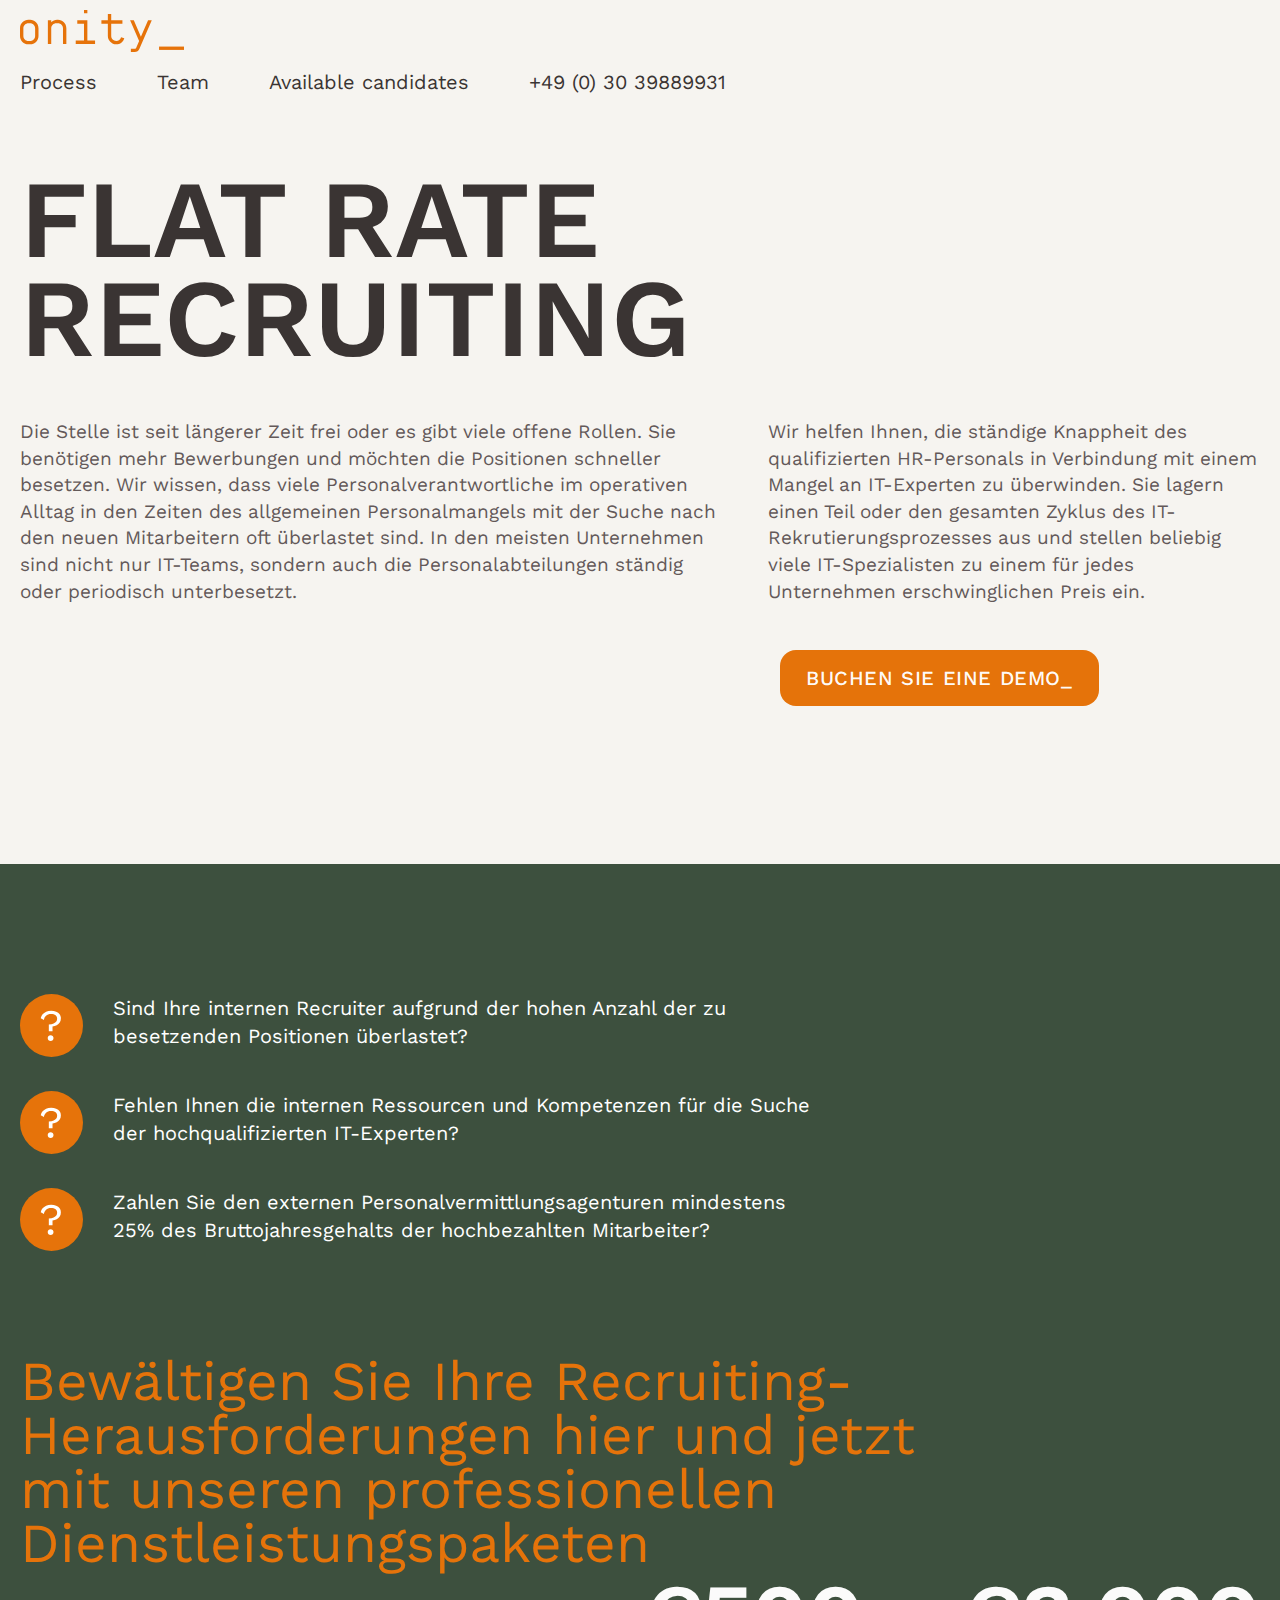
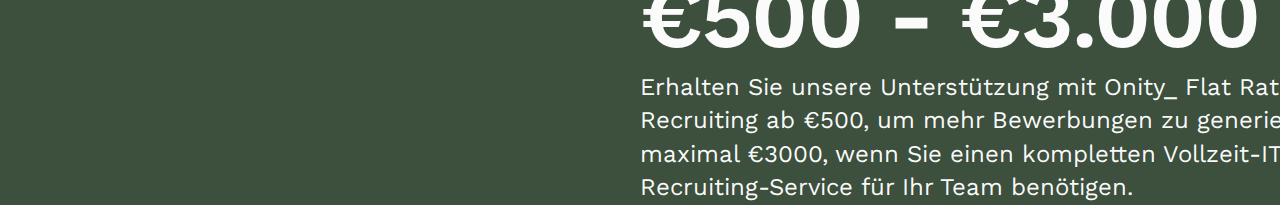
==== index.html @ 563d44bd "first and second section" ====
<!doctype html>
<html lang="en">
<head>
    <meta charset="UTF-8">
    <meta name="viewport"
          content="width=device-width, user-scalable=no, initial-scale=1.0, maximum-scale=1.0, minimum-scale=1.0">
    <meta http-equiv="X-UA-Compatible" content="ie=edge">
    <title>Onity</title>
    <link rel="stylesheet" href="styles.css">
    <link href="https://cdn.jsdelivr.net/npm/bootstrap@5.0.2/dist/css/bootstrap.min.css" rel="stylesheet"
          integrity="sha384-EVSTQN3/azprG1Anm3QDgpJLIm9Nao0Yz1ztcQTwFspd3yD65VohhpuuCOmLASjC" crossorigin="anonymous">
</head>
<body>
<div class="fs-bck-color">
    <div class="outer-container">
        <div class="header row">
            <div class="header__logo col-2">
                <div class="header__logo__image">
                    <img src="images/header/onity-logo.svg" alt="">
                </div>
            </div>

            <div class="header__navs col-7 offset-3">
                <div class="header__navs__item">Process</div>
                <div class="header__navs__item">Team</div>
                <div class="header__navs__item">Available candidates</div>
                <div class="header__navs__item">+49 (0) 30 39889931</div>
            </div>

        </div>
        <div class="first-section">
            <div class="first-section__title">FLAT RATE <br>
                RECRUITING
            </div>

            <div class="first-section__subtitles">
                <div class="first-section__subtitles__first">Die Stelle ist seit längerer Zeit frei oder es gibt viele
                    offene Rollen. Sie benötigen mehr Bewerbungen und möchten die Positionen schneller besetzen. Wir
                    wissen, dass viele Personalverantwortliche im operativen Alltag in den Zeiten des allgemeinen
                    Personalmangels mit der Suche nach den neuen Mitarbeitern oft überlastet sind. In den meisten
                    Unternehmen sind nicht nur IT-Teams, sondern auch die Personalabteilungen ständig oder periodisch
                    unterbesetzt.
                </div>
                <div class="first-section__subtitles__second">Wir helfen Ihnen, die ständige Knappheit des
                    qualifizierten HR-Personals in Verbindung mit einem Mangel an IT-Experten zu überwinden. Sie lagern
                    einen Teil oder den gesamten Zyklus des IT-Rekrutierungsprozesses aus und stellen beliebig viele
                    IT-Spezialisten zu einem für jedes Unternehmen erschwinglichen Preis ein.
                </div>
            </div>
            <button class="first-section__button">BUCHEN SIE EINE DEMO_</button>

        </div>

    </div>
</div>
<div class="ss-bck-color">
    <div class="outer-container">
        <div class="second-section">
            <div class="second-section__questions">
                <div class="second-section__questions-item">
                    <div class="second-section__questions-item__image">
                        <img src="images/main/question-logo.svg" alt="">
                    </div>
                    <div class="second-section__questions-item__text">Sind Ihre internen Recruiter aufgrund der hohen
                        Anzahl der zu besetzenden Positionen überlastet?
                    </div>
                </div>

                <div class="second-section__questions-item">
                    <div class="second-section__questions-item__image">
                        <img src="images/main/question-logo.svg" alt="">
                    </div>
                    <div class="second-section__questions-item__text">Fehlen Ihnen die internen Ressourcen und
                        Kompetenzen für die Suche der hochqualifizierten IT-Experten?
                    </div>
                </div>

                <div class="second-section__questions-item">
                    <div class="second-section__questions-item__image">
                        <img src="images/main/question-logo.svg" alt="">
                    </div>
                    <div class="second-section__questions-item__text">Zahlen Sie den externen
                        Personalvermittlungsagenturen mindestens 25% des Bruttojahresgehalts der hochbezahlten
                        Mitarbeiter?
                    </div>
                </div>
            </div>
            <div class="second-section__title">Bewältigen Sie Ihre Recruiting-Herausforderungen hier und jetzt mit
                unseren professionellen Dienstleistungspaketen
            </div>
            <div class="second-section__price">
                <div class="second-section__price-title">€500 - €3.000</div>
                <div class="second-section__price-text">Erhalten Sie unsere Unterstützung mit Onity_ Flat Rate
                    Recruiting ab €500, um mehr Bewerbungen zu generieren, bis maximal €3000, wenn Sie einen kompletten
                    Vollzeit-IT-Recruiting-Service für Ihr Team benötigen.
                </div>
            </div>

        </div>
    </div>
</div>
</body>
</html>
---- styles.css ----
@import url("https://fonts.googleapis.com/css2?family=Noto+Sans:ital,wght@0,400;0,500;0,600;0,700;0,800;0,900;1,400;1,500;1,600;1,700;1,800;1,900&family=Work+Sans:ital,wght@0,400;0,500;0,600;0,700;0,800;0,900;1,400;1,500;1,600;1,700;1,800;1,900&display=swap");
* {
    padding: 0;
    margin: 0;
    box-sizing: border-box;
}

:root {
    --onity_bg: #F6F4F0;
    --Header-white-mode: #3A3433;
}

.fs-bck-color {
    height: 864px;
    background: var(--onity_bg);
}

.ss-bck-color {
    background: var(--onity_green, #3D503E);
}

.outer-container {
    max-width: 1240px;
    margin: auto;
}

.image-auto {
    width: 100%;
    height: auto;
}

.header {
    height: 46px;
    margin-bottom: 124px;
}
.header__logo {
    padding-top: 10px;
}
.header__logo__image img {
    width: 164px;
    height: 42px;
}
.header__navs {
    padding-top: 14px;
    color: var(--Header-white-mode, #3A3433);
    font-variant-numeric: ordinal;
    font-family: "Work Sans";
    font-size: 20px;
    font-style: normal;
    font-weight: 400;
    line-height: normal;
    display: flex;
    gap: 60px;
}

.first-section__title {
    height: 206px;
    margin-bottom: 43px;
    color: var(--Header-white-mode);
    font-variant-numeric: ordinal;
    font-family: "Work Sans";
    font-size: 110px;
    font-style: normal;
    font-weight: 600;
    line-height: 90%;
    text-transform: uppercase;
}
.first-section__subtitles {
    display: flex;
    margin-bottom: 45px;
}
.first-section__subtitles__first {
    margin-right: 40px;
    color: var(--Text-white-mode, #635959);
    font-variant-numeric: ordinal;
    font-family: "Work Sans";
    font-size: 19px;
    font-style: normal;
    font-weight: 400;
    line-height: 140%;
}
.first-section__subtitles__second {
    color: var(--Text-white-mode, #635959);
    font-variant-numeric: ordinal;
    text-align: left;
    font-family: "Work Sans";
    font-size: 19px;
    font-style: normal;
    font-weight: 400;
    line-height: 140%;
}
.first-section__button {
    margin-left: 760px;
    outline: none;
    border: none;
    color: var(--Text-dark-mode, rgba(255, 255, 255, 0.98));
    font-variant-numeric: ordinal;
    font-family: "Work Sans";
    font-size: 20px;
    font-style: normal;
    font-weight: 500;
    line-height: normal;
    letter-spacing: 0.6px;
    text-transform: uppercase;
    display: inline-flex;
    padding: 16px 26px;
    justify-content: center;
    align-items: center;
    gap: 10px;
    border-radius: 16px;
    background: var(--onity_orange, #E5730A);
}

.second-section__questions {
    margin-bottom: 100px;
    padding-top: 130px;
}
.second-section__questions-item {
    display: flex;
    gap: 30px;
    margin-bottom: 30px;
}
.second-section__questions-item__text {
    width: 700px;
    color: #FFF;
    font-variant-numeric: ordinal;
    font-family: "Work Sans";
    font-size: 20px;
    font-style: normal;
    font-weight: 400;
    line-height: 140%; /* 33.6px */
}
.second-section__title {
    width: 1000px;
    color: var(--onity_orange, #E5730A);
    font-variant-numeric: ordinal;
    font-family: "Work Sans";
    font-size: 55px;
    font-style: normal;
    font-weight: 400;
    line-height: 98%;
}
.second-section__price {
    margin-left: 620px;
    width: 760px;
}
.second-section__price-title {
    margin-bottom: 10px;
    color: var(--Text-dark-mode, rgba(255, 255, 255, 0.98));
    font-variant-numeric: ordinal;
    font-feature-settings: "dlig" on;
    font-family: "Work Sans";
    font-size: 90px;
    font-style: normal;
    font-weight: 600;
    line-height: 100%;
    letter-spacing: -1.8px;
    text-transform: uppercase;
}
.second-section__price-text {
    color: var(--Text-dark-mode, rgba(255, 255, 255, 0.98));
    font-variant-numeric: ordinal;
    font-family: "Work Sans";
    font-size: 24px;
    font-style: normal;
    font-weight: 400;
    line-height: 140%;
}

/*# sourceMappingURL=styles.css.map */
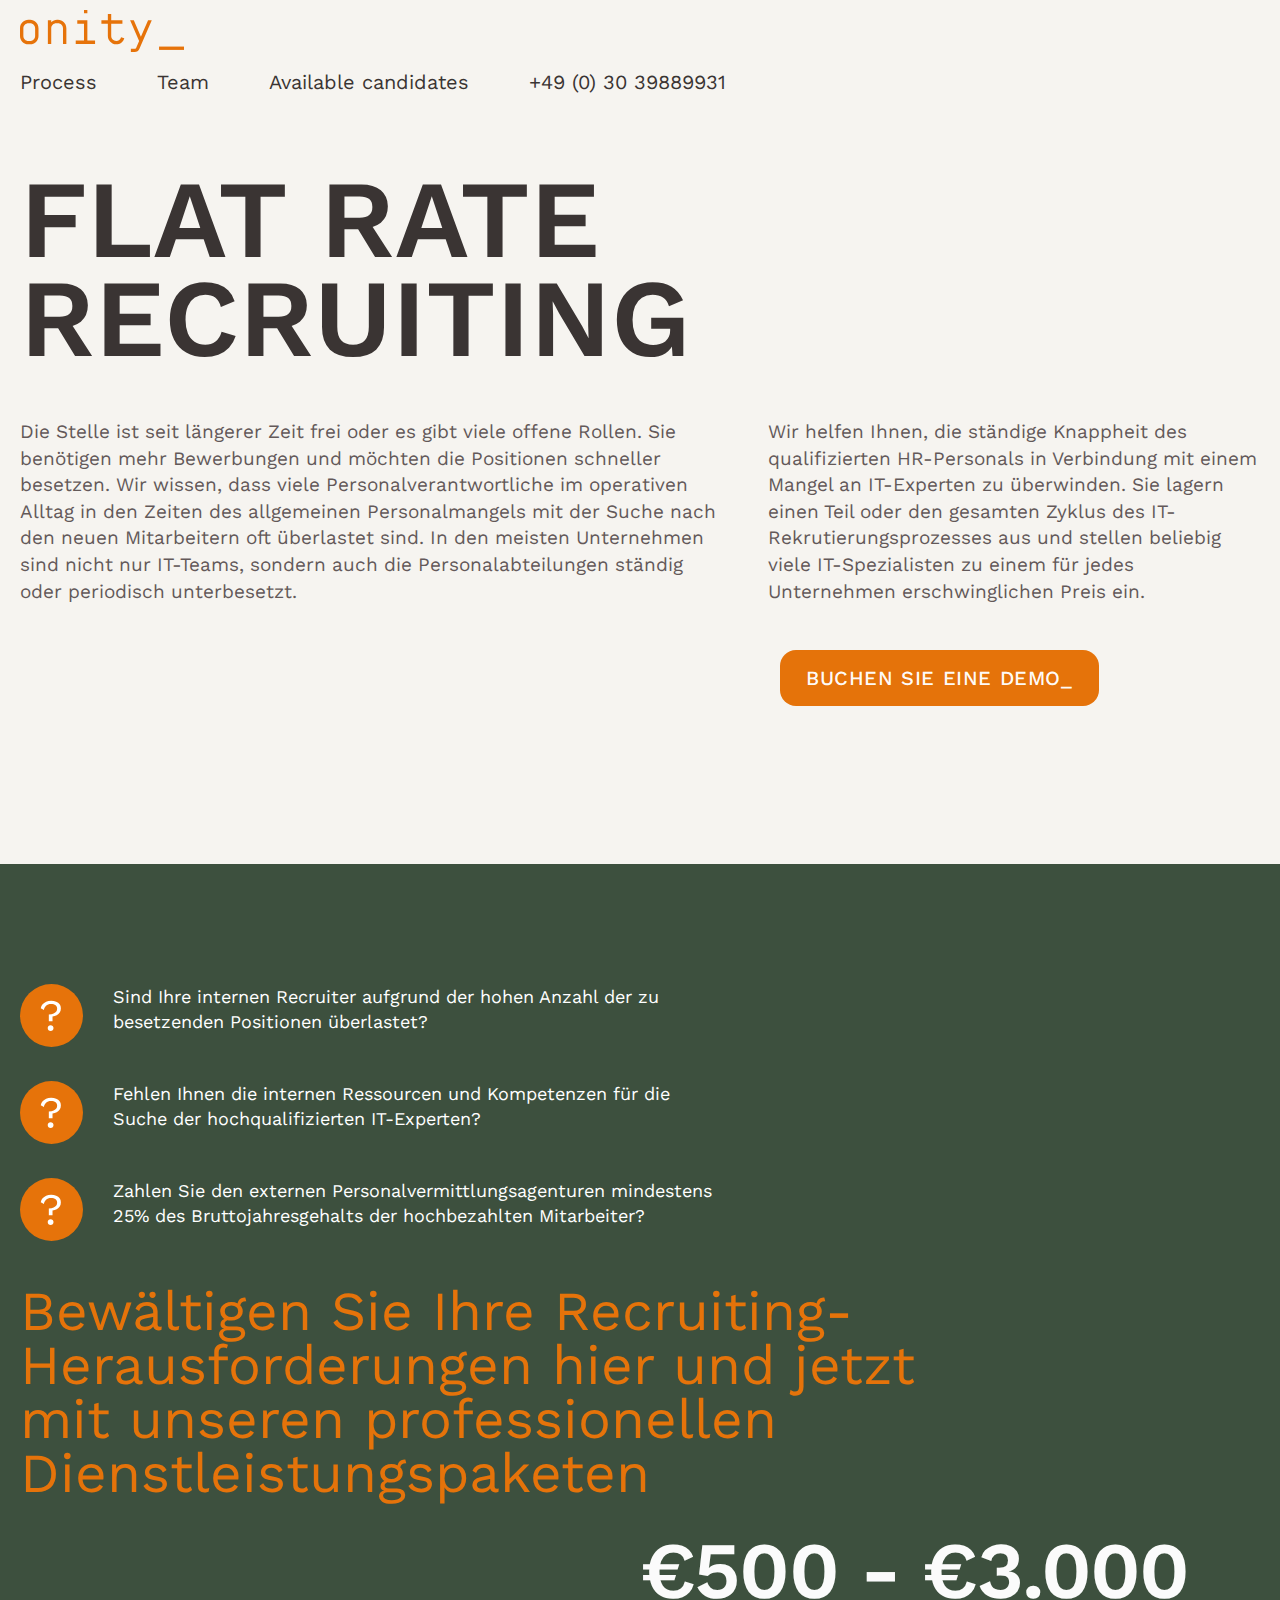
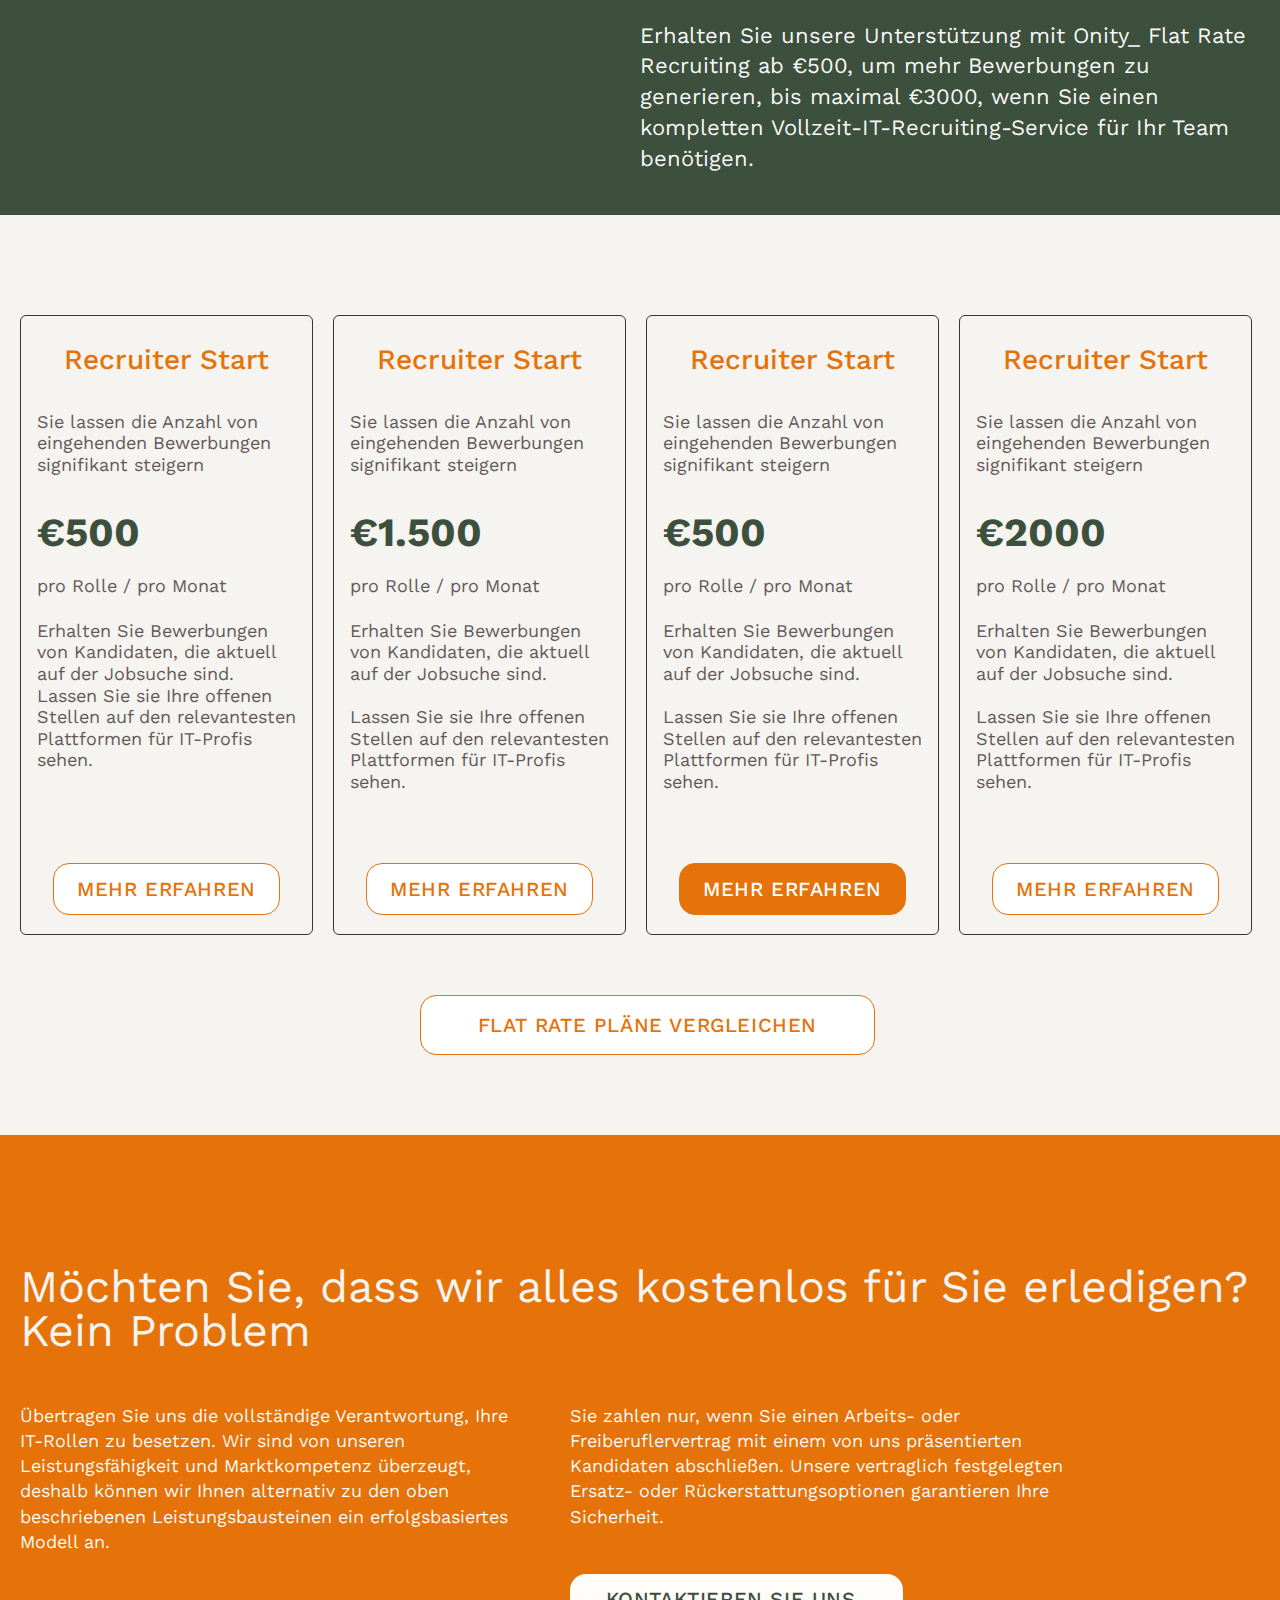
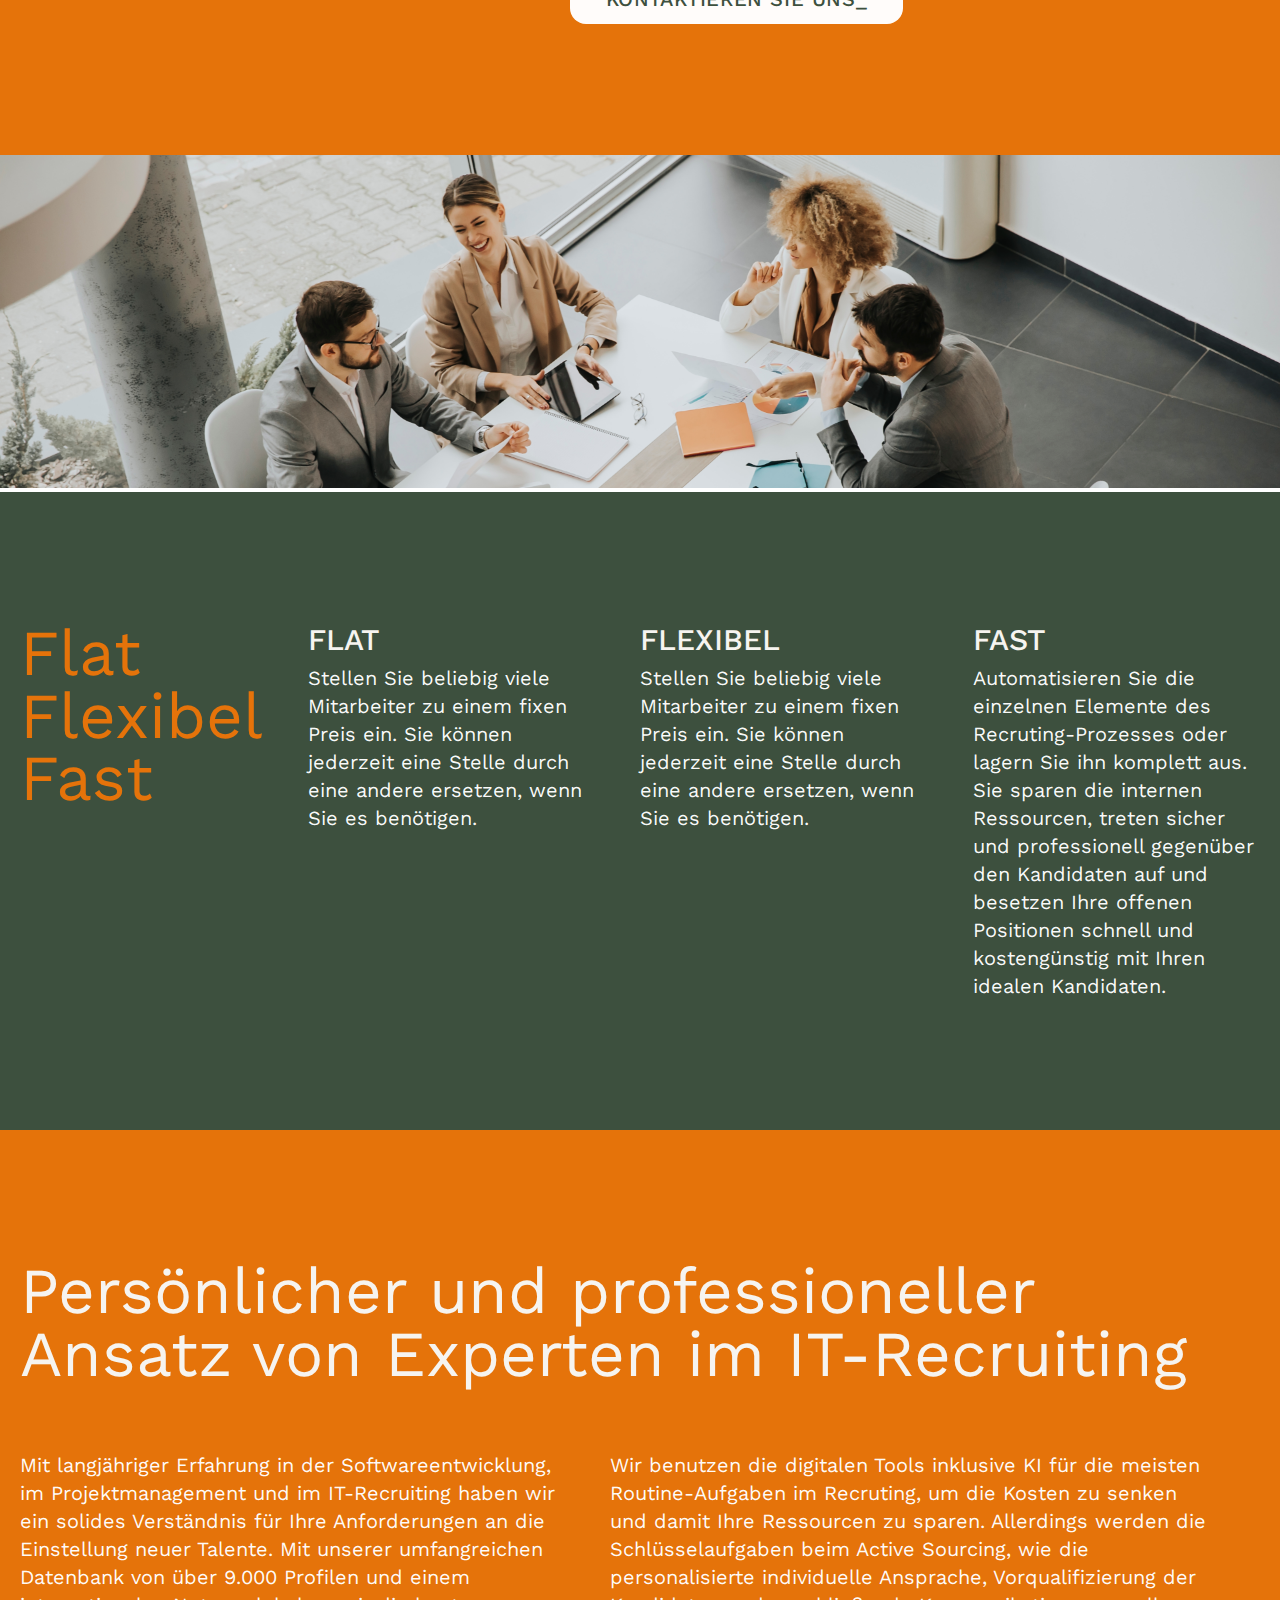
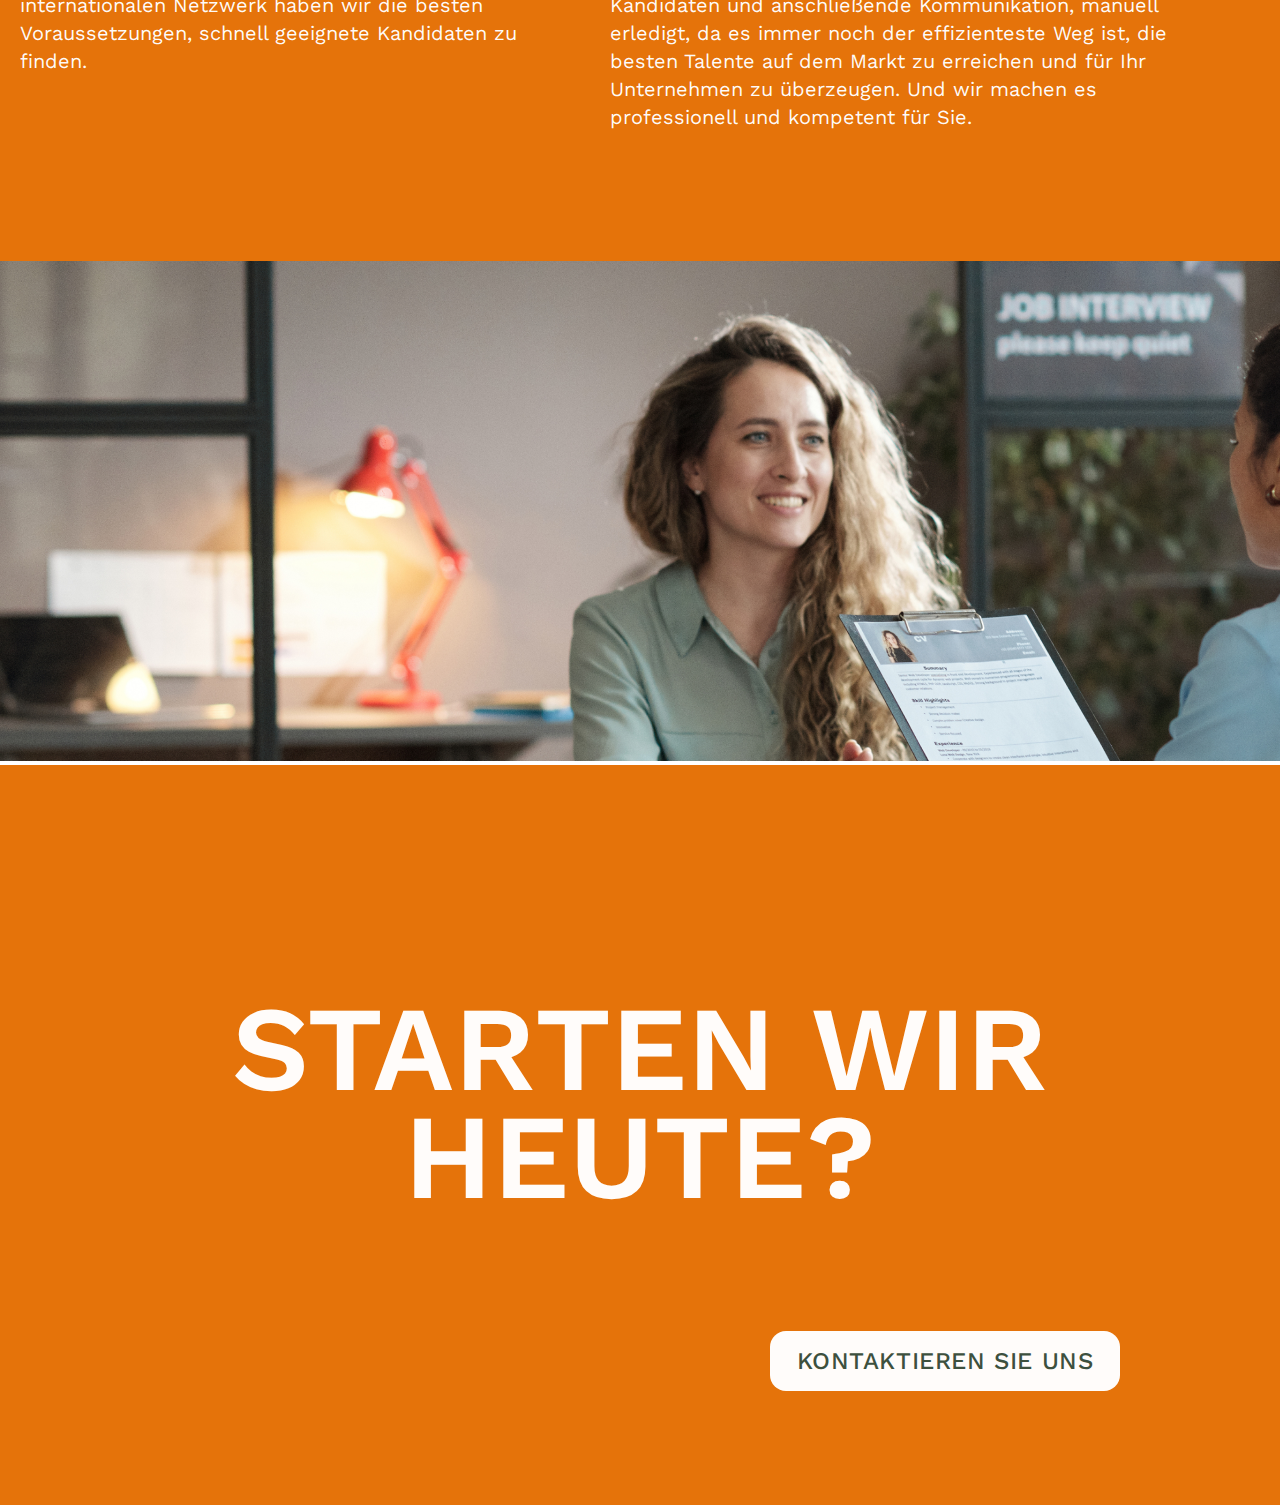
==== commit d0b53c3a: "all" ====
--- a/index.html
+++ b/index.html
@@ -1,12 +1,12 @@
 <!doctype html>
 <html lang="en">
 <head>
+    <link rel="stylesheet" href="styles/styles.css">
     <meta charset="UTF-8">
     <meta name="viewport"
           content="width=device-width, user-scalable=no, initial-scale=1.0, maximum-scale=1.0, minimum-scale=1.0">
     <meta http-equiv="X-UA-Compatible" content="ie=edge">
     <title>Onity</title>
-    <link rel="stylesheet" href="styles.css">
     <link href="https://cdn.jsdelivr.net/npm/bootstrap@5.0.2/dist/css/bootstrap.min.css" rel="stylesheet"
           integrity="sha384-EVSTQN3/azprG1Anm3QDgpJLIm9Nao0Yz1ztcQTwFspd3yD65VohhpuuCOmLASjC" crossorigin="anonymous">
 </head>
@@ -53,6 +53,7 @@
 
     </div>
 </div>
+
 <div class="ss-bck-color">
     <div class="outer-container">
         <div class="second-section">
@@ -99,5 +100,172 @@
         </div>
     </div>
 </div>
+
+<div class="cards-bck-color">
+    <div class="outer-container">
+        <div class="cards-section">
+            <div class="cards-section__cards">
+                <div class="cards-section__cards-item">
+                    <div class="cards-section__cards-item__title">Recruiter Start</div>
+                    <div class="cards-section__cards-item__subtitle">Sie lassen die Anzahl von eingehenden Bewerbungen
+                        signifikant steigern
+                    </div>
+                    <div class="cards-section__cards-item__price">€500</div>
+                    <div class="cards-section__cards-item__price__about">pro Rolle / pro Monat</div>
+                    <div class="cards-section__cards-item__info">Erhalten Sie Bewerbungen von Kandidaten, die aktuell
+                        auf der Jobsuche sind.
+                        <br>
+                        Lassen Sie sie Ihre offenen Stellen auf den relevantesten Plattformen für IT-Profis sehen.
+                    </div>
+                    <div class="cards-section__cards-item__button">MEHR ERFAHREN</div>
+                </div>
+                <div class="cards-section__cards-item">
+                    <div class="cards-section__cards-item__title">Recruiter Start</div>
+                    <div class="cards-section__cards-item__subtitle">Sie lassen die Anzahl von eingehenden Bewerbungen
+                        signifikant steigern
+                    </div>
+                    <div class="cards-section__cards-item__price">€1.500</div>
+                    <div class="cards-section__cards-item__price__about">pro Rolle / pro Monat</div>
+                    <div class="cards-section__cards-item__info">Erhalten Sie Bewerbungen von Kandidaten, die aktuell
+                        auf der Jobsuche sind.
+                        <br>
+                        <br>
+                        Lassen Sie sie Ihre offenen Stellen auf den relevantesten Plattformen für IT-Profis sehen.
+                    </div>
+                    <div class="cards-section__cards-item__button">MEHR ERFAHREN</div>
+                </div>
+                <div class="cards-section__cards-item">
+                    <div class="cards-section__cards-item__title">Recruiter Start</div>
+                    <div class="cards-section__cards-item__subtitle">Sie lassen die Anzahl von eingehenden Bewerbungen
+                        signifikant steigern
+                    </div>
+                    <div class="cards-section__cards-item__price">€500</div>
+                    <div class="cards-section__cards-item__price__about">pro Rolle / pro Monat</div>
+                    <div class="cards-section__cards-item__info">Erhalten Sie Bewerbungen von Kandidaten, die aktuell
+                        auf der Jobsuche sind.
+                        <br>
+                        <br>
+                        Lassen Sie sie Ihre offenen Stellen auf den relevantesten Plattformen für IT-Profis sehen.
+                    </div>
+                    <div class="cards-section__cards-item__button cards-section__cards-item__button__active">MEHR
+                        ERFAHREN
+                    </div>
+                </div>
+                <div class="cards-section__cards-item">
+                    <div class="cards-section__cards-item__title">Recruiter Start</div>
+                    <div class="cards-section__cards-item__subtitle">Sie lassen die Anzahl von eingehenden Bewerbungen
+                        signifikant steigern
+                    </div>
+                    <div class="cards-section__cards-item__price">€2000</div>
+                    <div class="cards-section__cards-item__price__about">pro Rolle / pro Monat</div>
+                    <div class="cards-section__cards-item__info">Erhalten Sie Bewerbungen von Kandidaten, die aktuell
+                        auf der Jobsuche sind.
+                        <br>
+                        <br>
+                        Lassen Sie sie Ihre offenen Stellen auf den relevantesten Plattformen für IT-Profis sehen.
+                    </div>
+                    <div class="cards-section__cards-item__button">MEHR ERFAHREN</div>
+                </div>
+            </div>
+            <div class="cards-section__button">Flat Rate Pläne vergleichen</div>
+        </div>
+    </div>
+</div>
+
+<div class="free-bck-color">
+    <div class="outer-container">
+        <div class="free-section ">
+            <div class="free-section__title">Möchten Sie, dass wir alles kostenlos für Sie erledigen?
+                <br>
+                Kein Problem
+            </div>
+            <div class="free-section__pars">
+                <div class="free-section__pars-item">Übertragen Sie uns die vollständige Verantwortung, Ihre IT-Rollen
+                    zu besetzen. Wir sind von unseren Leistungsfähigkeit und Marktkompetenz überzeugt, deshalb können
+                    wir Ihnen alternativ zu den oben beschriebenen Leistungsbausteinen ein erfolgsbasiertes Modell an.
+                </div>
+                <div class="free-section__pars-item">Sie zahlen nur, wenn Sie einen Arbeits- oder Freiberuflervertrag
+                    mit einem von uns präsentierten Kandidaten abschließen. Unsere vertraglich festgelegten Ersatz- oder
+                    Rückerstattungsoptionen garantieren Ihre Sicherheit.
+                </div>
+            </div>
+            <div class="free-section__button">KONTAKTIEREN SIE UNS_</div>
+        </div>
+    </div>
+</div>
+
+<img class="image-auto" src="images/main/free-image.png" alt="">
+
+<div class="fx-bck-color">
+    <div class="outer-container">
+
+        <div class="flex-section">
+
+
+            <div class="flex-section__blocks">
+                <div class="flex-section__blocks-title">
+                    Flat <br>
+                    Flexibel <br>
+                    Fast
+                </div>
+                <div class="flex-section__blocks-item">
+                    <div class="flex-section__blocks-item__title">Flat</div>
+                    <div class="flex-section__blocks-item__text">Stellen Sie beliebig viele Mitarbeiter zu einem fixen
+                        Preis ein. Sie können jederzeit eine Stelle durch eine andere ersetzen, wenn Sie es benötigen.
+                    </div>
+                </div>
+                <div class="flex-section__blocks-item">
+                    <div class="flex-section__blocks-item__title">Flexibel</div>
+                    <div class="flex-section__blocks-item__text">Stellen Sie beliebig viele Mitarbeiter zu einem fixen
+                        Preis ein. Sie können jederzeit eine Stelle durch eine andere ersetzen, wenn Sie es benötigen.
+                    </div>
+                </div>
+                <div class="flex-section__blocks-item">
+                    <div class="flex-section__blocks-item__title">FAST</div>
+                    <div class="flex-section__blocks-item__text"> Automatisieren Sie die einzelnen Elemente des
+                        Recruting-Prozesses oder lagern Sie ihn komplett aus. Sie sparen die internen Ressourcen, treten
+                        sicher und professionell gegenüber den Kandidaten auf und besetzen Ihre offenen Positionen
+                        schnell und kostengünstig mit Ihren idealen Kandidaten.
+                    </div>
+                </div>
+            </div>
+
+        </div>
+
+    </div>
+</div>
+
+<div class="ap-bck-color">
+    <div class="outer-container">
+        <div class="approach-section">
+            <div class="approach-section__title">Persönlicher und professioneller  +Ansatz von Experten im IT-Recruiting</div>
+            <div class="approach-section__pars">
+                <div class="approach-section__pars-item approach-section__pars__first-item">Mit langjähriger Erfahrung in der Softwareentwicklung, im Projektmanagement und im IT-Recruiting haben wir ein solides Verständnis für Ihre Anforderungen an die Einstellung neuer Talente. Mit unserer umfangreichen Datenbank von über 9.000 Profilen und einem internationalen Netzwerk haben wir die besten Voraussetzungen, schnell geeignete Kandidaten zu finden.</div>
+                <div class="approach-section__pars-item approach-section__pars__second-item">Wir benutzen die digitalen Tools inklusive KI für die meisten Routine-Aufgaben im Recruting, um die Kosten zu senken und damit Ihre Ressourcen zu sparen. Allerdings werden die Schlüsselaufgaben beim Active Sourcing, wie die personalisierte individuelle Ansprache, Vorqualifizierung der Kandidaten und anschließende Kommunikation, manuell erledigt, da es immer noch der effizienteste Weg ist, die besten Talente auf dem Markt zu erreichen und für Ihr Unternehmen zu überzeugen. Und wir machen es professionell und kompetent für Sie.</div>
+            </div>
+        </div>
+    </div>
+</div>
+
+<img src="images/main/second-image.png" alt="">
+
+<div class="ap-bck-color">
+    <div class="start-section">
+        <div class="start-section__title">Starten wir heute?</div>
+
+        <div class="start-section__button">KONTAKTIEREN SIE UNS</div>
+
+    </div>
+</div>
+
+<div class="ft-bck-color">
+    <div class="outer-container">
+            <div class="footer">
+
+            </div>
+    </div>
+</div>
+
 </body>
 </html>--- a/styles/styles.css
+++ b/styles/styles.css
@@ -0,0 +1,478 @@
+@import url("https://fonts.googleapis.com/css2?family=Noto+Sans:ital,wght@0,400;0,500;0,600;0,700;0,800;0,900;1,400;1,500;1,600;1,700;1,800;1,900&family=Work+Sans:ital,wght@0,400;0,500;0,600;0,700;0,800;0,900;1,400;1,500;1,600;1,700;1,800;1,900&display=swap");
+* {
+  padding: 0;
+  margin: 0;
+  box-sizing: border-box;
+}
+
+:root {
+  --onity_bg: #F6F4F0;
+  --Header-white-mode: #3A3433;
+}
+
+.fs-bck-color {
+  height: 864px;
+  background: var(--onity_bg);
+}
+
+.ss-bck-color {
+  background: var(--onity_green, #3D503E);
+}
+
+.fx-bck-color {
+  background: var(--onity_green, #3D503E);
+}
+
+.cards-bck-color {
+  background: var(--onity_bg, #F6F4F0);
+}
+
+.free-bck-color {
+  background: var(--onity_orange, #E5730A);
+}
+
+.ap-bck-color {
+  background: #E5730A;
+}
+
+.ft-bck-color {
+  background: var(--onity_green, #3D503E);
+}
+
+.outer-container {
+  max-width: 1240px;
+  margin: auto;
+}
+
+.image-auto {
+  width: 100%;
+  height: auto;
+}
+
+.header {
+  height: 46px;
+  margin-bottom: 124px;
+}
+.header__logo {
+  padding-top: 10px;
+}
+.header__logo__image img {
+  width: 164px;
+  height: 42px;
+}
+.header__navs {
+  padding-top: 14px;
+  color: var(--Header-white-mode, #3A3433);
+  font-variant-numeric: ordinal;
+  font-family: "Work Sans";
+  font-size: 20px;
+  font-style: normal;
+  font-weight: 400;
+  line-height: normal;
+  display: flex;
+  gap: 60px;
+}
+
+.first-section__title {
+  height: 206px;
+  margin-bottom: 43px;
+  color: var(--Header-white-mode);
+  font-variant-numeric: ordinal;
+  font-family: "Work Sans";
+  font-size: 110px;
+  font-style: normal;
+  font-weight: 600;
+  line-height: 90%;
+  text-transform: uppercase;
+}
+.first-section__subtitles {
+  display: flex;
+  margin-bottom: 45px;
+}
+.first-section__subtitles__first {
+  margin-right: 40px;
+  color: var(--Text-white-mode, #635959);
+  font-variant-numeric: ordinal;
+  font-family: "Work Sans";
+  font-size: 19px;
+  font-style: normal;
+  font-weight: 400;
+  line-height: 140%;
+}
+.first-section__subtitles__second {
+  color: var(--Text-white-mode, #635959);
+  font-variant-numeric: ordinal;
+  text-align: left;
+  font-family: "Work Sans";
+  font-size: 19px;
+  font-style: normal;
+  font-weight: 400;
+  line-height: 140%;
+}
+.first-section__button {
+  margin-left: 760px;
+  outline: none;
+  border: none;
+  color: var(--Text-dark-mode, rgba(255, 255, 255, 0.98));
+  font-variant-numeric: ordinal;
+  font-family: "Work Sans";
+  font-size: 20px;
+  font-style: normal;
+  font-weight: 500;
+  line-height: normal;
+  letter-spacing: 0.6px;
+  text-transform: uppercase;
+  display: inline-flex;
+  padding: 16px 26px;
+  justify-content: center;
+  align-items: center;
+  gap: 10px;
+  border-radius: 16px;
+  background: var(--onity_orange, #E5730A);
+}
+
+.second-section__questions {
+  padding-top: 120px;
+  margin-bottom: 40px;
+}
+.second-section__questions-item {
+  display: flex;
+  gap: 30px;
+  margin-bottom: 30px;
+}
+.second-section__questions-item__text {
+  width: 600px;
+  color: #FFF;
+  font-variant-numeric: ordinal;
+  font-family: "Work Sans";
+  font-size: 18px;
+  font-style: normal;
+  font-weight: 400;
+  line-height: 140%; /* 33.6px */
+}
+.second-section__title {
+  width: 1000px;
+  color: var(--onity_orange, #E5730A);
+  font-variant-numeric: ordinal;
+  font-family: "Work Sans";
+  font-size: 55px;
+  font-style: normal;
+  font-weight: 400;
+  line-height: 98%;
+  margin-bottom: 30px;
+}
+.second-section__price {
+  margin-left: 620px;
+  width: 620px;
+}
+.second-section__price-title {
+  margin-bottom: 10px;
+  color: var(--Text-dark-mode, rgba(255, 255, 255, 0.98));
+  font-variant-numeric: ordinal;
+  font-feature-settings: "dlig" on;
+  font-family: "Work Sans";
+  font-size: 80px;
+  font-style: normal;
+  font-weight: 600;
+  line-height: 100%;
+  letter-spacing: -1.8px;
+  text-transform: uppercase;
+}
+.second-section__price-text {
+  color: var(--Text-dark-mode, rgba(255, 255, 255, 0.98));
+  font-variant-numeric: ordinal;
+  font-family: "Work Sans";
+  font-size: 22px;
+  font-style: normal;
+  font-weight: 400;
+  line-height: 140%;
+  padding-bottom: 40px;
+}
+
+.cards-section {
+  height: 920px;
+}
+.cards-section__button {
+  width: 455px;
+  height: 60px;
+  display: flex;
+  padding: 16px 26px;
+  justify-content: center;
+  align-items: center;
+  gap: 10px;
+  margin-left: 400px;
+  color: #E5730A;
+  font-variant-numeric: ordinal;
+  font-family: "Work Sans";
+  font-size: 20px;
+  font-style: normal;
+  font-weight: 500;
+  line-height: normal;
+  letter-spacing: 0.6px;
+  text-transform: uppercase;
+  border-radius: 16px;
+  border: 1px solid var(--onity_orange, #E5730A);
+  background: #FFF;
+}
+.cards-section__cards {
+  display: flex;
+  gap: 20px;
+  padding-top: 100px;
+  padding-bottom: 60px;
+}
+.cards-section__cards-item {
+  display: flex;
+  width: 293px;
+  height: 620px;
+  padding: 30px 16px;
+  flex-direction: column;
+  align-items: center;
+  gap: 25px;
+  flex-shrink: 0;
+  border-radius: 6px;
+  border: 1px solid var(--onity_black, #3A3433);
+}
+.cards-section__cards-item__title {
+  color: var(--onity_orange, #E5730A);
+  font-variant-numeric: ordinal;
+  font-family: "Work Sans";
+  font-size: 28px;
+  font-style: normal;
+  font-weight: 500;
+  line-height: 98%; /* 31.36px */
+}
+.cards-section__cards-item__subtitle {
+  align-self: stretch;
+  display: flex;
+  height: 90px;
+  flex-direction: column;
+  justify-content: center;
+  flex-shrink: 0;
+  align-self: stretch;
+  color: var(--Text-white-mode, #635959);
+  font-variant-numeric: ordinal;
+  font-family: "Work Sans";
+  font-size: 18px;
+  font-style: normal;
+  font-weight: 400;
+  line-height: 120%; /* 26.4px */
+}
+.cards-section__cards-item__price {
+  align-self: stretch;
+  color: var(--onity_green, #3D503E);
+  font-variant-numeric: ordinal;
+  font-family: "Work Sans";
+  font-size: 40px;
+  font-style: normal;
+  font-weight: 700;
+  line-height: 98%; /* 47.04px */
+}
+.cards-section__cards-item__price__about {
+  align-self: stretch;
+  color: #635959;
+  font-variant-numeric: ordinal;
+  font-family: "Work Sans";
+  font-size: 18px;
+  font-style: normal;
+  font-weight: 400;
+  line-height: 98%; /* 23.52px */
+}
+.cards-section__cards-item__info {
+  height: 218px;
+  flex-shrink: 0;
+  align-self: stretch;
+  color: var(--Text-white-mode, #635959);
+  font-variant-numeric: ordinal;
+  font-family: "Work Sans";
+  font-size: 18px;
+  font-style: normal;
+  font-weight: 400;
+  line-height: 120%; /* 26.4px */
+}
+.cards-section__cards-item__button {
+  color: #E5730A;
+  font-variant-numeric: ordinal;
+  font-family: "Work Sans";
+  font-size: 20px;
+  font-style: normal;
+  font-weight: 500;
+  line-height: normal;
+  letter-spacing: 0.6px;
+  text-transform: uppercase;
+  display: flex;
+  padding: 13px 23px;
+  justify-content: center;
+  align-items: center;
+  gap: 10px;
+  border-radius: 16px;
+  border: 1px solid var(--onity_orange, #E5730A);
+  background: #FFF;
+}
+.cards-section__cards-item__button__active {
+  color: #Fff;
+  background: var(--onity_orange, #E5730A);
+}
+
+.free-section {
+  height: 620px;
+}
+.free-section__title {
+  padding-top: 130px;
+  color: var(--onity_bg, #F6F4F0);
+  font-variant-numeric: ordinal;
+  font-family: "Work Sans";
+  font-size: 45px;
+  font-style: normal;
+  font-weight: 400;
+  line-height: 98%; /* 62.72px */
+  margin-bottom: 50px;
+}
+.free-section__pars {
+  display: flex;
+  gap: 50px;
+  margin-bottom: 20px;
+}
+.free-section__pars-item {
+  width: 500px;
+  color: var(--Text-dark-mode, rgba(255, 255, 255, 0.98));
+  font-variant-numeric: ordinal;
+  font-family: "Work Sans";
+  font-size: 18px;
+  font-style: normal;
+  font-weight: 400;
+  line-height: 140%;
+}
+.free-section__button {
+  margin-left: 550px;
+  margin-bottom: 100px;
+  width: 333px;
+  height: 50px;
+  display: flex;
+  padding: 16px 26px;
+  justify-content: center;
+  align-items: center;
+  gap: 10px;
+  border-radius: 16px;
+  background: var(--Text-dark-mode, rgba(255, 255, 255, 0.98));
+  color: var(--onity_green, #3D503E);
+  font-variant-numeric: ordinal;
+  font-family: "Work Sans";
+  font-size: 20px;
+  font-style: normal;
+  font-weight: 500;
+  line-height: normal;
+  letter-spacing: 0.6px;
+  text-transform: uppercase;
+}
+
+.flex-section__blocks {
+  padding-top: 130px;
+  padding-bottom: 130px;
+  display: flex;
+  gap: 45px;
+}
+.flex-section__blocks-title {
+  color: var(--onity_orange, #E5730A);
+  font-variant-numeric: ordinal;
+  font-family: "Work Sans";
+  font-size: 64px;
+  font-style: normal;
+  font-weight: 400;
+  line-height: 98%;
+}
+.flex-section__blocks-item {
+  width: 355px;
+}
+.flex-section__blocks-item__title {
+  margin-bottom: 7px;
+  color: var(--onity_bg, #F6F4F0);
+  font-variant-numeric: ordinal;
+  font-feature-settings: "dlig" on;
+  font-family: "Work Sans";
+  font-size: 30px;
+  font-style: normal;
+  font-weight: 500;
+  line-height: normal;
+  text-transform: uppercase;
+}
+.flex-section__blocks-item__text {
+  color: var(--Text-dark-mode, rgba(255, 255, 255, 0.98));
+  font-variant-numeric: ordinal;
+  font-family: "Work Sans";
+  font-size: 20px;
+  font-style: normal;
+  font-weight: 400;
+  line-height: 140%;
+}
+
+.approach-section__title {
+  padding-top: 130px;
+  margin-bottom: 66px;
+  color: var(--onity_bg, #F6F4F0);
+  font-variant-numeric: ordinal;
+  font-family: "Work Sans";
+  font-size: 64px;
+  font-style: normal;
+  font-weight: 400;
+  line-height: 98%;
+}
+.approach-section__pars {
+  display: flex;
+  gap: 50px;
+  padding-bottom: 130px;
+}
+.approach-section__pars__first-item {
+  width: 540px;
+}
+.approach-section__pars__second-item {
+  width: 600px;
+}
+.approach-section__pars-item {
+  color: var(--Text-dark-mode, rgba(255, 255, 255, 0.98));
+  font-variant-numeric: ordinal;
+  font-family: "Work Sans";
+  font-size: 20px;
+  font-style: normal;
+  font-weight: 400;
+  line-height: 140%; /* 33.6px */
+}
+
+.start-section {
+  height: 740px;
+}
+.start-section__title {
+  margin-bottom: 120px;
+  padding-top: 230px;
+  color: var(--Text-dark-mode, rgba(255, 255, 255, 0.98));
+  text-align: center;
+  font-variant-numeric: ordinal;
+  font-family: "Work Sans";
+  font-size: 120px;
+  font-style: normal;
+  font-weight: 600;
+  line-height: 90%;
+  text-transform: uppercase;
+}
+.start-section__button {
+  width: 350px;
+  height: 60px;
+  margin-left: 770px;
+  display: flex;
+  padding: 16px 26px;
+  justify-content: center;
+  align-items: center;
+  gap: 10px;
+  border-radius: 16px;
+  background: var(--Text-dark-mode, rgba(255, 255, 255, 0.98));
+  color: var(--onity_green, #3D503E);
+  font-variant-numeric: ordinal;
+  font-family: "Work Sans";
+  font-size: 24px;
+  font-style: normal;
+  font-weight: 500;
+  line-height: normal;
+  letter-spacing: 0.6px;
+  text-transform: uppercase;
+}
+
+/*# sourceMappingURL=styles.css.map */
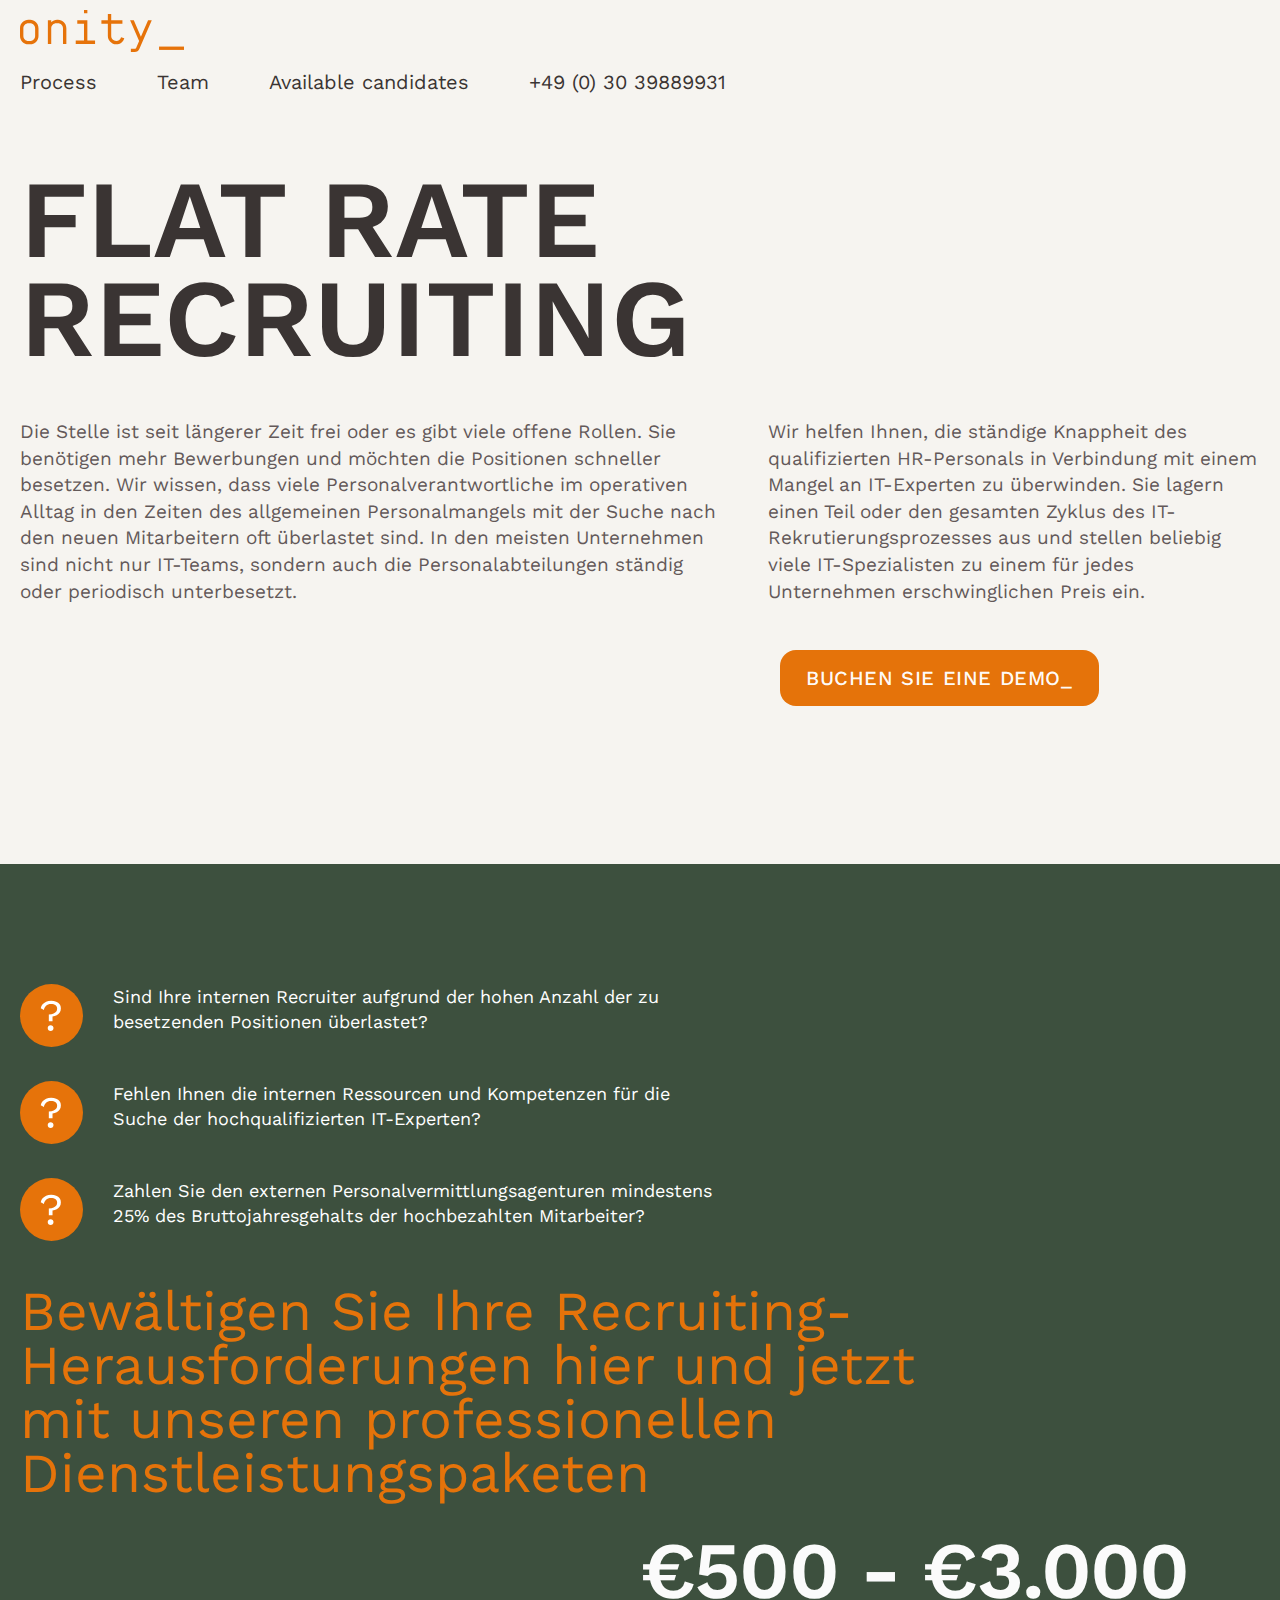
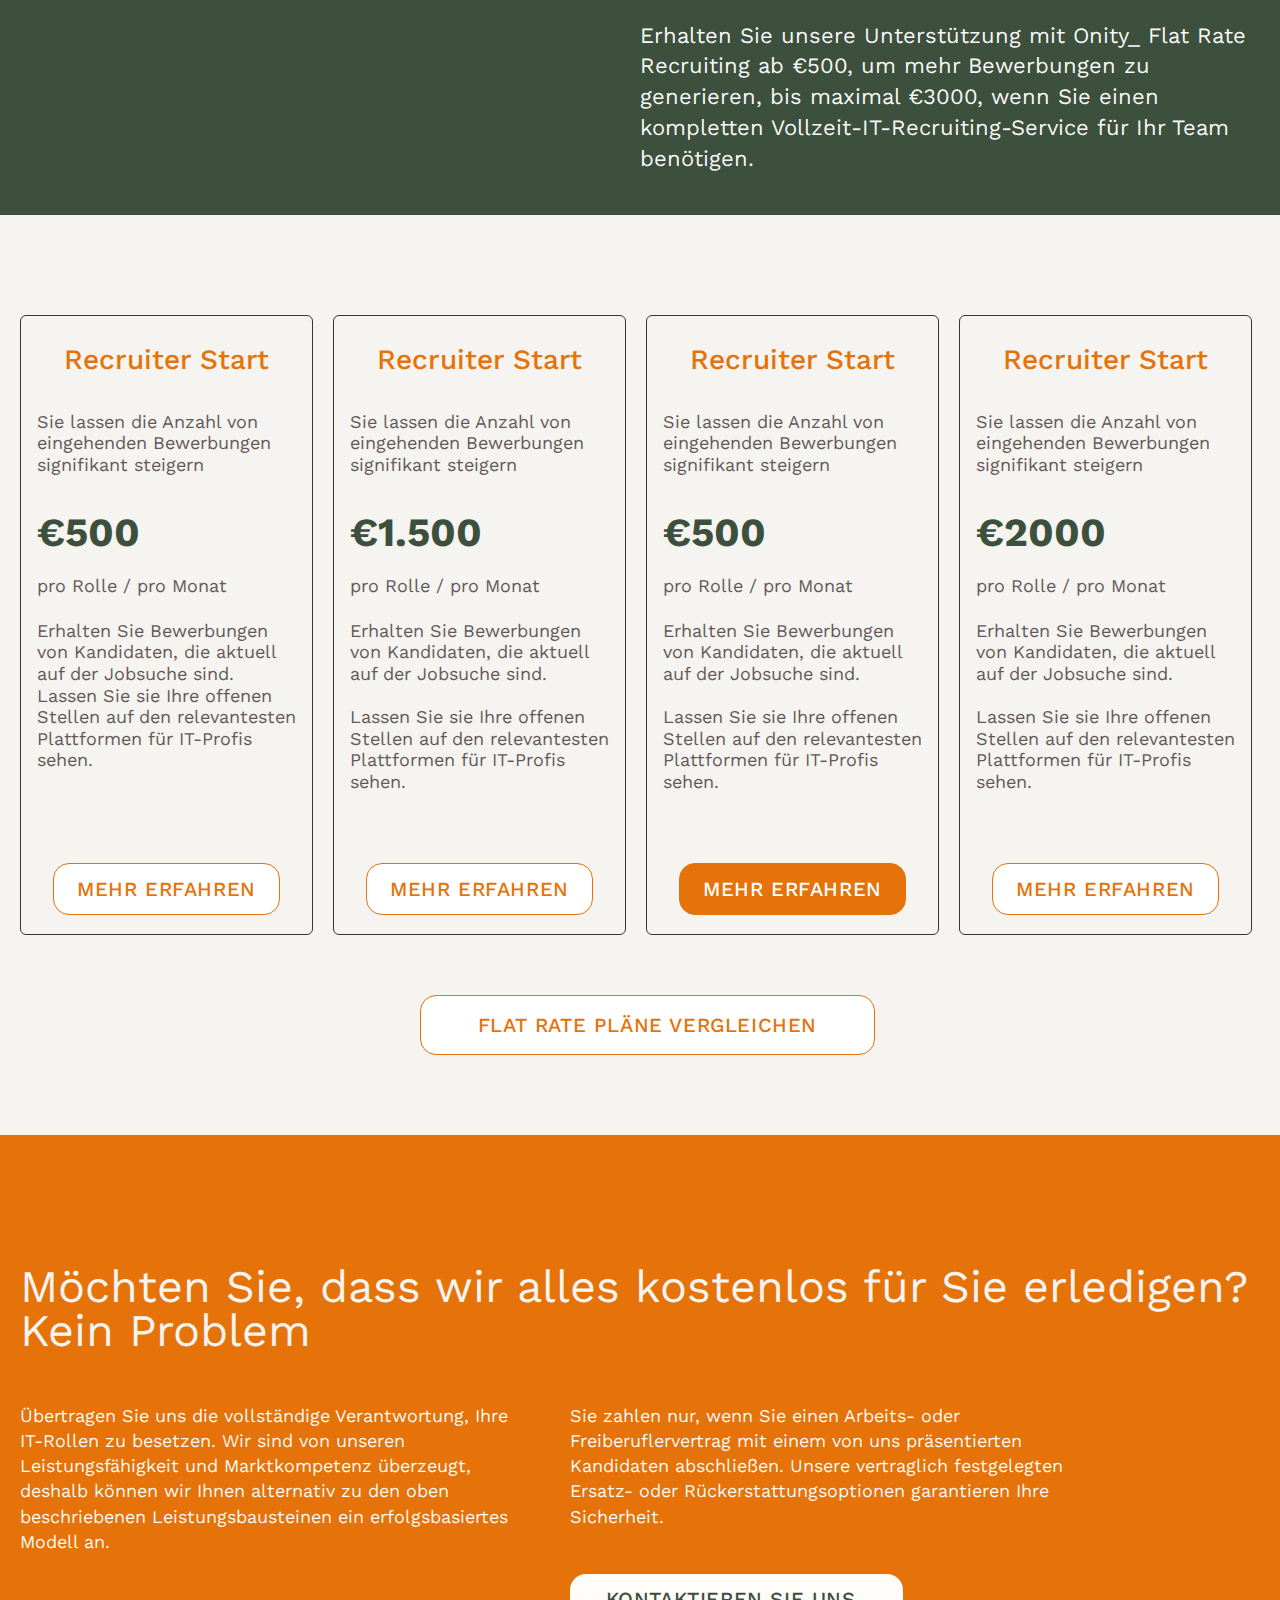
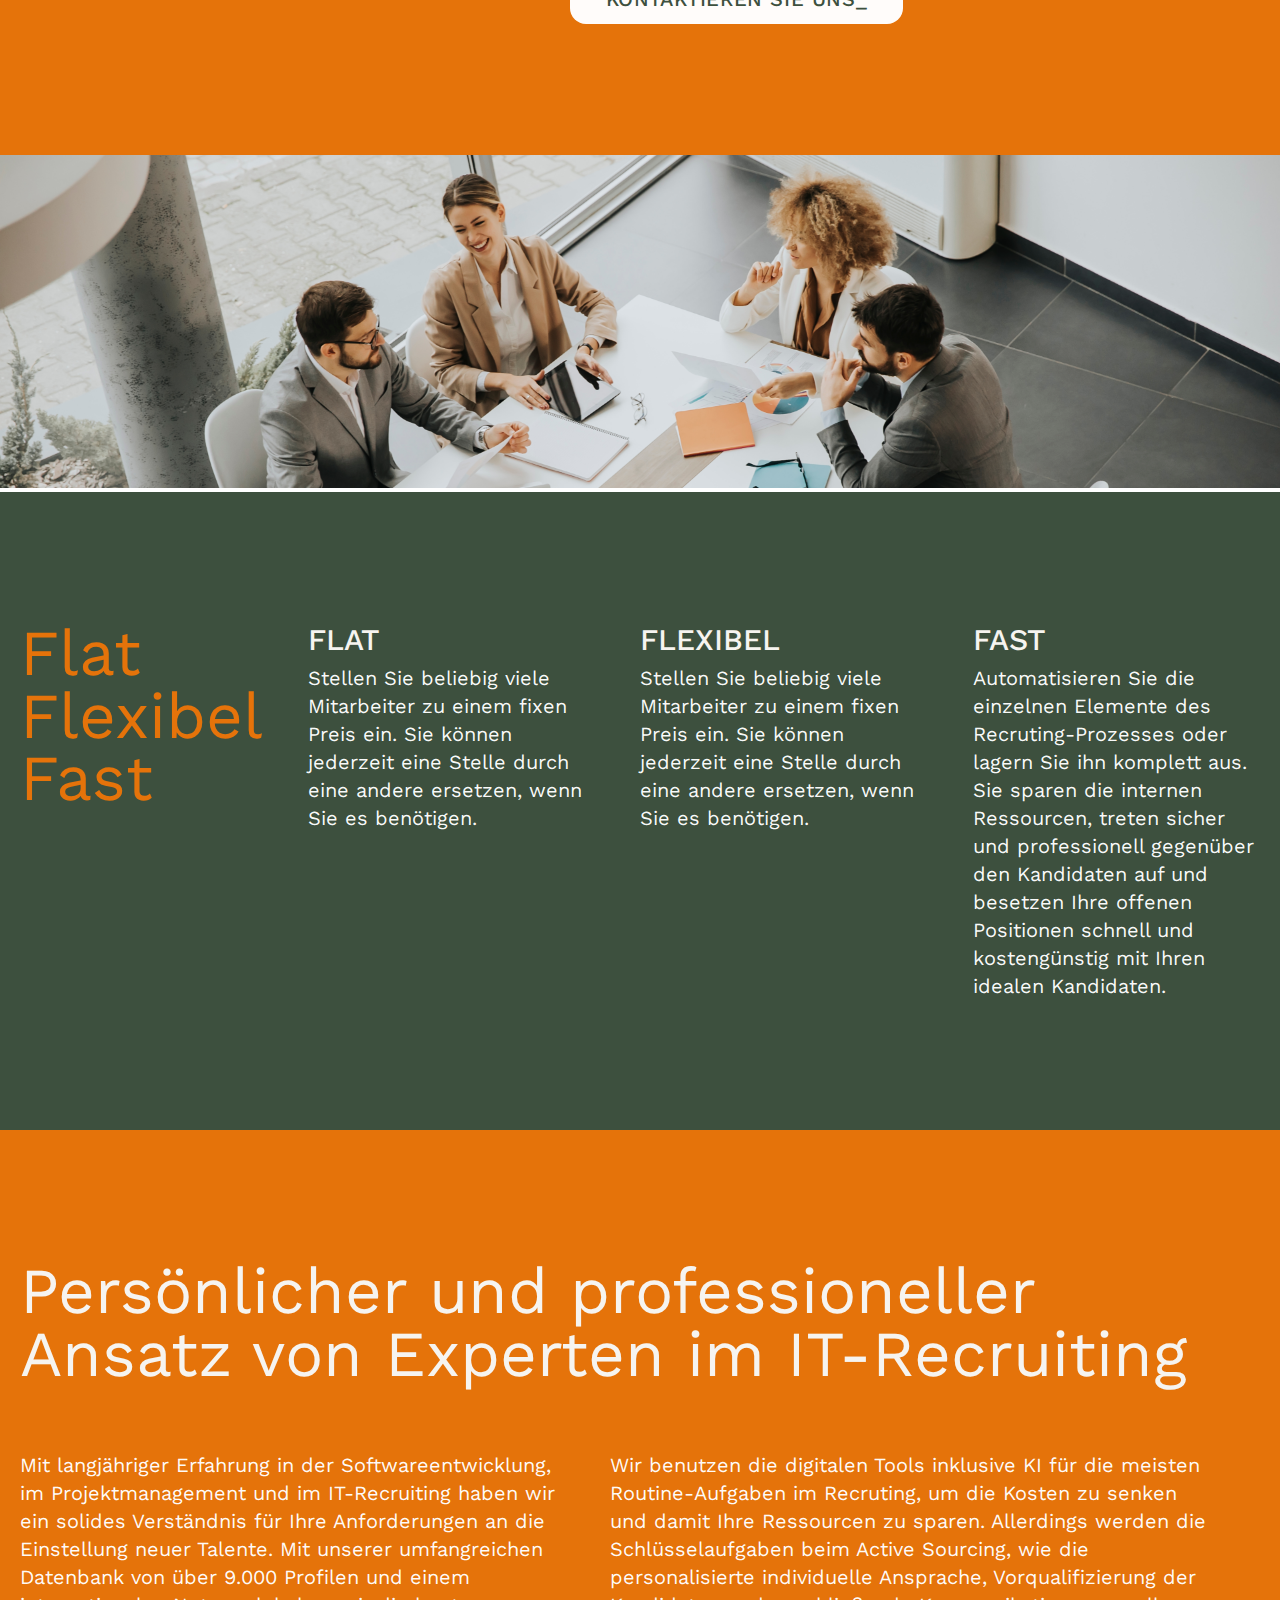
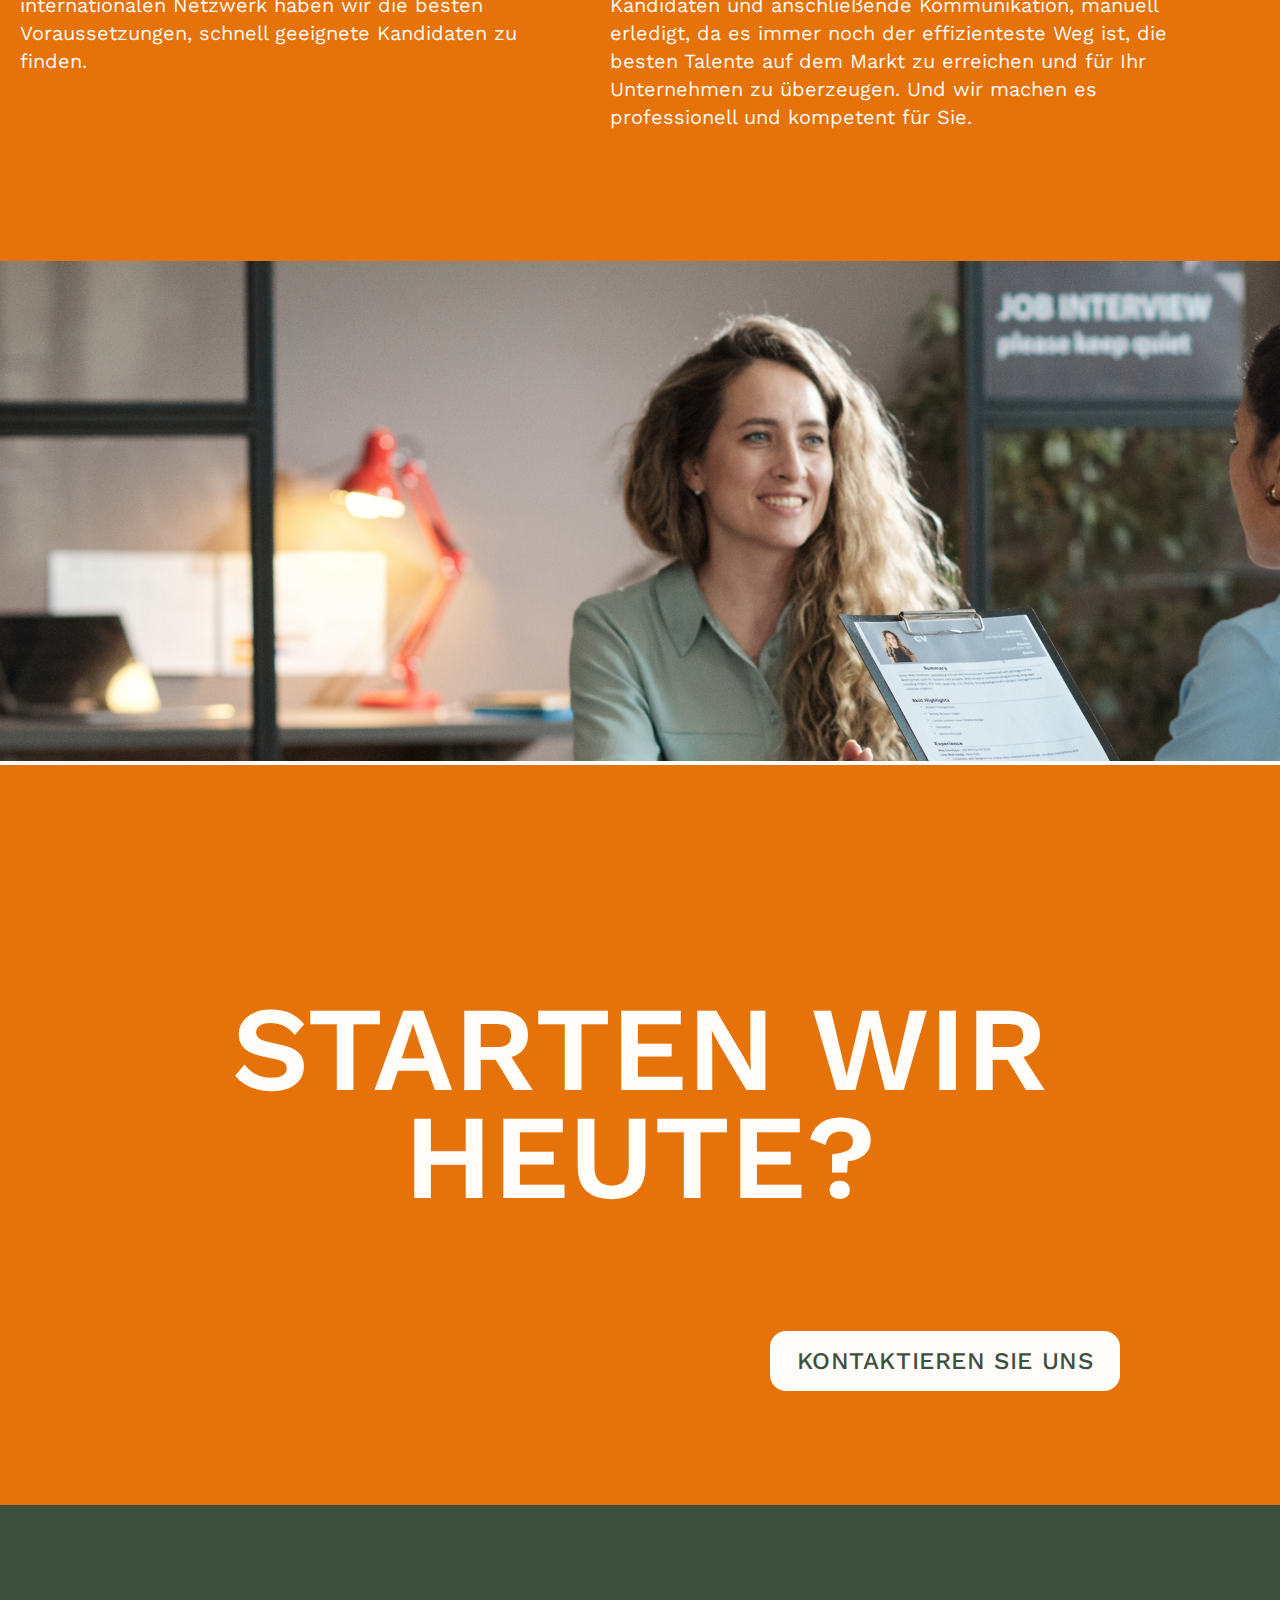
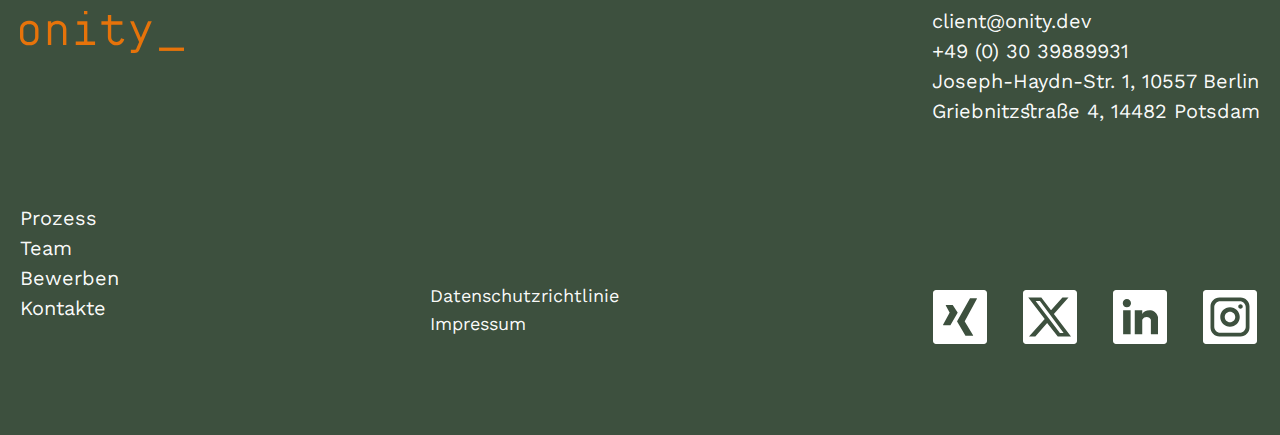
==== commit f7ab9bd8: "end" ====
--- a/index.html
+++ b/index.html
@@ -172,6 +172,9 @@
     </div>
 </div>
 
+
+
+
 <div class="free-bck-color">
     <div class="outer-container">
         <div class="free-section ">
@@ -238,11 +241,23 @@
 <div class="ap-bck-color">
     <div class="outer-container">
         <div class="approach-section">
-            <div class="approach-section__title">Persönlicher und professioneller  -Ansatz von Experten im IT-Recruiting</div>
+            <div class="approach-section__title">Persönlicher und professioneller Ansatz von Experten im IT-Recruiting
+            </div>
             <div class="approach-section__pars">
-                <div class="approach-section__pars-item approach-section__pars__first-item">Mit langjähriger Erfahrung in der Softwareentwicklung, im Projektmanagement und im IT-Recruiting haben wir ein solides Verständnis für Ihre Anforderungen an die Einstellung neuer Talente. Mit unserer umfangreichen Datenbank von über 9.000 Profilen und einem internationalen Netzwerk haben wir die besten Voraussetzungen, schnell geeignete Kandidaten zu finden.</div>
-                <div class="approach-section__pars-item approach-section__pars__second-item">Wir benutzen die digitalen Tools inklusive KI für die meisten Routine-Aufgaben im Recruting, um die Kosten zu senken und damit Ihre Ressourcen zu sparen. Allerdings werden die Schlüsselaufgaben beim Active Sourcing, wie die personalisierte individuelle Ansprache, Vorqualifizierung der Kandidaten und anschließende Kommunikation, manuell erledigt, da es immer noch der effizienteste Weg ist, die besten Talente auf dem Markt zu erreichen und für Ihr Unternehmen zu überzeugen. Und wir machen es professionell und kompetent für Sie.</div>
+                <div class="approach-section__pars-item approach-section__pars__first-item">Mit langjähriger Erfahrung
+                    in der Softwareentwicklung, im Projektmanagement und im IT-Recruiting haben wir ein solides
+                    Verständnis für Ihre Anforderungen an die Einstellung neuer Talente. Mit unserer umfangreichen
+                    Datenbank von über 9.000 Profilen und einem internationalen Netzwerk haben wir die besten
+                    Voraussetzungen, schnell geeignete Kandidaten zu finden.
+                </div>
+                <div class="approach-section__pars-item approach-section__pars__second-item">Wir benutzen die digitalen
+                    Tools inklusive KI für die meisten Routine-Aufgaben im Recruting, um die Kosten zu senken und damit
+                    Ihre Ressourcen zu sparen. Allerdings werden die Schlüsselaufgaben beim Active Sourcing, wie die
+                    personalisierte individuelle Ansprache, Vorqualifizierung der Kandidaten und anschließende
+                    Kommunikation, manuell erledigt, da es immer noch der effizienteste Weg ist, die besten Talente auf
+                    dem Markt zu erreichen und für Ihr Unternehmen zu überzeugen. Und wir machen es professionell und
+                    kompetent für Sie.
+                </div>
             </div>
         </div>
     </div>
@@ -261,9 +276,47 @@
 
 <div class="ft-bck-color">
     <div class="outer-container">
-            <div class="footer">
-
-            </div>
+        <div class="footer">
+            <div class="footer__contacts">
+            <div class="footer__contacts__logo">
+                <img src="images/header/onity-logo.svg" alt="">
+            </div>
+            <div class="footer__contacts__info">
+                <div class="footer__contacts__info-item">client@onity.dev</div>
+                <div class="footer__contacts__info-item">+49 (0) 30 39889931</div>
+                <div class="footer__contacts__info-item">Joseph-Haydn-Str. 1, 10557 Berlin</div>
+                <div class="footer__contacts__info-item">Griebnitzstraße 4, 14482 Potsdam</div>
+            </div>
+            </div>
+
+            <div class="footer__process">
+                <div class="footer__process__items">
+                    <div class="footer__process__items-item">Prozess</div>
+                    <div class="footer__process__items-item">Team</div>
+                    <div class="footer__process__items-item">Bewerben</div>
+                    <div class="footer__process__items-item">Kontakte</div>
+                </div>
+                <div class="footer__process__politic">
+                    <div class="footer__process__politic-item">Datenschutzrichtlinie</div>
+                    <div class="footer__process__politic-item">Impressum</div>
+                </div>
+                <div class="footer__process__icons">
+                    <div>                        <img src="images/footer/xing.svg" alt="">
+
+                    </div>
+                    <div>
+                        <img src="images/footer/twitterХ.svg" alt="">
+                    </div>
+                    <div>
+                        <img src="images/footer/linkedin.svg" alt="">
+                    </div>
+                    <div>
+                        <img src="images/footer/instagram.svg" alt="">
+                    </div>
+                </div>
+            </div>
+
+        </div>
     </div>
 </div>
 
--- a/styles/styles.css
+++ b/styles/styles.css
@@ -148,7 +148,7 @@
   font-size: 18px;
   font-style: normal;
   font-weight: 400;
-  line-height: 140%; /* 33.6px */
+  line-height: 140%;
 }
 .second-section__title {
   width: 1000px;
@@ -239,7 +239,7 @@
   font-size: 28px;
   font-style: normal;
   font-weight: 500;
-  line-height: 98%; /* 31.36px */
+  line-height: 98%;
 }
 .cards-section__cards-item__subtitle {
   align-self: stretch;
@@ -255,7 +255,7 @@
   font-size: 18px;
   font-style: normal;
   font-weight: 400;
-  line-height: 120%; /* 26.4px */
+  line-height: 120%;
 }
 .cards-section__cards-item__price {
   align-self: stretch;
@@ -265,7 +265,7 @@
   font-size: 40px;
   font-style: normal;
   font-weight: 700;
-  line-height: 98%; /* 47.04px */
+  line-height: 98%;
 }
 .cards-section__cards-item__price__about {
   align-self: stretch;
@@ -275,7 +275,7 @@
   font-size: 18px;
   font-style: normal;
   font-weight: 400;
-  line-height: 98%; /* 23.52px */
+  line-height: 98%;
 }
 .cards-section__cards-item__info {
   height: 218px;
@@ -287,7 +287,7 @@
   font-size: 18px;
   font-style: normal;
   font-weight: 400;
-  line-height: 120%; /* 26.4px */
+  line-height: 120%;
 }
 .cards-section__cards-item__button {
   color: #E5730A;
@@ -324,7 +324,7 @@
   font-size: 45px;
   font-style: normal;
   font-weight: 400;
-  line-height: 98%; /* 62.72px */
+  line-height: 98%;
   margin-bottom: 50px;
 }
 .free-section__pars {
@@ -434,7 +434,7 @@
   font-size: 20px;
   font-style: normal;
   font-weight: 400;
-  line-height: 140%; /* 33.6px */
+  line-height: 140%;
 }
 
 .start-section {
@@ -475,4 +475,56 @@
   text-transform: uppercase;
 }
 
+.footer {
+  height: 530px;
+}
+.footer__contacts {
+  padding-top: 106px;
+  display: flex;
+  justify-content: space-between;
+}
+.footer__contacts__info-item {
+  margin-bottom: 10px;
+  color: var(--Text-dark-mode, rgba(255, 255, 255, 0.98));
+  font-feature-settings: "dlig" on;
+  font-family: "Work Sans";
+  font-size: 20px;
+  font-style: normal;
+  font-weight: 400;
+  line-height: 100%;
+}
+.footer__process {
+  padding-top: 77px;
+  display: flex;
+  justify-content: space-between;
+}
+.footer__process__items-item {
+  margin-bottom: 10px;
+  color: var(--Text-dark-mode, rgba(255, 255, 255, 0.98));
+  font-feature-settings: "dlig" on;
+  font-family: "Work Sans";
+  font-size: 20px;
+  font-style: normal;
+  font-weight: 400;
+  line-height: 100%;
+}
+.footer__process__politic {
+  padding-top: 79px;
+}
+.footer__process__politic-item {
+  margin-bottom: 10px;
+  color: var(--Text-dark-mode, rgba(255, 255, 255, 0.98));
+  font-feature-settings: "dlig" on;
+  font-family: "Work Sans";
+  font-size: 18px;
+  font-style: normal;
+  font-weight: 400;
+  line-height: 100%;
+}
+.footer__process__icons {
+  padding-top: 79px;
+  display: flex;
+  gap: 30px;
+}
+
 /*# sourceMappingURL=styles.css.map */
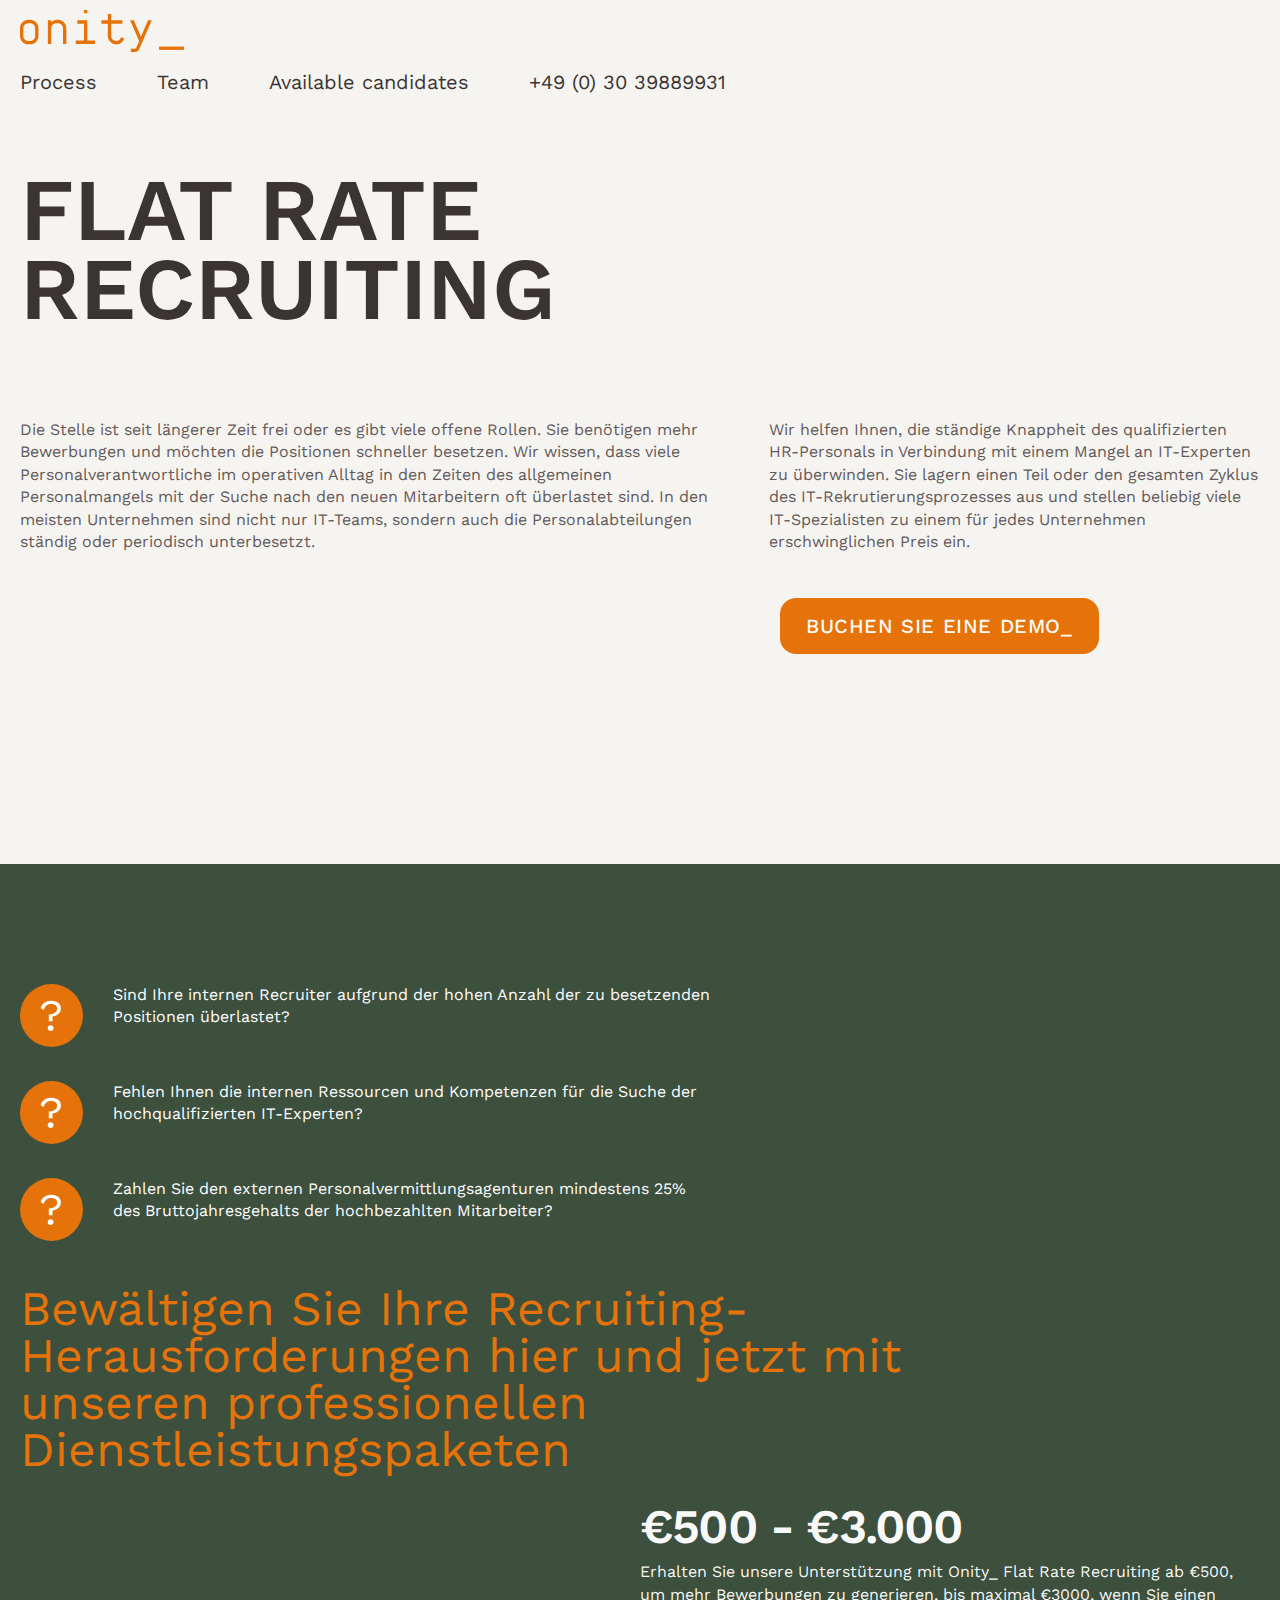
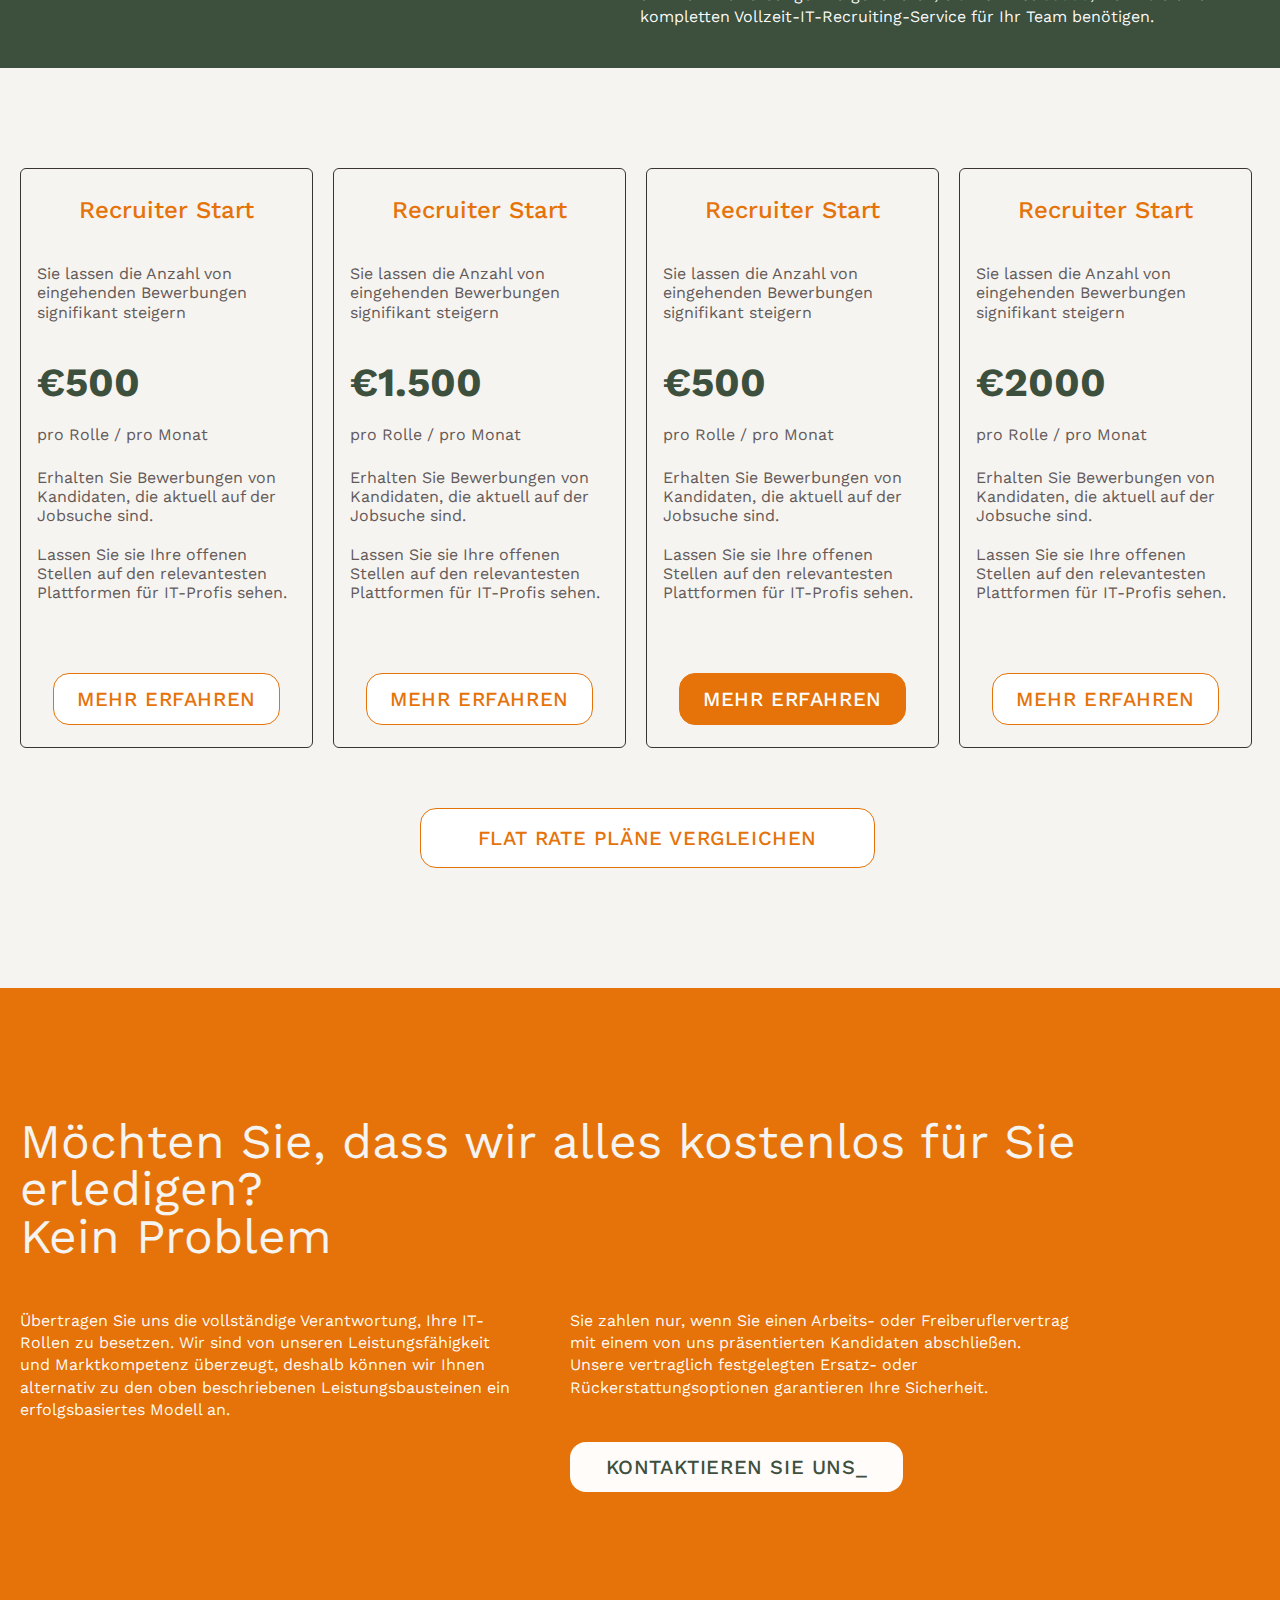
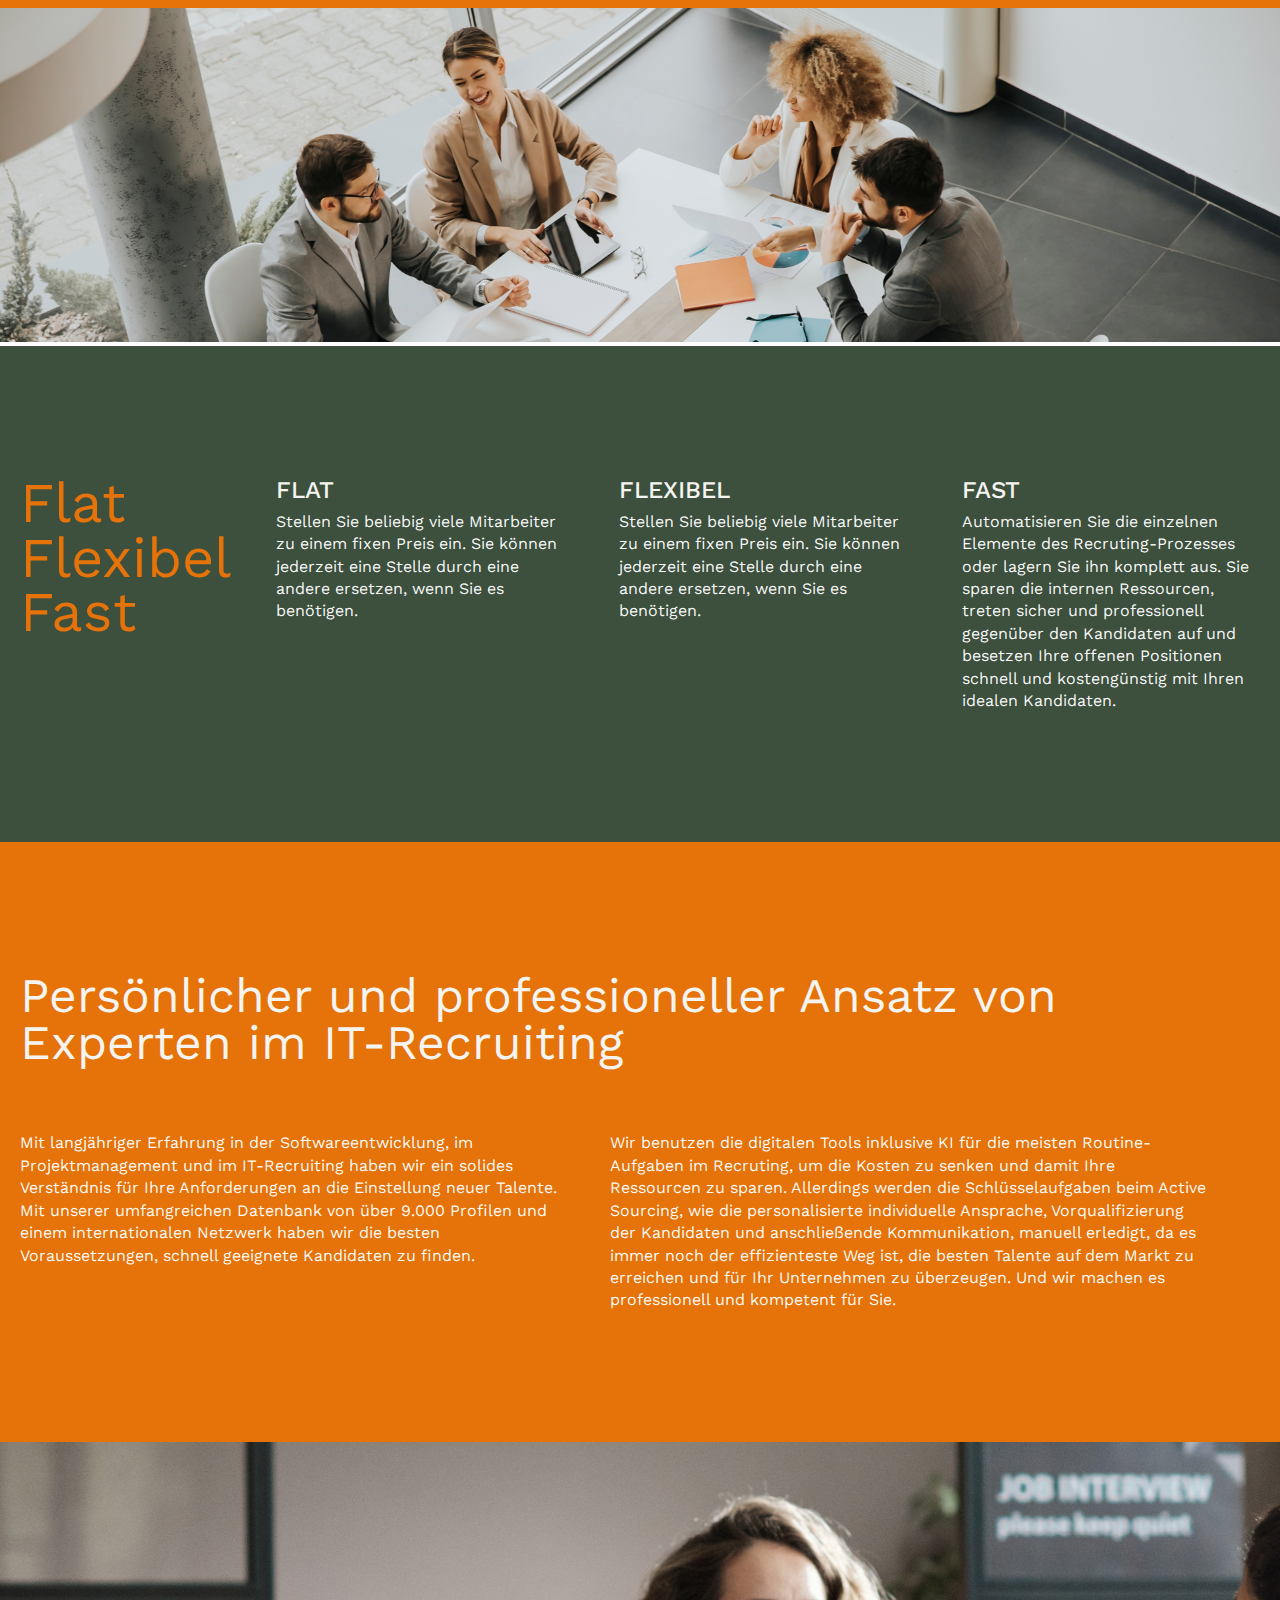
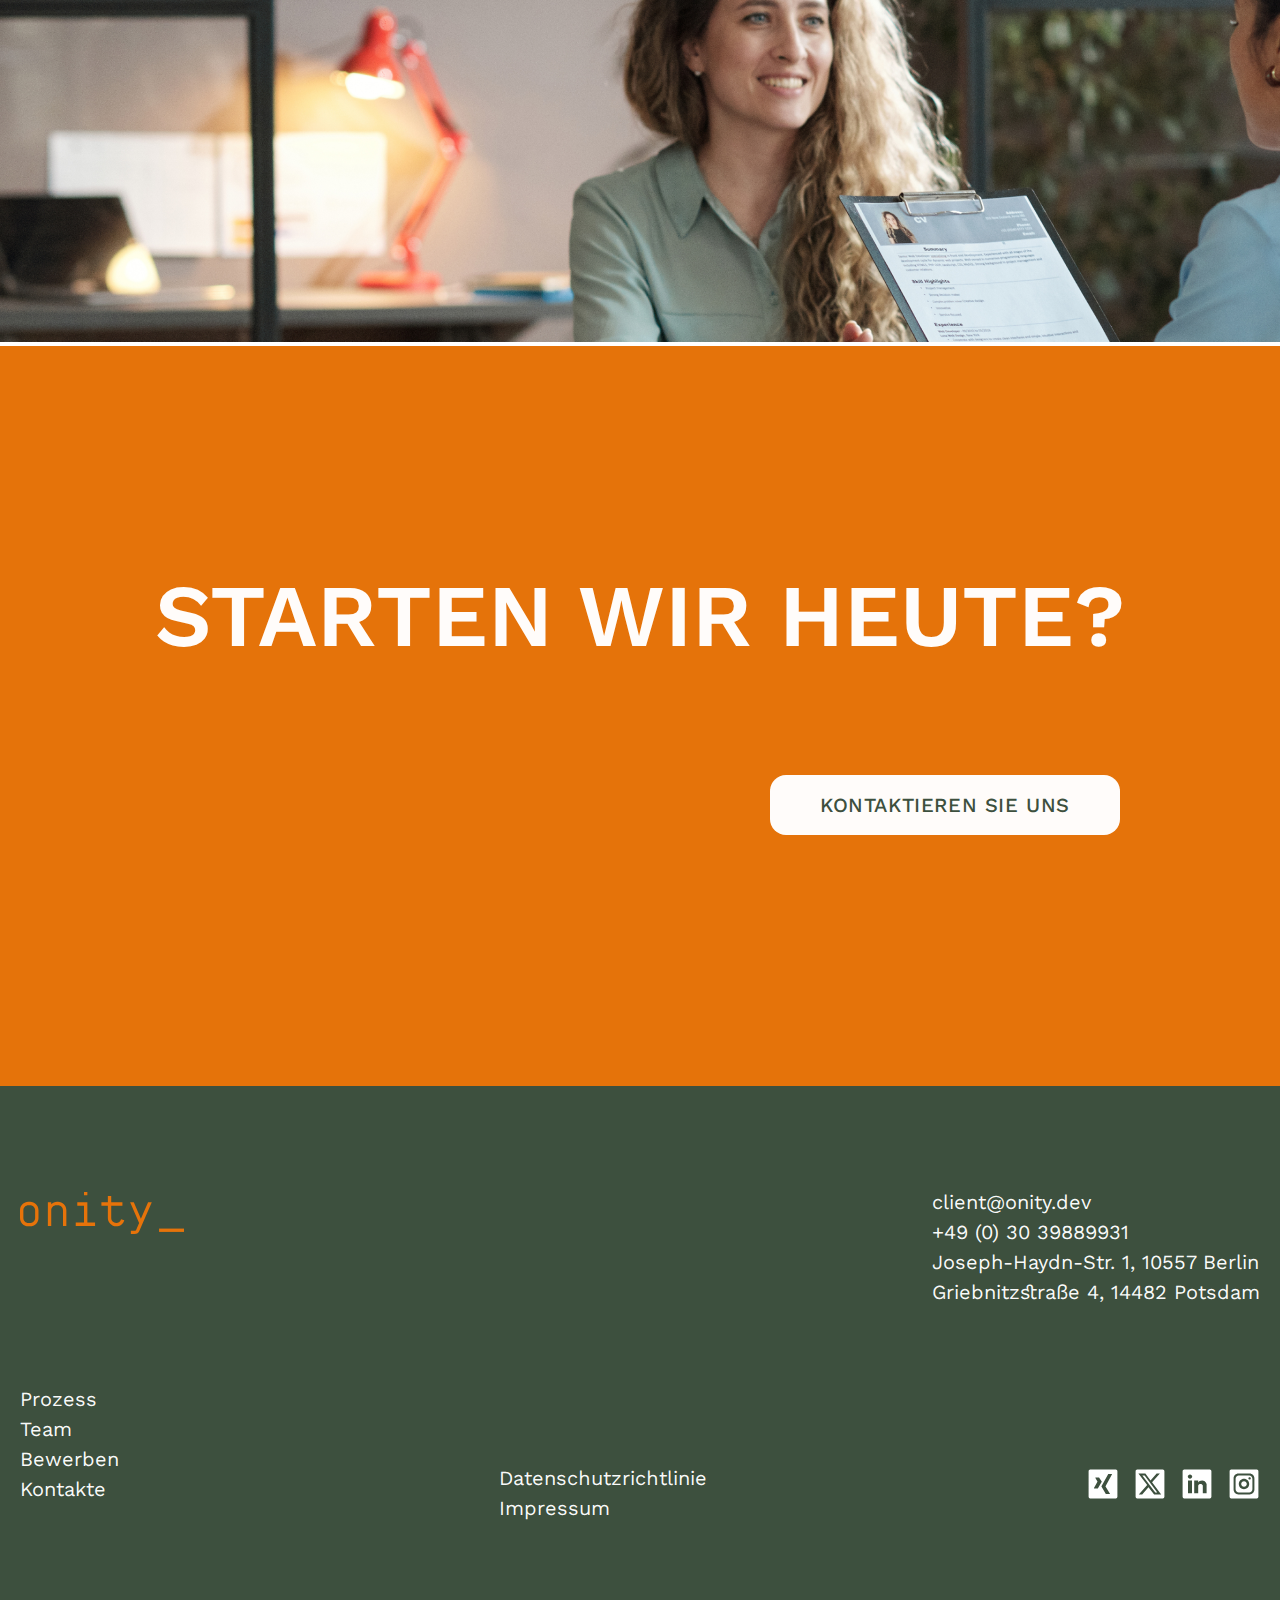
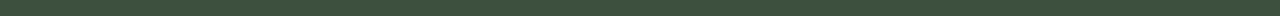
==== commit dc6b166f: "add mobile, fix fonts" ====
--- a/index.html
+++ b/index.html
@@ -11,314 +11,928 @@
           integrity="sha384-EVSTQN3/azprG1Anm3QDgpJLIm9Nao0Yz1ztcQTwFspd3yD65VohhpuuCOmLASjC" crossorigin="anonymous">
 </head>
 <body>
-<div class="fs-bck-color">
-    <div class="outer-container">
-        <div class="header row">
-            <div class="header__logo col-2">
-                <div class="header__logo__image">
-                    <img src="images/header/onity-logo.svg" alt="">
-                </div>
-            </div>
-
-            <div class="header__navs col-7 offset-3">
-                <div class="header__navs__item">Process</div>
-                <div class="header__navs__item">Team</div>
-                <div class="header__navs__item">Available candidates</div>
-                <div class="header__navs__item">+49 (0) 30 39889931</div>
-            </div>
-
-        </div>
-        <div class="first-section">
-            <div class="first-section__title">FLAT RATE <br>
-                RECRUITING
-            </div>
-
-            <div class="first-section__subtitles">
-                <div class="first-section__subtitles__first">Die Stelle ist seit längerer Zeit frei oder es gibt viele
-                    offene Rollen. Sie benötigen mehr Bewerbungen und möchten die Positionen schneller besetzen. Wir
-                    wissen, dass viele Personalverantwortliche im operativen Alltag in den Zeiten des allgemeinen
+<div class="global-mobile-wrapper">
+    <div class="fs-bck-color">
+        <div class="mb-container">
+            <div class="mb-header">
+                <div class="mb-header__logo">
+                    <img src="images/mobile/mb-company-log.svg" alt="">
+                </div>
+                <div class="mb-header__navs">
+                    <img src="images/mobile/mb-navs.svg" alt="">
+                </div>
+            </div>
+
+            <div class="mb-fs">
+                <div class="mb-fs__title">EFLAT RATE
+                    RECRUITING
+                </div>
+                <div class="mb-fs__text mb-text-styles">Die Stelle ist seit längerer Zeit frei oder es gibt viele offene
+                    Rollen. Sie benötigen mehr Bewerbungen und möchten die Positionen schneller besetzen. Wir wissen,
+                    dass viele Personalverantwortliche im operativen Alltag in den Zeiten des allgemeinen
                     Personalmangels mit der Suche nach den neuen Mitarbeitern oft überlastet sind. In den meisten
                     Unternehmen sind nicht nur IT-Teams, sondern auch die Personalabteilungen ständig oder periodisch
                     unterbesetzt.
                 </div>
-                <div class="first-section__subtitles__second">Wir helfen Ihnen, die ständige Knappheit des
-                    qualifizierten HR-Personals in Verbindung mit einem Mangel an IT-Experten zu überwinden. Sie lagern
-                    einen Teil oder den gesamten Zyklus des IT-Rekrutierungsprozesses aus und stellen beliebig viele
-                    IT-Spezialisten zu einem für jedes Unternehmen erschwinglichen Preis ein.
-                </div>
-            </div>
-            <button class="first-section__button">BUCHEN SIE EINE DEMO_</button>
-
-        </div>
-
+                <div class="mb-fs__text mb-text-styles mb-4">
+                    Wir helfen Ihnen, die ständige Knappheit des qualifizierten HR-Personals in Verbindung mit einem
+                    Mangel an IT-Experten zu überwinden. Sie lagern einen Teil oder den gesamten Zyklus des
+                    IT-Rekrutierungsprozesses aus und stellen beliebig viele IT-Spezialisten zu einem für jedes
+                    Unternehmen erschwinglichen Preis ein.
+                </div>
+                <div class="row">
+                    <div class="col-7 mb-fs__button mb-button">DEMO buchen_</div>
+                    <div class="col-4"></div>
+                </div>
+            </div>
+
+        </div>
+
+
+        <div class="ss-bck-color">
+            <div class="mb-container">
+                <div class="mb-ss">
+                    <div class="mb-ss__text mb-text-styles mb-2">
+                        Sind Ihre internen Recruiter aufgrund der hohen Anzahl der zu besetzenden Positionen überlastet?
+                    </div>
+                    <div class="mb-ss__text mb-text-styles mb-2">
+                        Fehlen Ihnen die internen Ressourcen und Kompetenzen für die Suche der hochqualifizierten
+                        IT-Experten?
+                    </div>
+                    <div class="mb-ss__text mb-text-styles mb-4">
+                        Zahlen Sie den externen Personalvermittlungsagenturen mindestens 25% des Bruttojahresgehalts der
+                        hochbezahlten Mitarbeiter?
+                    </div>
+
+                    <div class="mb-ss__subtitle mb-4">Bewältigen Sie Ihre Recruiting-Herausforderungen hier und jetzt
+                        mit unseren professionellen Dienstleistungspaketen
+                    </div>
+
+                    <div class="mb-ss__price-title mb-3 ">€500 -
+                        €3.000
+                    </div>
+
+                    <div class="mb-ss__text pb-4">Erhalten Sie unsere Unterstützung mit Onity_ Flat Rate Recruiting ab
+                        €500, um mehr Bewerbungen zu generieren, bis maximal €3000, wenn Sie einen kompletten
+                        Vollzeit-IT-Recruiting-Service für Ihr Team benötigen.
+                    </div>
+
+                </div>
+            </div>
+        </div>
+
+        <div class="cards-bck-color">
+            <div class="mb-container">
+                <div class="mb-cards">
+                    <div class="mb-cards__pagination">
+                        <div>
+                            <img src="images/mobile/pagination.svg" alt="">
+                        </div>
+                    </div>
+                    <div class="mb-cards__item">
+                        <div class="mb-cards__item__title mb-3">Recruiter Start</div>
+                        <div class="mb-cards__item__text mb-3 mb-text-styles">Sie lassen die Anzahl von eingehenden
+                            Bewerbungen signifikant steigern
+                        </div>
+                        <div class="mb-cards__item__price mb-1">€500</div>
+                        <div class="mb-cards__item__text mb-3 mb-text-styles">pro Rolle / pro Monat</div>
+                        <div class="mb-cards__item__text mb-3 mb-text-styles">Erhalten Sie Bewerbungen von Kandidaten,
+                            die aktuell auf der Jobsuche sind.
+                        </div>
+                        <div class="mb-cards__item__text mb-3 mb-text-styles">Lassen Sie sie Ihre offenen Stellen auf
+                            den relevantesten Plattformen für IT-Profis sehen.
+                        </div>
+                        <div class="mb-cards__item__button">
+                            <div class="mb-button">Mehr erfahren_</div>
+                        </div>
+
+
+                    </div>
+                </div>
+
+            </div>
+        </div>
+
+        <div class="mb-table-button">
+            <div>rate Vergleichen_</div>
+        </div>
+        <div class="tb-bck-color2">
+            <div class="outer-container">
+                <div class="table-section">
+                    <table class="table table-borderless align-middle   ">
+                        <thead class="table-thead">
+                        <tr class="">
+                            <th scope="col" class="table-thead__title">Inkludierte Dienstleistungen</th>
+                            <th scope="col" class="table-thead__title">Start</th>
+                            <th scope="col" class="table-thead__title">Pro</th>
+                            <th scope="col" class="table-thead__third-title">Pro-active</th>
+                            <th scope="col" class="table-thead__title">Full</th>
+                        </tr>
+                        </thead>
+                        <tbody class="table-tbody">
+                        <tr>
+                            <td class="table-tbody__name">Veröffentlichung Ihrer Stellenanzeige auf 15+ Plattformen</td>
+                            <td class="table-tbody__image"><img src="images/main/true-logo.svg" alt=""></td>
+                            <td class="table-tbody__image"><img src="images/main/true-logo.svg" alt=""></td>
+                            <td class="table-tbody__third-image"><img src="images/main/true-logo.svg" alt=""></td>
+                            <td class="table-tbody__image"><img src="images/main/true-logo.svg" alt=""></td>
+                        </tr>
+                        <tr>
+                            <td class="table-tbody__name">Anpassen, Ersetzen oder Löschen der Anzeige mit einem Klick</td>
+                            <td class="table-tbody__image"><img src="images/main/true-logo.svg" alt=""></td>
+                            <td class="table-tbody__image"><img src="images/main/true-logo.svg" alt=""></td>
+                            <td class="table-tbody__third-image"><img src="images/main/true-logo.svg" alt=""></td>
+                            <td class="table-tbody__image"><img src="images/main/true-logo.svg" alt=""></td>
+                        </tr>
+                        <tr>
+                            <td class="table-tbody__name">Darstellung aller Kandidaten auf einer Plattform</td>
+                            <td class="table-tbody__image"><img src="images/main/true-logo.svg" alt=""></td>
+                            <td class="table-tbody__image"><img src="images/main/true-logo.svg" alt=""></td>
+                            <td class="table-tbody__third-image"><img src="images/main/true-logo.svg" alt=""></td>
+                            <td class="table-tbody__image"><img src="images/main/true-logo.svg" alt=""></td>
+                        </tr>
+                        <tr>
+                            <td class="table-tbody__name">Qualifizierungsgespräche mit Ihren Einstellungsmanagern</td>
+                            <td class="table-tbody__image"><img src="images/main/false-logo.svg" alt=""></td>
+                            <td class="table-tbody__image"><img src="images/main/true-logo.svg" alt=""></td>
+                            <td class="table-tbody__third-image"><img src="images/main/true-logo.svg" alt=""></td>
+                            <td class="table-tbody__image"><img src="images/main/true-logo.svg" alt=""></td>
+                        </tr>
+                        <tr>
+                            <td class="table-tbody__name">Vorqualifizierung der Bewerber-Profile</td>
+                            <td class="table-tbody__image"><img src="images/main/false-logo.svg" alt=""></td>
+                            <td class="table-tbody__image"><img src="images/main/true-logo.svg" alt=""></td>
+                            <td class="table-tbody__third-image"><img src="images/main/true-logo.svg" alt=""></td>
+                            <td class="table-tbody__image"><img src="images/main/true-logo.svg" alt=""></td>
+                        </tr>
+                        <tr>
+                            <td class="table-tbody__name">Screening-Interviews mit Kandidaten anhand der vereinbarten
+                                Check-Listen
+                            </td>
+                            <td class="table-tbody__image"><img src="images/main/false-logo.svg" alt=""></td>
+                            <td class="table-tbody__image"><img src="images/main/true-logo.svg" alt=""></td>
+                            <td class="table-tbody__third-image"><img src="images/main/true-logo.svg" alt=""></td>
+                            <td class="table-tbody__image"><img src="images/main/true-logo.svg" alt=""></td>
+                        </tr>
+                        <tr>
+                            <td class="table-tbody__name">Strategiebesprechung zur Kandidatensuche mit Ihren
+                                Einstellungsmanagern (2-mal pro Monat)
+                            </td>
+                            <td class="table-tbody__image"><img src="images/main/false-logo.svg" alt=""></td>
+                            <td class="table-tbody__image"><img src="images/main/false-logo.svg" alt=""></td>
+                            <td class="table-tbody__third-image"><img src="images/main/true-logo.svg" alt=""></td>
+                            <td class="table-tbody__image"><img src="images/main/true-logo.svg" alt=""></td>
+                        </tr>
+                        <tr>
+                            <td class="table-tbody__name">Umfassende Beratung zum Kandidatenmarkt</td>
+                            <td class="table-tbody__image"><img src="images/main/false-logo.svg" alt=""></td>
+                            <td class="table-tbody__image"><img src="images/main/false-logo.svg" alt=""></td>
+                            <td class="table-tbody__third-image"><img src="images/main/true-logo.svg" alt=""></td>
+                            <td class="table-tbody__image"><img src="images/main/true-logo.svg" alt=""></td>
+                        </tr>
+                        <tr>
+                            <td class="table-tbody__name">Verfassen von Nachrichten für verschiedene Recruiting-Ansätze:
+                                Erstanfragen und Follow-ups
+                            </td>
+                            <td class="table-tbody__image"><img src="images/main/false-logo.svg" alt=""></td>
+                            <td class="table-tbody__image"><img src="images/main/false-logo.svg" alt=""></td>
+                            <td class="table-tbody__third-image"><img src="images/main/true-logo.svg" alt=""></td>
+                            <td class="table-tbody__image"><img src="images/main/true-logo.svg" alt=""></td>
+                        </tr>
+                        <tr>
+                            <td class="table-tbody__name">Ansprache von bis zu 1000 manuell ausgewählten Kandidaten mit
+                                personalisiertem Ansatz
+                            </td>
+                            <td class="table-tbody__image"><img src="images/main/false-logo.svg" alt=""></td>
+                            <td class="table-tbody__image"><img src="images/main/false-logo.svg" alt=""></td>
+                            <td class="table-tbody__third-image"><img src="images/main/true-logo.svg" alt=""></td>
+                            <td class="table-tbody__image"><img src="images/main/true-logo.svg" alt=""></td>
+                        </tr>
+                        <tr>
+                            <td class="table-tbody__name">E-Mail-Kampagnen für die Kandidaten als zusätzlicher Kanal zur
+                                Kontaktaufnahme mit gesuchten Kandidaten
+                            </td>
+                            <td class="table-tbody__image"><img src="images/main/false-logo.svg" alt=""></td>
+                            <td class="table-tbody__image"><img src="images/main/false-logo.svg" alt=""></td>
+                            <td class="table-tbody__third-image"><img src="images/main/true-logo.svg" alt=""></td>
+                            <td class="table-tbody__image"><img src="images/main/true-logo.svg" alt=""></td>
+                        </tr>
+                        <tr>
+                            <td class="table-tbody__name">Wöchentliche Berichte zur Kandidaten-Pipeline</td>
+                            <td class="table-tbody__image"><img src="images/main/false-logo.svg" alt=""></td>
+                            <td class="table-tbody__image"><img src="images/main/false-logo.svg" alt=""></td>
+                            <td class="table-tbody__third-image"><img src="images/main/true-logo.svg" alt=""></td>
+                            <td class="table-tbody__image"><img src="images/main/true-logo.svg" alt=""></td>
+                        </tr>
+                        <tr>
+                            <td class="table-tbody__name">Wöchentliche Statusmeetings mit den Einstellungsmanagern</td>
+                            <td class="table-tbody__image"><img src="images/main/false-logo.svg" alt=""></td>
+                            <td class="table-tbody__image"><img src="images/main/false-logo.svg" alt=""></td>
+                            <td class="table-tbody__third-image"><img src="images/main/true-logo.svg" alt=""></td>
+                            <td class="table-tbody__image"><img src="images/main/true-logo.svg" alt=""></td>
+                        </tr>
+
+
+                        <tr>
+                            <td class="table-tbody__name">Administration und Koordination der einzelnen Auswahlschritten mit
+                                Kandidaten und Unternehmensvertretern
+                            </td>
+                            <td class="table-tbody__image"><img src="images/main/false-logo.svg" alt=""></td>
+                            <td class="table-tbody__image"><img src="images/main/false-logo.svg" alt=""></td>
+                            <td class="table-tbody__third-image"><img src="images/main/false-logo.svg" alt=""></td>
+                            <td class="table-tbody__image"><img src="images/main/true-logo.svg" alt=""></td>
+                        </tr>
+                        <tr>
+                            <td class="table-tbody__name">Organisation der detaillierten Rückmeldungen der Kandidaten nach
+                                jedem Schritt des Auswahlprozesses (Bedenken, Fragen, andere Prozesse usw.)
+                            </td>
+                            <td class="table-tbody__image"><img src="images/main/false-logo.svg" alt=""></td>
+                            <td class="table-tbody__image"><img src="images/main/false-logo.svg" alt=""></td>
+                            <td class="table-tbody__third-image"><img src="images/main/false-logo.svg" alt=""></td>
+                            <td class="table-tbody__image"><img src="images/main/true-logo.svg" alt=""></td>
+                        </tr>
+                        <tr>
+                            <td class="table-tbody__name">Übernahme der Verantwortung für die Kommunikation mit den
+                                Kandidaten während des Auswahlprozesses (Termine, Schritte, Rückmeldungen, Absagen) zwecks
+                                Generierung der positiven Einstellungserfahrung für die Teilnehmer und Vermeidung von
+                                Mißverständnissenfalse
+                            </td>
+                            <td class="table-tbody__image"><img src="images/main/false-logo.svg" alt=""></td>
+                            <td class="table-tbody__image"><img src="images/main/false-logo.svg" alt=""></td>
+                            <td class="table-tbody__third-image"><img src="images/main/false-logo.svg" alt=""></td>
+                            <td class="table-tbody__image"><img src="images/main/true-logo.svg" alt=""></td>
+                        </tr>
+
+                        <tr>
+                            <td class="table-tbody__name">Professionelle Unterstützung bei den Angebots- und
+                                Vertragsverhandlungen mit den gewünschten Kandidaten, um die optimalen Konditionen
+                                festzulegen und die Vertragsunterzeichnung sicherzustellen.
+                            </td>
+                            <td class="table-tbody__image"><img src="images/main/false-logo.svg" alt=""></td>
+                            <td class="table-tbody__image"><img src="images/main/false-logo.svg" alt=""></td>
+                            <td class="table-tbody__third-image"><img src="images/main/false-logo.svg" alt=""></td>
+                            <td class="table-tbody__image"><img src="images/main/true-logo.svg" alt=""></td>
+                        </tr>
+
+
+                        </tbody>
+                    </table>
+                </div>
+            </div>
+        </div>
+
+        <div class="free-bck-color">
+            <div class="mb-container">
+                <div class="mb-free-section">
+                    <div class="mb-free-section__title ">Möchten Sie, dass wir alles kostenlos für Sie erledigen?
+                        Kein Problem.
+                    </div>
+                    <div class="mb-free-section__text mb-text-styles">Übertragen Sie uns die vollständige Verantwortung,
+                        Ihre IT-Rollen zu besetzen. Wir sind von unseren Leistungsfähigkeit und Marktkompetenz
+                        überzeugt, deshalb
+                        können wir Ihnen alternativ zu den oben beschriebenen Leistungsbausteinen ein erfolgsbasiertes
+                        Modell an.
+                    </div>
+                    <div class="mb-free-section__text mb-text-styles">Sie zahlen nur, wenn Sie einen Arbeits- oder
+                        Freiberuflervertrag mit einem von uns präsentierten Kandidaten abschließen. Unsere vertraglich
+                        festgelegten Ersatz- oder Rückerstattungsoptionen garantieren Ihre Sicherheit.
+                    </div>
+                    <div class="mb-free-section__button">
+                        <div>Kontakt_</div>
+                    </div>
+                </div>
+            </div>
+        </div>
+
+        <img src="images/mobile/mb-free-image.png" class="image-auto" alt="">
+
+        <div class="ft-bck-color">
+            <div class="mb-container">
+                <div class="mb-fx">
+                    <div class="mb-fx__title">Flat <br>Flexibel <br>Fast</div>
+                    <div class="mb-fx__section-title">Flat</div>
+                    <div class="mb-fx__section-text mb-text-styles">Stellen Sie beliebig viele Mitarbeiter zu einem
+                        fixen Preis ein.
+                        Sie können jederzeit eine Stelle durch eine andere ersetzen, wenn Sie es benötigen.
+                    </div>
+                    <div class="mb-fx__section-title">Flexibel</div>
+                    <div class="mb-fx__section-text mb-text-styles">Deaktivieren Sie Dienste, wenn Sie sie nicht nutzen,
+                        und aktivieren Sie sie, wenn Sie einstellen.
+                        Sie haben immer vollen Zugriff auf die Datenbank Ihrer Bewerber in Ihrem Konto.
+                    </div>
+                    <div class="mb-fx__section-title">FAST</div>
+                    <div class="mb-fx__section-text mb-text-styles">Automatisieren Sie die einzelnen Elemente des
+                        Recruting-Prozesses oder lagern Sie ihn komplett aus. Sie sparen die internen Ressourcen, treten
+                        sicher und professionell gegenüber den Kandidaten auf
+                        und besetzen Ihre offenen Positionen schnell und kostengünstig mit Ihren idealen Kandidaten.
+                    </div>
+
+                </div>
+            </div>
+        </div>
+
+        <div class="ap-bck-color">
+            <div class="mb-container">
+                <div class="mb-app">
+                    <div class="mb-app__title">Persönlicher und professioneller Ansatz von Experten im IT-Recruiting
+                    </div>
+                    <div class="mb-app__text mb-text-styles">Mit langjähriger Erfahrung in der Softwareentwicklung, im
+                        Projektmanagement und im IT-Recruiting haben wir ein solides Verständnis für Ihre Anforderungen
+                        an die Einstellung neuer Talente. Mit unserer umfangreichen Datenbank von über 9.000 Profilen
+                        und einem internationalen Netzwerk haben wir die besten Voraussetzungen, schnell geeignete
+                        Kandidaten zu finden.
+                    </div>
+                    <div class="mb-app__text mb-text-styles">Wir benutzen die digitalen Tools inklusive KI für die
+                        meisten Routine-Aufgaben im Recruting, um die Kosten zu senken und damit Ihre Ressourcen zu
+                        sparen. Allerdings werden die Schlüsselaufgaben beim Active Sourcing, wie die personalisierte
+                        individuelle Ansprache, Vorqualifizierung der Kandidaten und anschließende Kommunikation,
+                        manuell erledigt, da es immer noch der effizienteste Weg ist, die besten Talente auf dem Markt
+                        zu erreichen und für Ihr Unternehmen zu überzeugen. Und wir machen es professionell und
+                        kompetent für Sie.
+                    </div>
+                </div>
+            </div>
+        </div>
+
+        <img class="image-auto" src="images/mobile/mb-second-image.png" alt="">
+
+        <div class="ap-bck-color">
+            <div class="mb-container">
+                <div class="mb-start-section">
+                    <div class="mb-start-section__title">starten <br>wir <br> +heute?</div>
+                    <div class="mb-start-section__button">
+                        <div>Uns Schreiben_</div>
+                    </div>
+                </div>
+            </div>
+        </div>
+
+        <div class="ft-bck-color">
+            <div class="mb-container">
+                <div class="mb-footer">
+                    <div class="mb-footer__logo">
+                        <img src="images/mobile/mb-company-log.svg" class="image-auto" alt="">
+                    </div>
+                    <div class="mb-footer__process">
+                        <div class="mb-footer__process__info mb-text-styles">Prozess</div>
+                        <div class="mb-footer__process__info mb-text-styles">Team</div>
+                        <div class="mb-footer__process__info mb-text-styles">Bewerben</div>
+                        <div class="mb-footer__process__info mb-text-styles">Kontakte</div>
+                    </div>
+                    <div class="mb-footer__contacts__info">
+                        <div class="mb-footer__contacts__info-item mb-text-styles">client@onity.dev</div>
+                        <div class="mb-footer__contacts__info-item mb-text-styles">+49 (0) 30 39889931</div>
+                        <div class="mb-footer__contacts__info-item mb-text-styles">Joseph-Haydn-Str. 1, 10557 Berlin
+                        </div>
+                        <div class="mb-footer__contacts__info-item mb-text-styles">Griebnitzstraße 4, 14482 Potsdam
+                        </div>
+                    </div>
+
+                    <div class="mb-footer__social-media ">
+                        <div class="mb-footer__social-media-link"><img src="images/mobile/mb-xing.svg" alt=""></div>
+                        <div class="mb-footer__social-media-link"><img src="images/mobile/mb-twitter.svg" alt=""></div>
+                        <div class="mb-footer__social-media-link"><img src="images/mobile/linkedin.svg" alt=""></div>
+                        <div class="mb-footer__social-media-link"><img src="images/mobile/instagram.svg" alt=""></div>
+                    </div>
+
+                    <div class="mb-footer__politic">
+                        <div>
+                            <div class="mb-footer__politic__text mb-text-styles">Datenschutzrichtlinie</div>
+                            <div class="mb-footer__politic__text mb-text-styles text-center">Impressum</div>
+                        </div>
+
+                    </div>
+
+                </div>
+
+            </div>
+        </div>
+    </div>
+
+
+</div>
+
+
+
+
+<div class="global-wrapper">
+    <div class="fs-bck-color">
+        <div class="outer-container">
+            <div class="header row">
+                <div class="header__logo col-2">
+                    <div class="header__logo__image">
+                        <img src="images/header/onity-logo.svg" alt="">
+                    </div>
+                </div>
+
+                <div class="header__navs col-7 offset-3">
+                    <div class="header__navs__item">Process</div>
+                    <div class="header__navs__item">Team</div>
+                    <div class="header__navs__item">Available candidates</div>
+                    <div class="header__navs__item">+49 (0) 30 39889931</div>
+                </div>
+
+            </div>
+            <div class="first-section">
+                <div class="first-section__title">FLAT RATE <br>
+                    RECRUITING
+                </div>
+
+                <div class="first-section__subtitles">
+                    <div class="first-section__subtitles__first">Die Stelle ist seit längerer Zeit frei oder es gibt
+                        viele
+                        offene Rollen. Sie benötigen mehr Bewerbungen und möchten die Positionen schneller besetzen. Wir
+                        wissen, dass viele Personalverantwortliche im operativen Alltag in den Zeiten des allgemeinen
+                        Personalmangels mit der Suche nach den neuen Mitarbeitern oft überlastet sind. In den meisten
+                        Unternehmen sind nicht nur IT-Teams, sondern auch die Personalabteilungen ständig oder
+                        periodisch
+                        unterbesetzt.
+                    </div>
+                    <div class="first-section__subtitles__second">Wir helfen Ihnen, die ständige Knappheit des
+                        qualifizierten HR-Personals in Verbindung mit einem Mangel an IT-Experten zu überwinden. Sie
+                        lagern
+                        einen Teil oder den gesamten Zyklus des IT-Rekrutierungsprozesses aus und stellen beliebig viele
+                        IT-Spezialisten zu einem für jedes Unternehmen erschwinglichen Preis ein.
+                    </div>
+                </div>
+                <button class="first-section__button">BUCHEN SIE EINE DEMO_</button>
+
+            </div>
+
+        </div>
+    </div>
+
+    <div class="ss-bck-color">
+        <div class="outer-container">
+            <div class="second-section">
+                <div class="second-section__questions">
+                    <div class="second-section__questions-item">
+                        <div class="second-section__questions-item__image">
+                            <img src="images/main/question-logo.svg" alt="">
+                        </div>
+                        <div class="second-section__questions-item__text">Sind Ihre internen Recruiter aufgrund der
+                            hohen
+                            Anzahl der zu besetzenden Positionen überlastet?
+                        </div>
+                    </div>
+
+                    <div class="second-section__questions-item">
+                        <div class="second-section__questions-item__image">
+                            <img src="images/main/question-logo.svg" alt="">
+                        </div>
+                        <div class="second-section__questions-item__text">Fehlen Ihnen die internen Ressourcen und
+                            Kompetenzen für die Suche der hochqualifizierten IT-Experten?
+                        </div>
+                    </div>
+
+                    <div class="second-section__questions-item">
+                        <div class="second-section__questions-item__image">
+                            <img src="images/main/question-logo.svg" alt="">
+                        </div>
+                        <div class="second-section__questions-item__text">Zahlen Sie den externen
+                            Personalvermittlungsagenturen mindestens 25% des Bruttojahresgehalts der hochbezahlten
+                            Mitarbeiter?
+                        </div>
+                    </div>
+                </div>
+                <div class="second-section__title">Bewältigen Sie Ihre Recruiting-Herausforderungen hier und jetzt mit
+                    unseren professionellen Dienstleistungspaketen
+                </div>
+                <div class="second-section__price">
+                    <div class="second-section__price-title">€500 - €3.000</div>
+                    <div class="second-section__price-text">Erhalten Sie unsere Unterstützung mit Onity_ Flat Rate
+                        Recruiting ab €500, um mehr Bewerbungen zu generieren, bis maximal €3000, wenn Sie einen
+                        kompletten
+                        Vollzeit-IT-Recruiting-Service für Ihr Team benötigen.
+                    </div>
+                </div>
+
+            </div>
+        </div>
+    </div>
+
+    <div class="cards-bck-color">
+        <div class="outer-container">
+            <div class="cards-section">
+                <div class="cards-section__cards">
+                    <div class="cards-section__cards-item">
+                        <div class="cards-section__cards-item__title">Recruiter Start</div>
+                        <div class="cards-section__cards-item__subtitle">Sie lassen die Anzahl von eingehenden
+                            Bewerbungen
+                            signifikant steigern
+                        </div>
+                        <div class="cards-section__cards-item__price">€500</div>
+                        <div class="cards-section__cards-item__price__about">pro Rolle / pro Monat</div>
+                        <div class="cards-section__cards-item__info">Erhalten Sie Bewerbungen von Kandidaten, die
+                            aktuell
+                            auf der Jobsuche sind.
+                            <br>
+                            <br>
+                            Lassen Sie sie Ihre offenen Stellen auf den relevantesten Plattformen für IT-Profis sehen.
+                        </div>
+                        <div class="cards-section__cards-item__button">MEHR ERFAHREN</div>
+                    </div>
+                    <div class="cards-section__cards-item">
+                        <div class="cards-section__cards-item__title">Recruiter Start</div>
+                        <div class="cards-section__cards-item__subtitle">Sie lassen die Anzahl von eingehenden
+                            Bewerbungen
+                            signifikant steigern
+                        </div>
+                        <div class="cards-section__cards-item__price">€1.500</div>
+                        <div class="cards-section__cards-item__price__about">pro Rolle / pro Monat</div>
+                        <div class="cards-section__cards-item__info">Erhalten Sie Bewerbungen von Kandidaten, die
+                            aktuell
+                            auf der Jobsuche sind.
+                            <br>
+                            <br>
+                            Lassen Sie sie Ihre offenen Stellen auf den relevantesten Plattformen für IT-Profis sehen.
+                        </div>
+                        <div class="cards-section__cards-item__button">MEHR ERFAHREN</div>
+                    </div>
+                    <div class="cards-section__cards-item">
+                        <div class="cards-section__cards-item__title">Recruiter Start</div>
+                        <div class="cards-section__cards-item__subtitle">Sie lassen die Anzahl von eingehenden
+                            Bewerbungen
+                            signifikant steigern
+                        </div>
+                        <div class="cards-section__cards-item__price">€500</div>
+                        <div class="cards-section__cards-item__price__about">pro Rolle / pro Monat</div>
+                        <div class="cards-section__cards-item__info">Erhalten Sie Bewerbungen von Kandidaten, die
+                            aktuell
+                            auf der Jobsuche sind.
+                            <br>
+                            <br>
+                            Lassen Sie sie Ihre offenen Stellen auf den relevantesten Plattformen für IT-Profis sehen.
+                        </div>
+                        <div class="cards-section__cards-item__button cards-section__cards-item__button__active">MEHR
+                            ERFAHREN
+                        </div>
+                    </div>
+                    <div class="cards-section__cards-item">
+                        <div class="cards-section__cards-item__title">Recruiter Start</div>
+                        <div class="cards-section__cards-item__subtitle">Sie lassen die Anzahl von eingehenden
+                            Bewerbungen
+                            signifikant steigern
+                        </div>
+                        <div class="cards-section__cards-item__price">€2000</div>
+                        <div class="cards-section__cards-item__price__about">pro Rolle / pro Monat</div>
+                        <div class="cards-section__cards-item__info">Erhalten Sie Bewerbungen von Kandidaten, die
+                            aktuell
+                            auf der Jobsuche sind.
+                            <br>
+                            <br>
+                            Lassen Sie sie Ihre offenen Stellen auf den relevantesten Plattformen für IT-Profis sehen.
+                        </div>
+                        <div class="cards-section__cards-item__button">MEHR ERFAHREN</div>
+                    </div>
+                </div>
+                <div class="cards-section__button">Flat Rate Pläne vergleichen</div>
+            </div>
+        </div>
+    </div>
+
+
+    <div class="tb-bck-color">
+        <div class="outer-container">
+            <div class="table-section">
+                <table class="table table-borderless align-middle   ">
+                    <thead class="table-thead">
+                    <tr class="">
+                        <th scope="col" class="table-thead__title">Inkludierte Dienstleistungen</th>
+                        <th scope="col" class="table-thead__title">Start</th>
+                        <th scope="col" class="table-thead__title">Pro</th>
+                        <th scope="col" class="table-thead__third-title">Pro-active</th>
+                        <th scope="col" class="table-thead__title">Full</th>
+                    </tr>
+                    </thead>
+                    <tbody class="table-tbody">
+                    <tr>
+                        <td class="table-tbody__name">Veröffentlichung Ihrer Stellenanzeige auf 15+ Plattformen</td>
+                        <td class="table-tbody__image"><img src="images/main/true-logo.svg" alt=""></td>
+                        <td class="table-tbody__image"><img src="images/main/true-logo.svg" alt=""></td>
+                        <td class="table-tbody__third-image"><img src="images/main/true-logo.svg" alt=""></td>
+                        <td class="table-tbody__image"><img src="images/main/true-logo.svg" alt=""></td>
+                    </tr>
+                    <tr>
+                        <td class="table-tbody__name">Anpassen, Ersetzen oder Löschen der Anzeige mit einem Klick</td>
+                        <td class="table-tbody__image"><img src="images/main/true-logo.svg" alt=""></td>
+                        <td class="table-tbody__image"><img src="images/main/true-logo.svg" alt=""></td>
+                        <td class="table-tbody__third-image"><img src="images/main/true-logo.svg" alt=""></td>
+                        <td class="table-tbody__image"><img src="images/main/true-logo.svg" alt=""></td>
+                    </tr>
+                    <tr>
+                        <td class="table-tbody__name">Darstellung aller Kandidaten auf einer Plattform</td>
+                        <td class="table-tbody__image"><img src="images/main/true-logo.svg" alt=""></td>
+                        <td class="table-tbody__image"><img src="images/main/true-logo.svg" alt=""></td>
+                        <td class="table-tbody__third-image"><img src="images/main/true-logo.svg" alt=""></td>
+                        <td class="table-tbody__image"><img src="images/main/true-logo.svg" alt=""></td>
+                    </tr>
+                    <tr>
+                        <td class="table-tbody__name">Qualifizierungsgespräche mit Ihren Einstellungsmanagern</td>
+                        <td class="table-tbody__image"><img src="images/main/false-logo.svg" alt=""></td>
+                        <td class="table-tbody__image"><img src="images/main/true-logo.svg" alt=""></td>
+                        <td class="table-tbody__third-image"><img src="images/main/true-logo.svg" alt=""></td>
+                        <td class="table-tbody__image"><img src="images/main/true-logo.svg" alt=""></td>
+                    </tr>
+                    <tr>
+                        <td class="table-tbody__name">Vorqualifizierung der Bewerber-Profile</td>
+                        <td class="table-tbody__image"><img src="images/main/false-logo.svg" alt=""></td>
+                        <td class="table-tbody__image"><img src="images/main/true-logo.svg" alt=""></td>
+                        <td class="table-tbody__third-image"><img src="images/main/true-logo.svg" alt=""></td>
+                        <td class="table-tbody__image"><img src="images/main/true-logo.svg" alt=""></td>
+                    </tr>
+                    <tr>
+                        <td class="table-tbody__name">Screening-Interviews mit Kandidaten anhand der vereinbarten
+                            Check-Listen
+                        </td>
+                        <td class="table-tbody__image"><img src="images/main/false-logo.svg" alt=""></td>
+                        <td class="table-tbody__image"><img src="images/main/true-logo.svg" alt=""></td>
+                        <td class="table-tbody__third-image"><img src="images/main/true-logo.svg" alt=""></td>
+                        <td class="table-tbody__image"><img src="images/main/true-logo.svg" alt=""></td>
+                    </tr>
+                    <tr>
+                        <td class="table-tbody__name">Strategiebesprechung zur Kandidatensuche mit Ihren
+                            Einstellungsmanagern (2-mal pro Monat)
+                        </td>
+                        <td class="table-tbody__image"><img src="images/main/false-logo.svg" alt=""></td>
+                        <td class="table-tbody__image"><img src="images/main/false-logo.svg" alt=""></td>
+                        <td class="table-tbody__third-image"><img src="images/main/true-logo.svg" alt=""></td>
+                        <td class="table-tbody__image"><img src="images/main/true-logo.svg" alt=""></td>
+                    </tr>
+                    <tr>
+                        <td class="table-tbody__name">Umfassende Beratung zum Kandidatenmarkt</td>
+                        <td class="table-tbody__image"><img src="images/main/false-logo.svg" alt=""></td>
+                        <td class="table-tbody__image"><img src="images/main/false-logo.svg" alt=""></td>
+                        <td class="table-tbody__third-image"><img src="images/main/true-logo.svg" alt=""></td>
+                        <td class="table-tbody__image"><img src="images/main/true-logo.svg" alt=""></td>
+                    </tr>
+                    <tr>
+                        <td class="table-tbody__name">Verfassen von Nachrichten für verschiedene Recruiting-Ansätze:
+                            Erstanfragen und Follow-ups
+                        </td>
+                        <td class="table-tbody__image"><img src="images/main/false-logo.svg" alt=""></td>
+                        <td class="table-tbody__image"><img src="images/main/false-logo.svg" alt=""></td>
+                        <td class="table-tbody__third-image"><img src="images/main/true-logo.svg" alt=""></td>
+                        <td class="table-tbody__image"><img src="images/main/true-logo.svg" alt=""></td>
+                    </tr>
+                    <tr>
+                        <td class="table-tbody__name">Ansprache von bis zu 1000 manuell ausgewählten Kandidaten mit
+                            personalisiertem Ansatz
+                        </td>
+                        <td class="table-tbody__image"><img src="images/main/false-logo.svg" alt=""></td>
+                        <td class="table-tbody__image"><img src="images/main/false-logo.svg" alt=""></td>
+                        <td class="table-tbody__third-image"><img src="images/main/true-logo.svg" alt=""></td>
+                        <td class="table-tbody__image"><img src="images/main/true-logo.svg" alt=""></td>
+                    </tr>
+                    <tr>
+                        <td class="table-tbody__name">E-Mail-Kampagnen für die Kandidaten als zusätzlicher Kanal zur
+                            Kontaktaufnahme mit gesuchten Kandidaten
+                        </td>
+                        <td class="table-tbody__image"><img src="images/main/false-logo.svg" alt=""></td>
+                        <td class="table-tbody__image"><img src="images/main/false-logo.svg" alt=""></td>
+                        <td class="table-tbody__third-image"><img src="images/main/true-logo.svg" alt=""></td>
+                        <td class="table-tbody__image"><img src="images/main/true-logo.svg" alt=""></td>
+                    </tr>
+                    <tr>
+                        <td class="table-tbody__name">Wöchentliche Berichte zur Kandidaten-Pipeline</td>
+                        <td class="table-tbody__image"><img src="images/main/false-logo.svg" alt=""></td>
+                        <td class="table-tbody__image"><img src="images/main/false-logo.svg" alt=""></td>
+                        <td class="table-tbody__third-image"><img src="images/main/true-logo.svg" alt=""></td>
+                        <td class="table-tbody__image"><img src="images/main/true-logo.svg" alt=""></td>
+                    </tr>
+                    <tr>
+                        <td class="table-tbody__name">Wöchentliche Statusmeetings mit den Einstellungsmanagern</td>
+                        <td class="table-tbody__image"><img src="images/main/false-logo.svg" alt=""></td>
+                        <td class="table-tbody__image"><img src="images/main/false-logo.svg" alt=""></td>
+                        <td class="table-tbody__third-image"><img src="images/main/true-logo.svg" alt=""></td>
+                        <td class="table-tbody__image"><img src="images/main/true-logo.svg" alt=""></td>
+                    </tr>
+
+
+                    <tr>
+                        <td class="table-tbody__name">Administration und Koordination der einzelnen Auswahlschritten mit
+                            Kandidaten und Unternehmensvertretern
+                        </td>
+                        <td class="table-tbody__image"><img src="images/main/false-logo.svg" alt=""></td>
+                        <td class="table-tbody__image"><img src="images/main/false-logo.svg" alt=""></td>
+                        <td class="table-tbody__third-image"><img src="images/main/false-logo.svg" alt=""></td>
+                        <td class="table-tbody__image"><img src="images/main/true-logo.svg" alt=""></td>
+                    </tr>
+                    <tr>
+                        <td class="table-tbody__name">Organisation der detaillierten Rückmeldungen der Kandidaten nach
+                            jedem Schritt des Auswahlprozesses (Bedenken, Fragen, andere Prozesse usw.)
+                        </td>
+                        <td class="table-tbody__image"><img src="images/main/false-logo.svg" alt=""></td>
+                        <td class="table-tbody__image"><img src="images/main/false-logo.svg" alt=""></td>
+                        <td class="table-tbody__third-image"><img src="images/main/false-logo.svg" alt=""></td>
+                        <td class="table-tbody__image"><img src="images/main/true-logo.svg" alt=""></td>
+                    </tr>
+                    <tr>
+                        <td class="table-tbody__name">Übernahme der Verantwortung für die Kommunikation mit den
+                            Kandidaten während des Auswahlprozesses (Termine, Schritte, Rückmeldungen, Absagen) zwecks
+                            Generierung der positiven Einstellungserfahrung für die Teilnehmer und Vermeidung von
+                            Mißverständnissenfalse
+                        </td>
+                        <td class="table-tbody__image"><img src="images/main/false-logo.svg" alt=""></td>
+                        <td class="table-tbody__image"><img src="images/main/false-logo.svg" alt=""></td>
+                        <td class="table-tbody__third-image"><img src="images/main/false-logo.svg" alt=""></td>
+                        <td class="table-tbody__image"><img src="images/main/true-logo.svg" alt=""></td>
+                    </tr>
+
+                    <tr>
+                        <td class="table-tbody__name">Professionelle Unterstützung bei den Angebots- und
+                            Vertragsverhandlungen mit den gewünschten Kandidaten, um die optimalen Konditionen
+                            festzulegen und die Vertragsunterzeichnung sicherzustellen.
+                        </td>
+                        <td class="table-tbody__image"><img src="images/main/false-logo.svg" alt=""></td>
+                        <td class="table-tbody__image"><img src="images/main/false-logo.svg" alt=""></td>
+                        <td class="table-tbody__third-image"><img src="images/main/false-logo.svg" alt=""></td>
+                        <td class="table-tbody__image"><img src="images/main/true-logo.svg" alt=""></td>
+                    </tr>
+
+
+                    </tbody>
+                </table>
+            </div>
+        </div>
+    </div>
+
+    <div class="free-bck-color">
+        <div class="outer-container">
+            <div class="free-section ">
+                <div class="free-section__title">Möchten Sie, dass wir alles kostenlos für Sie erledigen?
+                    <br>
+                    Kein Problem
+                </div>
+                <div class="free-section__pars">
+                    <div class="free-section__pars-item">Übertragen Sie uns die vollständige Verantwortung, Ihre
+                        IT-Rollen
+                        zu besetzen. Wir sind von unseren Leistungsfähigkeit und Marktkompetenz überzeugt, deshalb
+                        können
+                        wir Ihnen alternativ zu den oben beschriebenen Leistungsbausteinen ein erfolgsbasiertes Modell
+                        an.
+                    </div>
+                    <div class="free-section__pars-item">Sie zahlen nur, wenn Sie einen Arbeits- oder
+                        Freiberuflervertrag
+                        mit einem von uns präsentierten Kandidaten abschließen. Unsere vertraglich festgelegten Ersatz-
+                        oder
+                        Rückerstattungsoptionen garantieren Ihre Sicherheit.
+                    </div>
+                </div>
+                <div class="free-section__button">KONTAKTIEREN SIE UNS_</div>
+            </div>
+        </div>
+    </div>
+
+    <img class="image-auto" src="images/main/free-image.png" alt="">
+
+    <div class="fx-bck-color">
+        <div class="outer-container">
+
+            <div class="flex-section">
+
+
+                <div class="flex-section__blocks">
+                    <div class="flex-section__blocks-title">
+                        Flat <br>
+                        Flexibel <br>
+                        Fast
+                    </div>
+                    <div class="flex-section__blocks-item">
+                        <div class="flex-section__blocks-item__title">Flat</div>
+                        <div class="flex-section__blocks-item__text">Stellen Sie beliebig viele Mitarbeiter zu einem
+                            fixen
+                            Preis ein. Sie können jederzeit eine Stelle durch eine andere ersetzen, wenn Sie es
+                            benötigen.
+                        </div>
+                    </div>
+                    <div class="flex-section__blocks-item">
+                        <div class="flex-section__blocks-item__title">Flexibel</div>
+                        <div class="flex-section__blocks-item__text">Stellen Sie beliebig viele Mitarbeiter zu einem
+                            fixen
+                            Preis ein. Sie können jederzeit eine Stelle durch eine andere ersetzen, wenn Sie es
+                            benötigen.
+                        </div>
+                    </div>
+                    <div class="flex-section__blocks-item">
+                        <div class="flex-section__blocks-item__title">FAST</div>
+                        <div class="flex-section__blocks-item__text"> Automatisieren Sie die einzelnen Elemente des
+                            Recruting-Prozesses oder lagern Sie ihn komplett aus. Sie sparen die internen Ressourcen,
+                            treten
+                            sicher und professionell gegenüber den Kandidaten auf und besetzen Ihre offenen Positionen
+                            schnell und kostengünstig mit Ihren idealen Kandidaten.
+                        </div>
+                    </div>
+                </div>
+
+            </div>
+
+        </div>
+    </div>
+
+    <div class="ap-bck-color">
+        <div class="outer-container">
+            <div class="approach-section">
+                <div class="approach-section__title">Persönlicher und professioneller Ansatz von Experten im
+                    IT-Recruiting
+                </div>
+                <div class="approach-section__pars">
+                    <div class="approach-section__pars-item approach-section__pars__first-item">Mit langjähriger
+                        Erfahrung
+                        in der Softwareentwicklung, im Projektmanagement und im IT-Recruiting haben wir ein solides
+                        Verständnis für Ihre Anforderungen an die Einstellung neuer Talente. Mit unserer umfangreichen
+                        Datenbank von über 9.000 Profilen und einem internationalen Netzwerk haben wir die besten
+                        Voraussetzungen, schnell geeignete Kandidaten zu finden.
+                    </div>
+                    <div class="approach-section__pars-item approach-section__pars__second-item">Wir benutzen die
+                        digitalen
+                        Tools inklusive KI für die meisten Routine-Aufgaben im Recruting, um die Kosten zu senken und
+                        damit
+                        Ihre Ressourcen zu sparen. Allerdings werden die Schlüsselaufgaben beim Active Sourcing, wie die
+                        personalisierte individuelle Ansprache, Vorqualifizierung der Kandidaten und anschließende
+                        Kommunikation, manuell erledigt, da es immer noch der effizienteste Weg ist, die besten Talente
+                        auf
+                        dem Markt zu erreichen und für Ihr Unternehmen zu überzeugen. Und wir machen es professionell
+                        und
+                        kompetent für Sie.
+                    </div>
+                </div>
+            </div>
+        </div>
+    </div>
+
+    <img src="images/main/second-image.png" alt="">
+
+    <div class="ap-bck-color">
+        <div class="start-section">
+            <div class="start-section__title">Starten wir heute?</div>
+
+            <div class="start-section__button">KONTAKTIEREN SIE UNS</div>
+
+        </div>
+    </div>
+
+    <div class="ft-bck-color">
+        <div class="outer-container">
+            <div class="footer">
+                <div class="footer__contacts">
+                    <div class="footer__contacts__logo">
+                        <img src="images/header/onity-logo.svg" alt="">
+                    </div>
+                    <div class="footer__contacts__info">
+                        <div class="footer__contacts__info-item">client@onity.dev</div>
+                        <div class="footer__contacts__info-item">+49 (0) 30 39889931</div>
+                        <div class="footer__contacts__info-item">Joseph-Haydn-Str. 1, 10557 Berlin</div>
+                        <div class="footer__contacts__info-item">Griebnitzstraße 4, 14482 Potsdam</div>
+                    </div>
+                </div>
+
+                <div class="footer__process">
+                    <div class="footer__process__items">
+                        <div class="footer__process__items-item">Prozess</div>
+                        <div class="footer__process__items-item">Team</div>
+                        <div class="footer__process__items-item">Bewerben</div>
+                        <div class="footer__process__items-item">Kontakte</div>
+                    </div>
+                    <div class="footer__process__politic">
+                        <div class="footer__process__politic-item">Datenschutzrichtlinie</div>
+                        <div class="footer__process__politic-item">Impressum</div>
+                    </div>
+                    <div class="footer__process__icons">
+                        <div><img class="image-auto"  src="images/footer/xing.svg" alt="">
+
+                        </div>
+                        <div>
+                            <img  class="image-auto" src="images/footer/twitterХ.svg" alt="">
+                        </div>
+                        <div>
+                            <img class="image-auto"  src="images/footer/linkedin.svg" alt="">
+                        </div>
+                        <div>
+                            <img  class="image-auto" src="images/footer/instagram.svg" alt="">
+                        </div>
+                    </div>
+                </div>
+
+            </div>
+        </div>
     </div>
 </div>
-
-<div class="ss-bck-color">
-    <div class="outer-container">
-        <div class="second-section">
-            <div class="second-section__questions">
-                <div class="second-section__questions-item">
-                    <div class="second-section__questions-item__image">
-                        <img src="images/main/question-logo.svg" alt="">
-                    </div>
-                    <div class="second-section__questions-item__text">Sind Ihre internen Recruiter aufgrund der hohen
-                        Anzahl der zu besetzenden Positionen überlastet?
-                    </div>
-                </div>
-
-                <div class="second-section__questions-item">
-                    <div class="second-section__questions-item__image">
-                        <img src="images/main/question-logo.svg" alt="">
-                    </div>
-                    <div class="second-section__questions-item__text">Fehlen Ihnen die internen Ressourcen und
-                        Kompetenzen für die Suche der hochqualifizierten IT-Experten?
-                    </div>
-                </div>
-
-                <div class="second-section__questions-item">
-                    <div class="second-section__questions-item__image">
-                        <img src="images/main/question-logo.svg" alt="">
-                    </div>
-                    <div class="second-section__questions-item__text">Zahlen Sie den externen
-                        Personalvermittlungsagenturen mindestens 25% des Bruttojahresgehalts der hochbezahlten
-                        Mitarbeiter?
-                    </div>
-                </div>
-            </div>
-            <div class="second-section__title">Bewältigen Sie Ihre Recruiting-Herausforderungen hier und jetzt mit
-                unseren professionellen Dienstleistungspaketen
-            </div>
-            <div class="second-section__price">
-                <div class="second-section__price-title">€500 - €3.000</div>
-                <div class="second-section__price-text">Erhalten Sie unsere Unterstützung mit Onity_ Flat Rate
-                    Recruiting ab €500, um mehr Bewerbungen zu generieren, bis maximal €3000, wenn Sie einen kompletten
-                    Vollzeit-IT-Recruiting-Service für Ihr Team benötigen.
-                </div>
-            </div>
-
-        </div>
-    </div>
-</div>
-
-<div class="cards-bck-color">
-    <div class="outer-container">
-        <div class="cards-section">
-            <div class="cards-section__cards">
-                <div class="cards-section__cards-item">
-                    <div class="cards-section__cards-item__title">Recruiter Start</div>
-                    <div class="cards-section__cards-item__subtitle">Sie lassen die Anzahl von eingehenden Bewerbungen
-                        signifikant steigern
-                    </div>
-                    <div class="cards-section__cards-item__price">€500</div>
-                    <div class="cards-section__cards-item__price__about">pro Rolle / pro Monat</div>
-                    <div class="cards-section__cards-item__info">Erhalten Sie Bewerbungen von Kandidaten, die aktuell
-                        auf der Jobsuche sind.
-                        <br>
-                        Lassen Sie sie Ihre offenen Stellen auf den relevantesten Plattformen für IT-Profis sehen.
-                    </div>
-                    <div class="cards-section__cards-item__button">MEHR ERFAHREN</div>
-                </div>
-                <div class="cards-section__cards-item">
-                    <div class="cards-section__cards-item__title">Recruiter Start</div>
-                    <div class="cards-section__cards-item__subtitle">Sie lassen die Anzahl von eingehenden Bewerbungen
-                        signifikant steigern
-                    </div>
-                    <div class="cards-section__cards-item__price">€1.500</div>
-                    <div class="cards-section__cards-item__price__about">pro Rolle / pro Monat</div>
-                    <div class="cards-section__cards-item__info">Erhalten Sie Bewerbungen von Kandidaten, die aktuell
-                        auf der Jobsuche sind.
-                        <br>
-                        <br>
-                        Lassen Sie sie Ihre offenen Stellen auf den relevantesten Plattformen für IT-Profis sehen.
-                    </div>
-                    <div class="cards-section__cards-item__button">MEHR ERFAHREN</div>
-                </div>
-                <div class="cards-section__cards-item">
-                    <div class="cards-section__cards-item__title">Recruiter Start</div>
-                    <div class="cards-section__cards-item__subtitle">Sie lassen die Anzahl von eingehenden Bewerbungen
-                        signifikant steigern
-                    </div>
-                    <div class="cards-section__cards-item__price">€500</div>
-                    <div class="cards-section__cards-item__price__about">pro Rolle / pro Monat</div>
-                    <div class="cards-section__cards-item__info">Erhalten Sie Bewerbungen von Kandidaten, die aktuell
-                        auf der Jobsuche sind.
-                        <br>
-                        <br>
-                        Lassen Sie sie Ihre offenen Stellen auf den relevantesten Plattformen für IT-Profis sehen.
-                    </div>
-                    <div class="cards-section__cards-item__button cards-section__cards-item__button__active">MEHR
-                        ERFAHREN
-                    </div>
-                </div>
-                <div class="cards-section__cards-item">
-                    <div class="cards-section__cards-item__title">Recruiter Start</div>
-                    <div class="cards-section__cards-item__subtitle">Sie lassen die Anzahl von eingehenden Bewerbungen
-                        signifikant steigern
-                    </div>
-                    <div class="cards-section__cards-item__price">€2000</div>
-                    <div class="cards-section__cards-item__price__about">pro Rolle / pro Monat</div>
-                    <div class="cards-section__cards-item__info">Erhalten Sie Bewerbungen von Kandidaten, die aktuell
-                        auf der Jobsuche sind.
-                        <br>
-                        <br>
-                        Lassen Sie sie Ihre offenen Stellen auf den relevantesten Plattformen für IT-Profis sehen.
-                    </div>
-                    <div class="cards-section__cards-item__button">MEHR ERFAHREN</div>
-                </div>
-            </div>
-            <div class="cards-section__button">Flat Rate Pläne vergleichen</div>
-        </div>
-    </div>
-</div>
-
-
-
-
-<div class="free-bck-color">
-    <div class="outer-container">
-        <div class="free-section ">
-            <div class="free-section__title">Möchten Sie, dass wir alles kostenlos für Sie erledigen?
-                <br>
-                Kein Problem
-            </div>
-            <div class="free-section__pars">
-                <div class="free-section__pars-item">Übertragen Sie uns die vollständige Verantwortung, Ihre IT-Rollen
-                    zu besetzen. Wir sind von unseren Leistungsfähigkeit und Marktkompetenz überzeugt, deshalb können
-                    wir Ihnen alternativ zu den oben beschriebenen Leistungsbausteinen ein erfolgsbasiertes Modell an.
-                </div>
-                <div class="free-section__pars-item">Sie zahlen nur, wenn Sie einen Arbeits- oder Freiberuflervertrag
-                    mit einem von uns präsentierten Kandidaten abschließen. Unsere vertraglich festgelegten Ersatz- oder
-                    Rückerstattungsoptionen garantieren Ihre Sicherheit.
-                </div>
-            </div>
-            <div class="free-section__button">KONTAKTIEREN SIE UNS_</div>
-        </div>
-    </div>
-</div>
-
-<img class="image-auto" src="images/main/free-image.png" alt="">
-
-<div class="fx-bck-color">
-    <div class="outer-container">
-
-        <div class="flex-section">
-
-
-            <div class="flex-section__blocks">
-                <div class="flex-section__blocks-title">
-                    Flat <br>
-                    Flexibel <br>
-                    Fast
-                </div>
-                <div class="flex-section__blocks-item">
-                    <div class="flex-section__blocks-item__title">Flat</div>
-                    <div class="flex-section__blocks-item__text">Stellen Sie beliebig viele Mitarbeiter zu einem fixen
-                        Preis ein. Sie können jederzeit eine Stelle durch eine andere ersetzen, wenn Sie es benötigen.
-                    </div>
-                </div>
-                <div class="flex-section__blocks-item">
-                    <div class="flex-section__blocks-item__title">Flexibel</div>
-                    <div class="flex-section__blocks-item__text">Stellen Sie beliebig viele Mitarbeiter zu einem fixen
-                        Preis ein. Sie können jederzeit eine Stelle durch eine andere ersetzen, wenn Sie es benötigen.
-                    </div>
-                </div>
-                <div class="flex-section__blocks-item">
-                    <div class="flex-section__blocks-item__title">FAST</div>
-                    <div class="flex-section__blocks-item__text"> Automatisieren Sie die einzelnen Elemente des
-                        Recruting-Prozesses oder lagern Sie ihn komplett aus. Sie sparen die internen Ressourcen, treten
-                        sicher und professionell gegenüber den Kandidaten auf und besetzen Ihre offenen Positionen
-                        schnell und kostengünstig mit Ihren idealen Kandidaten.
-                    </div>
-                </div>
-            </div>
-
-        </div>
-
-    </div>
-</div>
-
-<div class="ap-bck-color">
-    <div class="outer-container">
-        <div class="approach-section">
-            <div class="approach-section__title">Persönlicher und professioneller Ansatz von Experten im IT-Recruiting
-            </div>
-            <div class="approach-section__pars">
-                <div class="approach-section__pars-item approach-section__pars__first-item">Mit langjähriger Erfahrung
-                    in der Softwareentwicklung, im Projektmanagement und im IT-Recruiting haben wir ein solides
-                    Verständnis für Ihre Anforderungen an die Einstellung neuer Talente. Mit unserer umfangreichen
-                    Datenbank von über 9.000 Profilen und einem internationalen Netzwerk haben wir die besten
-                    Voraussetzungen, schnell geeignete Kandidaten zu finden.
-                </div>
-                <div class="approach-section__pars-item approach-section__pars__second-item">Wir benutzen die digitalen
-                    Tools inklusive KI für die meisten Routine-Aufgaben im Recruting, um die Kosten zu senken und damit
-                    Ihre Ressourcen zu sparen. Allerdings werden die Schlüsselaufgaben beim Active Sourcing, wie die
-                    personalisierte individuelle Ansprache, Vorqualifizierung der Kandidaten und anschließende
-                    Kommunikation, manuell erledigt, da es immer noch der effizienteste Weg ist, die besten Talente auf
-                    dem Markt zu erreichen und für Ihr Unternehmen zu überzeugen. Und wir machen es professionell und
-                    kompetent für Sie.
-                </div>
-            </div>
-        </div>
-    </div>
-</div>
-
-<img src="images/main/second-image.png" alt="">
-
-<div class="ap-bck-color">
-    <div class="start-section">
-        <div class="start-section__title">Starten wir heute?</div>
-
-        <div class="start-section__button">KONTAKTIEREN SIE UNS</div>
-
-    </div>
-</div>
-
-<div class="ft-bck-color">
-    <div class="outer-container">
-        <div class="footer">
-            <div class="footer__contacts">
-            <div class="footer__contacts__logo">
-                <img src="images/header/onity-logo.svg" alt="">
-            </div>
-            <div class="footer__contacts__info">
-                <div class="footer__contacts__info-item">client@onity.dev</div>
-                <div class="footer__contacts__info-item">+49 (0) 30 39889931</div>
-                <div class="footer__contacts__info-item">Joseph-Haydn-Str. 1, 10557 Berlin</div>
-                <div class="footer__contacts__info-item">Griebnitzstraße 4, 14482 Potsdam</div>
-            </div>
-            </div>
-
-            <div class="footer__process">
-                <div class="footer__process__items">
-                    <div class="footer__process__items-item">Prozess</div>
-                    <div class="footer__process__items-item">Team</div>
-                    <div class="footer__process__items-item">Bewerben</div>
-                    <div class="footer__process__items-item">Kontakte</div>
-                </div>
-                <div class="footer__process__politic">
-                    <div class="footer__process__politic-item">Datenschutzrichtlinie</div>
-                    <div class="footer__process__politic-item">Impressum</div>
-                </div>
-                <div class="footer__process__icons">
-                    <div>                        <img src="images/footer/xing.svg" alt="">
-
-                    </div>
-                    <div>
-                        <img src="images/footer/twitterХ.svg" alt="">
-                    </div>
-                    <div>
-                        <img src="images/footer/linkedin.svg" alt="">
-                    </div>
-                    <div>
-                        <img src="images/footer/instagram.svg" alt="">
-                    </div>
-                </div>
-            </div>
-
-        </div>
-    </div>
-</div>
-
+<script>
+    const showTableBtn = document.querySelector(".cards-section__button")
+    const tableSection = document.querySelector(".tb-bck-color")
+    showTableBtn.addEventListener('click', () => {
+        if (tableSection.style.display === "block") {
+            tableSection.style.display = "none"
+            showTableBtn.textContent = "Flat Rate Pläne vergleichen"
+        } else {
+            tableSection.style.display = "block"
+            showTableBtn.textContent = "schließsen"
+        }
+
+    })
+
+</script>
 </body>
 </html>--- a/styles/styles.css
+++ b/styles/styles.css
@@ -8,6 +8,7 @@
 :root {
   --onity_bg: #F6F4F0;
   --Header-white-mode: #3A3433;
+  --Text-white-mode: #635959;
 }
 
 .fs-bck-color {
@@ -39,11 +40,20 @@
   background: var(--onity_green, #3D503E);
 }
 
+.tb-bck-color {
+  display: none;
+  background: var(--onity_bg, #F6F4F0);
+}
+
 .outer-container {
   max-width: 1240px;
   margin: auto;
 }
 
+.global-mobile-wrapper {
+  display: none;
+}
+
 .image-auto {
   width: 100%;
   height: auto;
@@ -65,7 +75,7 @@
   color: var(--Header-white-mode, #3A3433);
   font-variant-numeric: ordinal;
   font-family: "Work Sans";
-  font-size: 20px;
+  font-size: 1.25rem;
   font-style: normal;
   font-weight: 400;
   line-height: normal;
@@ -79,7 +89,7 @@
   color: var(--Header-white-mode);
   font-variant-numeric: ordinal;
   font-family: "Work Sans";
-  font-size: 110px;
+  font-size: 5.5rem;
   font-style: normal;
   font-weight: 600;
   line-height: 90%;
@@ -94,7 +104,7 @@
   color: var(--Text-white-mode, #635959);
   font-variant-numeric: ordinal;
   font-family: "Work Sans";
-  font-size: 19px;
+  font-size: 1rem;
   font-style: normal;
   font-weight: 400;
   line-height: 140%;
@@ -104,7 +114,7 @@
   font-variant-numeric: ordinal;
   text-align: left;
   font-family: "Work Sans";
-  font-size: 19px;
+  font-size: 1rem;
   font-style: normal;
   font-weight: 400;
   line-height: 140%;
@@ -116,7 +126,7 @@
   color: var(--Text-dark-mode, rgba(255, 255, 255, 0.98));
   font-variant-numeric: ordinal;
   font-family: "Work Sans";
-  font-size: 20px;
+  font-size: 1.25rem;
   font-style: normal;
   font-weight: 500;
   line-height: normal;
@@ -145,7 +155,7 @@
   color: #FFF;
   font-variant-numeric: ordinal;
   font-family: "Work Sans";
-  font-size: 18px;
+  font-size: 1rem;
   font-style: normal;
   font-weight: 400;
   line-height: 140%;
@@ -155,7 +165,7 @@
   color: var(--onity_orange, #E5730A);
   font-variant-numeric: ordinal;
   font-family: "Work Sans";
-  font-size: 55px;
+  font-size: 3rem;
   font-style: normal;
   font-weight: 400;
   line-height: 98%;
@@ -171,7 +181,7 @@
   font-variant-numeric: ordinal;
   font-feature-settings: "dlig" on;
   font-family: "Work Sans";
-  font-size: 80px;
+  font-size: 3rem;
   font-style: normal;
   font-weight: 600;
   line-height: 100%;
@@ -182,7 +192,7 @@
   color: var(--Text-dark-mode, rgba(255, 255, 255, 0.98));
   font-variant-numeric: ordinal;
   font-family: "Work Sans";
-  font-size: 22px;
+  font-size: 1rem;
   font-style: normal;
   font-weight: 400;
   line-height: 140%;
@@ -204,7 +214,7 @@
   color: #E5730A;
   font-variant-numeric: ordinal;
   font-family: "Work Sans";
-  font-size: 20px;
+  font-size: 1.25rem;
   font-style: normal;
   font-weight: 500;
   line-height: normal;
@@ -214,6 +224,9 @@
   border: 1px solid var(--onity_orange, #E5730A);
   background: #FFF;
 }
+.cards-section__button:hover {
+  cursor: pointer;
+}
 .cards-section__cards {
   display: flex;
   gap: 20px;
@@ -223,7 +236,7 @@
 .cards-section__cards-item {
   display: flex;
   width: 293px;
-  height: 620px;
+  height: 580px;
   padding: 30px 16px;
   flex-direction: column;
   align-items: center;
@@ -236,7 +249,7 @@
   color: var(--onity_orange, #E5730A);
   font-variant-numeric: ordinal;
   font-family: "Work Sans";
-  font-size: 28px;
+  font-size: 1.5rem;
   font-style: normal;
   font-weight: 500;
   line-height: 98%;
@@ -252,7 +265,7 @@
   color: var(--Text-white-mode, #635959);
   font-variant-numeric: ordinal;
   font-family: "Work Sans";
-  font-size: 18px;
+  font-size: 1rem;
   font-style: normal;
   font-weight: 400;
   line-height: 120%;
@@ -262,7 +275,7 @@
   color: var(--onity_green, #3D503E);
   font-variant-numeric: ordinal;
   font-family: "Work Sans";
-  font-size: 40px;
+  font-size: 2.5rem;
   font-style: normal;
   font-weight: 700;
   line-height: 98%;
@@ -272,19 +285,19 @@
   color: #635959;
   font-variant-numeric: ordinal;
   font-family: "Work Sans";
-  font-size: 18px;
-  font-style: normal;
+  font-style: normal;
+  font-size: 1rem;
   font-weight: 400;
   line-height: 98%;
 }
 .cards-section__cards-item__info {
-  height: 218px;
+  height: 180px;
   flex-shrink: 0;
   align-self: stretch;
   color: var(--Text-white-mode, #635959);
   font-variant-numeric: ordinal;
   font-family: "Work Sans";
-  font-size: 18px;
+  font-size: 1rem;
   font-style: normal;
   font-weight: 400;
   line-height: 120%;
@@ -293,7 +306,7 @@
   color: #E5730A;
   font-variant-numeric: ordinal;
   font-family: "Work Sans";
-  font-size: 20px;
+  font-size: 1.25rem;
   font-style: normal;
   font-weight: 500;
   line-height: normal;
@@ -313,6 +326,48 @@
   background: var(--onity_orange, #E5730A);
 }
 
+.table-section {
+  padding-bottom: 100px;
+}
+.table-section .table-thead {
+  border-bottom: 1px solid #3A3433;
+}
+.table-section .table-thead__third-title {
+  color: var(--onity_black, #3A3433);
+  font-variant-numeric: ordinal;
+  font-family: "Work Sans";
+  font-size: 1.75rem;
+  font-style: normal;
+  font-weight: 400;
+  line-height: 98%;
+}
+.table-section .table-thead__title {
+  color: var(--onity_black, #3A3433);
+  font-variant-numeric: ordinal;
+  font-family: "Work Sans";
+  font-size: 1.75rem;
+  font-style: normal;
+  font-weight: 400;
+  line-height: 98%;
+}
+.table-section .table-tbody {
+  border-top: none;
+  outline: none;
+}
+.table-section .table-tbody__name {
+  width: 610px;
+  color: #635959;
+  font-variant-numeric: ordinal;
+  font-family: "Work Sans";
+  font-size: 1rem;
+  font-style: normal;
+  font-weight: 400;
+  line-height: 110%; /* 26.4px */
+}
+.table-section .table-tbody__third-image img {
+  margin-left: 60px;
+}
+
 .free-section {
   height: 620px;
 }
@@ -321,7 +376,7 @@
   color: var(--onity_bg, #F6F4F0);
   font-variant-numeric: ordinal;
   font-family: "Work Sans";
-  font-size: 45px;
+  font-size: 3rem;
   font-style: normal;
   font-weight: 400;
   line-height: 98%;
@@ -337,7 +392,7 @@
   color: var(--Text-dark-mode, rgba(255, 255, 255, 0.98));
   font-variant-numeric: ordinal;
   font-family: "Work Sans";
-  font-size: 18px;
+  font-size: 1rem;
   font-style: normal;
   font-weight: 400;
   line-height: 140%;
@@ -357,7 +412,7 @@
   color: var(--onity_green, #3D503E);
   font-variant-numeric: ordinal;
   font-family: "Work Sans";
-  font-size: 20px;
+  font-size: 1.25rem;
   font-style: normal;
   font-weight: 500;
   line-height: normal;
@@ -375,13 +430,13 @@
   color: var(--onity_orange, #E5730A);
   font-variant-numeric: ordinal;
   font-family: "Work Sans";
-  font-size: 64px;
+  font-size: 3.5rem;
   font-style: normal;
   font-weight: 400;
   line-height: 98%;
 }
 .flex-section__blocks-item {
-  width: 355px;
+  width: 325px;
 }
 .flex-section__blocks-item__title {
   margin-bottom: 7px;
@@ -389,7 +444,7 @@
   font-variant-numeric: ordinal;
   font-feature-settings: "dlig" on;
   font-family: "Work Sans";
-  font-size: 30px;
+  font-size: 1.5rem;
   font-style: normal;
   font-weight: 500;
   line-height: normal;
@@ -399,7 +454,7 @@
   color: var(--Text-dark-mode, rgba(255, 255, 255, 0.98));
   font-variant-numeric: ordinal;
   font-family: "Work Sans";
-  font-size: 20px;
+  font-size: 1rem;
   font-style: normal;
   font-weight: 400;
   line-height: 140%;
@@ -411,7 +466,7 @@
   color: var(--onity_bg, #F6F4F0);
   font-variant-numeric: ordinal;
   font-family: "Work Sans";
-  font-size: 64px;
+  font-size: 3rem;
   font-style: normal;
   font-weight: 400;
   line-height: 98%;
@@ -431,7 +486,7 @@
   color: var(--Text-dark-mode, rgba(255, 255, 255, 0.98));
   font-variant-numeric: ordinal;
   font-family: "Work Sans";
-  font-size: 20px;
+  font-size: 1rem;
   font-style: normal;
   font-weight: 400;
   line-height: 140%;
@@ -447,7 +502,7 @@
   text-align: center;
   font-variant-numeric: ordinal;
   font-family: "Work Sans";
-  font-size: 120px;
+  font-size: 5.5rem;
   font-style: normal;
   font-weight: 600;
   line-height: 90%;
@@ -467,7 +522,7 @@
   color: var(--onity_green, #3D503E);
   font-variant-numeric: ordinal;
   font-family: "Work Sans";
-  font-size: 24px;
+  font-size: 1.25rem;
   font-style: normal;
   font-weight: 500;
   line-height: normal;
@@ -488,7 +543,7 @@
   color: var(--Text-dark-mode, rgba(255, 255, 255, 0.98));
   font-feature-settings: "dlig" on;
   font-family: "Work Sans";
-  font-size: 20px;
+  font-size: 1.25rem;
   font-style: normal;
   font-weight: 400;
   line-height: 100%;
@@ -503,7 +558,7 @@
   color: var(--Text-dark-mode, rgba(255, 255, 255, 0.98));
   font-feature-settings: "dlig" on;
   font-family: "Work Sans";
-  font-size: 20px;
+  font-size: 1.25rem;
   font-style: normal;
   font-weight: 400;
   line-height: 100%;
@@ -516,7 +571,7 @@
   color: var(--Text-dark-mode, rgba(255, 255, 255, 0.98));
   font-feature-settings: "dlig" on;
   font-family: "Work Sans";
-  font-size: 18px;
+  font-size: 1.25rem;
   font-style: normal;
   font-weight: 400;
   line-height: 100%;
@@ -524,7 +579,401 @@
 .footer__process__icons {
   padding-top: 79px;
   display: flex;
-  gap: 30px;
+  gap: 15px;
+}
+.footer__process__icons div {
+  width: 32px;
+}
+
+@media all and (max-width: 768px) {
+  .global-wrapper {
+    display: none;
+  }
+  .global-mobile-wrapper {
+    display: block;
+  }
+  .mb-container {
+    margin: 0 18px 0 18px;
+  }
+  .mb-text-styles {
+    font-variant-numeric: ordinal;
+    font-family: "Work Sans";
+    font-size: 1rem;
+    font-style: normal;
+    font-weight: 400;
+    line-height: 140%;
+  }
+  .mb-button {
+    width: 300px;
+    height: 50px;
+    padding: 16px 26px;
+    justify-content: center;
+    align-items: center;
+    gap: 10px;
+    flex-shrink: 0;
+    color: var(--Text-dark-mode, rgba(255, 255, 255, 0.98));
+    font-variant-numeric: ordinal;
+    font-family: "Work Sans";
+    font-size: 1.25rem;
+    font-style: normal;
+    font-weight: 500;
+    line-height: normal;
+    letter-spacing: 0.5px;
+    border-radius: 16px;
+    background: var(--onity_orange, #E5730A);
+    text-transform: uppercase;
+  }
+  .mb-header {
+    margin-bottom: 40px;
+    display: flex;
+    justify-content: space-between;
+  }
+  .mb-header__logo {
+    margin-top: 11px;
+    margin-bottom: 11px;
+  }
+  .mb-header__navs {
+    margin-top: 15px;
+    margin-bottom: 15px;
+  }
+  .mb-fs__title {
+    color: var(--Header-white-mode, #3A3433);
+    font-variant-numeric: ordinal;
+    font-family: "Work Sans";
+    font-size: 40px;
+    font-style: normal;
+    font-weight: 600;
+    line-height: 90%;
+    text-transform: uppercase;
+    margin-bottom: 30px;
+  }
+  .mb-fs__text {
+    color: var(--Text-white-mode, #635959);
+    margin-bottom: 10px;
+  }
+  .mb-fs__button {
+    display: flex;
+    justify-content: center;
+    margin-left: 20%;
+    margin-bottom: 60px;
+  }
+  .mb-ss {
+    padding-top: 40px;
+  }
+  .mb-ss__text {
+    color: var(--Text-dark-mode, rgba(255, 255, 255, 0.98));
+  }
+  .mb-ss__subtitle {
+    color: var(--onity_orange, #E5730A);
+    font-variant-numeric: ordinal;
+    font-family: "Work Sans";
+    font-size: 28px;
+    font-style: normal;
+    font-weight: 400;
+    line-height: 98%;
+  }
+  .mb-ss__price-title {
+    color: var(--Text-dark-mode, rgba(255, 255, 255, 0.98));
+    font-variant-numeric: ordinal;
+    font-feature-settings: "dlig" on;
+    font-family: "Work Sans";
+    font-size: 70px;
+    font-style: normal;
+    font-weight: 600;
+    line-height: 100%;
+    letter-spacing: -1.4px;
+    text-transform: uppercase;
+  }
+  .mb-cards {
+    padding-bottom: 40px;
+  }
+  .mb-cards__pagination {
+    display: flex;
+    justify-content: center;
+    margin-bottom: 20px;
+    padding-top: 30px;
+  }
+  .mb-cards__item {
+    padding: 30px 16px;
+    border-radius: 6px;
+    border: 1px solid var(--onity_black, #3A3433);
+  }
+  .mb-cards__item__title {
+    color: var(--onity_orange, #E5730A);
+    font-variant-numeric: ordinal;
+    font-family: "Work Sans";
+    font-size: 28px;
+    font-style: normal;
+    font-weight: 500;
+    line-height: 98%;
+  }
+  .mb-cards__item__text {
+    color: var(--Text-white-mode, #635959);
+  }
+  .mb-cards__item__price {
+    color: var(--onity_green, #3D503E);
+    font-variant-numeric: ordinal;
+    font-family: "Work Sans";
+    font-size: 48px;
+    font-style: normal;
+    font-weight: 700;
+    line-height: 98%;
+  }
+  .mb-cards__item__button div {
+    display: flex;
+    justify-content: center;
+    color: var(--onity_orange, #E5730A);
+    border: 1px solid var(--onity_orange, #E5730A);
+    background: var(--Text-dark-mode, rgba(255, 255, 255, 0.98));
+  }
+  .mb-table-button {
+    display: flex;
+    justify-content: center;
+  }
+  .mb-table-button div {
+    display: flex;
+    padding: 14px 24px;
+    justify-content: center;
+    align-items: center;
+    gap: 10px;
+    border-radius: 16px;
+    border: 1px solid var(--onity_orange, #E5730A);
+    background: var(--Text-dark-mode, rgba(255, 255, 255, 0.98));
+    color: var(--onity_orange, #E5730A);
+    font-variant-numeric: ordinal;
+    font-feature-settings: "dlig" on;
+    font-family: "Work Sans";
+    font-size: 1rem;
+    font-style: normal;
+    font-weight: 500;
+    line-height: normal;
+    text-transform: uppercase;
+  }
+  .table-section {
+    padding-bottom: 40px;
+  }
+  .table-section .table-thead {
+    border-bottom: 1px solid #3A3433;
+  }
+  .table-section .table-thead__third-title {
+    color: var(--onity_black, #3A3433);
+    font-variant-numeric: ordinal;
+    font-family: "Work Sans";
+    font-size: 1rem;
+    font-style: normal;
+    font-weight: 400;
+    line-height: 98%;
+  }
+  .table-section .table-thead__title {
+    color: var(--onity_black, #3A3433);
+    font-variant-numeric: ordinal;
+    font-family: "Work Sans";
+    font-size: 1rem;
+    font-style: normal;
+    font-weight: 400;
+    line-height: 98%;
+  }
+  .table-section .table-tbody {
+    border-top: none;
+    outline: none;
+  }
+  .table-section .table-tbody__name {
+    width: 220px;
+    color: #635959;
+    font-variant-numeric: ordinal;
+    font-family: "Work Sans";
+    font-size: 0.75rem;
+    font-style: normal;
+    font-weight: 400;
+    line-height: 110%; /* 26.4px */
+  }
+  .table-section .table-tbody__image {
+    width: 22px;
+  }
+  .table-section .table-tbody__image img {
+    width: 22px;
+    height: auto;
+  }
+  .table-section .table-tbody__third-image {
+    width: 22px;
+  }
+  .table-section .table-tbody__third-image img {
+    margin-left: 0;
+    width: 22px;
+    height: auto;
+  }
+  .mb-free-section {
+    padding-top: 40px;
+  }
+  .mb-free-section__title {
+    margin-bottom: 30px;
+    color: var(--Text-dark-mode, rgba(255, 255, 255, 0.98));
+    font-variant-numeric: ordinal;
+    font-family: "Work Sans";
+    font-size: 33px;
+    font-style: normal;
+    font-weight: 400;
+    line-height: 98%;
+  }
+  .mb-free-section__text {
+    color: var(--Text-dark-mode, rgba(255, 255, 255, 0.98));
+    margin-bottom: 30px;
+  }
+  .mb-free-section__button {
+    display: flex;
+    justify-content: center;
+    padding-bottom: 30px;
+  }
+  .mb-free-section__button div {
+    color: var(--new-green, #3D503E);
+    font-variant-numeric: ordinal;
+    font-family: "Work Sans";
+    font-size: 1.25rem;
+    font-style: normal;
+    font-weight: 500;
+    line-height: normal;
+    letter-spacing: 0.5px;
+    text-transform: uppercase;
+    display: flex;
+    height: 50px;
+    padding: 16px 26px;
+    justify-content: center;
+    align-items: center;
+    gap: 10px;
+    border-radius: 16px;
+    background: var(--Text-dark-mode, rgba(255, 255, 255, 0.98));
+  }
+  .mb-fx {
+    padding-top: 40px;
+    padding-bottom: 10px;
+  }
+  .mb-fx__title {
+    margin-bottom: 30px;
+    color: var(--onity_orange, #E5730A);
+    font-variant-numeric: ordinal;
+    font-family: "Work Sans";
+    font-size: 33px;
+    font-style: normal;
+    font-weight: 400;
+    line-height: 98%;
+  }
+  .mb-fx__section-title {
+    margin-bottom: 10px;
+    color: var(--onity_bg, #F6F4F0);
+    font-variant-numeric: ordinal;
+    font-feature-settings: "dlig" on;
+    font-family: Work Sans;
+    font-size: 1.25rem;
+    font-style: normal;
+    font-weight: 500;
+    line-height: normal;
+    text-transform: uppercase;
+  }
+  .mb-fx__section-text {
+    color: var(--Text-dark-mode, rgba(255, 255, 255, 0.98));
+    margin-bottom: 30px;
+  }
+  .mb-app {
+    padding-top: 40px;
+    padding-bottom: 10px;
+  }
+  .mb-app__title {
+    margin-bottom: 30px;
+    color: var(--Text-dark-mode, rgba(255, 255, 255, 0.98));
+    font-variant-numeric: ordinal;
+    font-family: "Work Sans";
+    font-size: 33px;
+    font-style: normal;
+    font-weight: 400;
+    line-height: 98%;
+  }
+  .mb-app__text {
+    color: var(--Text-dark-mode, rgba(255, 255, 255, 0.98));
+    margin-bottom: 30px;
+  }
+  .mb-start-section {
+    padding-top: 40px;
+    padding-bottom: 90px;
+  }
+  .mb-start-section__title {
+    margin-bottom: 50px;
+    color: var(--Text-dark-mode, rgba(255, 255, 255, 0.98));
+    text-align: center;
+    font-variant-numeric: ordinal;
+    /* h1_mobile */
+    font-family: Work Sans;
+    font-size: 40px;
+    font-style: normal;
+    font-weight: 600;
+    line-height: 90%; /* 36px */
+    text-transform: uppercase;
+  }
+  .mb-start-section__button {
+    display: flex;
+    justify-content: center;
+  }
+  .mb-start-section__button div {
+    width: 235px;
+    display: inline-flex;
+    height: 50px;
+    padding: 16px 26px;
+    justify-content: center;
+    align-items: center;
+    gap: 10px;
+    flex-shrink: 0;
+    border-radius: 16px;
+    background: var(--Text-dark-mode, rgba(255, 255, 255, 0.98));
+    color: var(--onity_green, #3D503E);
+    font-variant-numeric: ordinal;
+    font-family: Work Sans;
+    font-size: 1.25rem;
+    font-style: normal;
+    font-weight: 500;
+    line-height: normal;
+    letter-spacing: 0.5px;
+    text-transform: uppercase;
+  }
+  .mb-footer {
+    padding-top: 30px;
+  }
+  .mb-footer__logo {
+    width: 150px;
+    height: 38px;
+    margin-bottom: 30px;
+  }
+  .mb-footer__process {
+    padding-bottom: 15px;
+  }
+  .mb-footer__process__info {
+    color: var(--Text-dark-mode, rgba(255, 255, 255, 0.98));
+    margin-bottom: 10px;
+  }
+  .mb-footer__contacts {
+    margin-bottom: 47px;
+  }
+  .mb-footer__contacts__info {
+    margin-bottom: 40px;
+    color: var(--Text-dark-mode, rgba(255, 255, 255, 0.98));
+  }
+  .mb-footer__contacts__info-item {
+    margin-bottom: 10px;
+  }
+  .mb-footer__social-media {
+    gap: 14px;
+    display: flex;
+    justify-content: center;
+  }
+  .mb-footer__social-media-link {
+    margin-bottom: 10px;
+  }
+  .mb-footer__politic {
+    display: flex;
+    padding-bottom: 20px;
+    justify-content: center;
+  }
+  .mb-footer__politic__text {
+    color: var(--Text-dark-mode, rgba(255, 255, 255, 0.98));
+  }
 }
 
 /*# sourceMappingURL=styles.css.map */
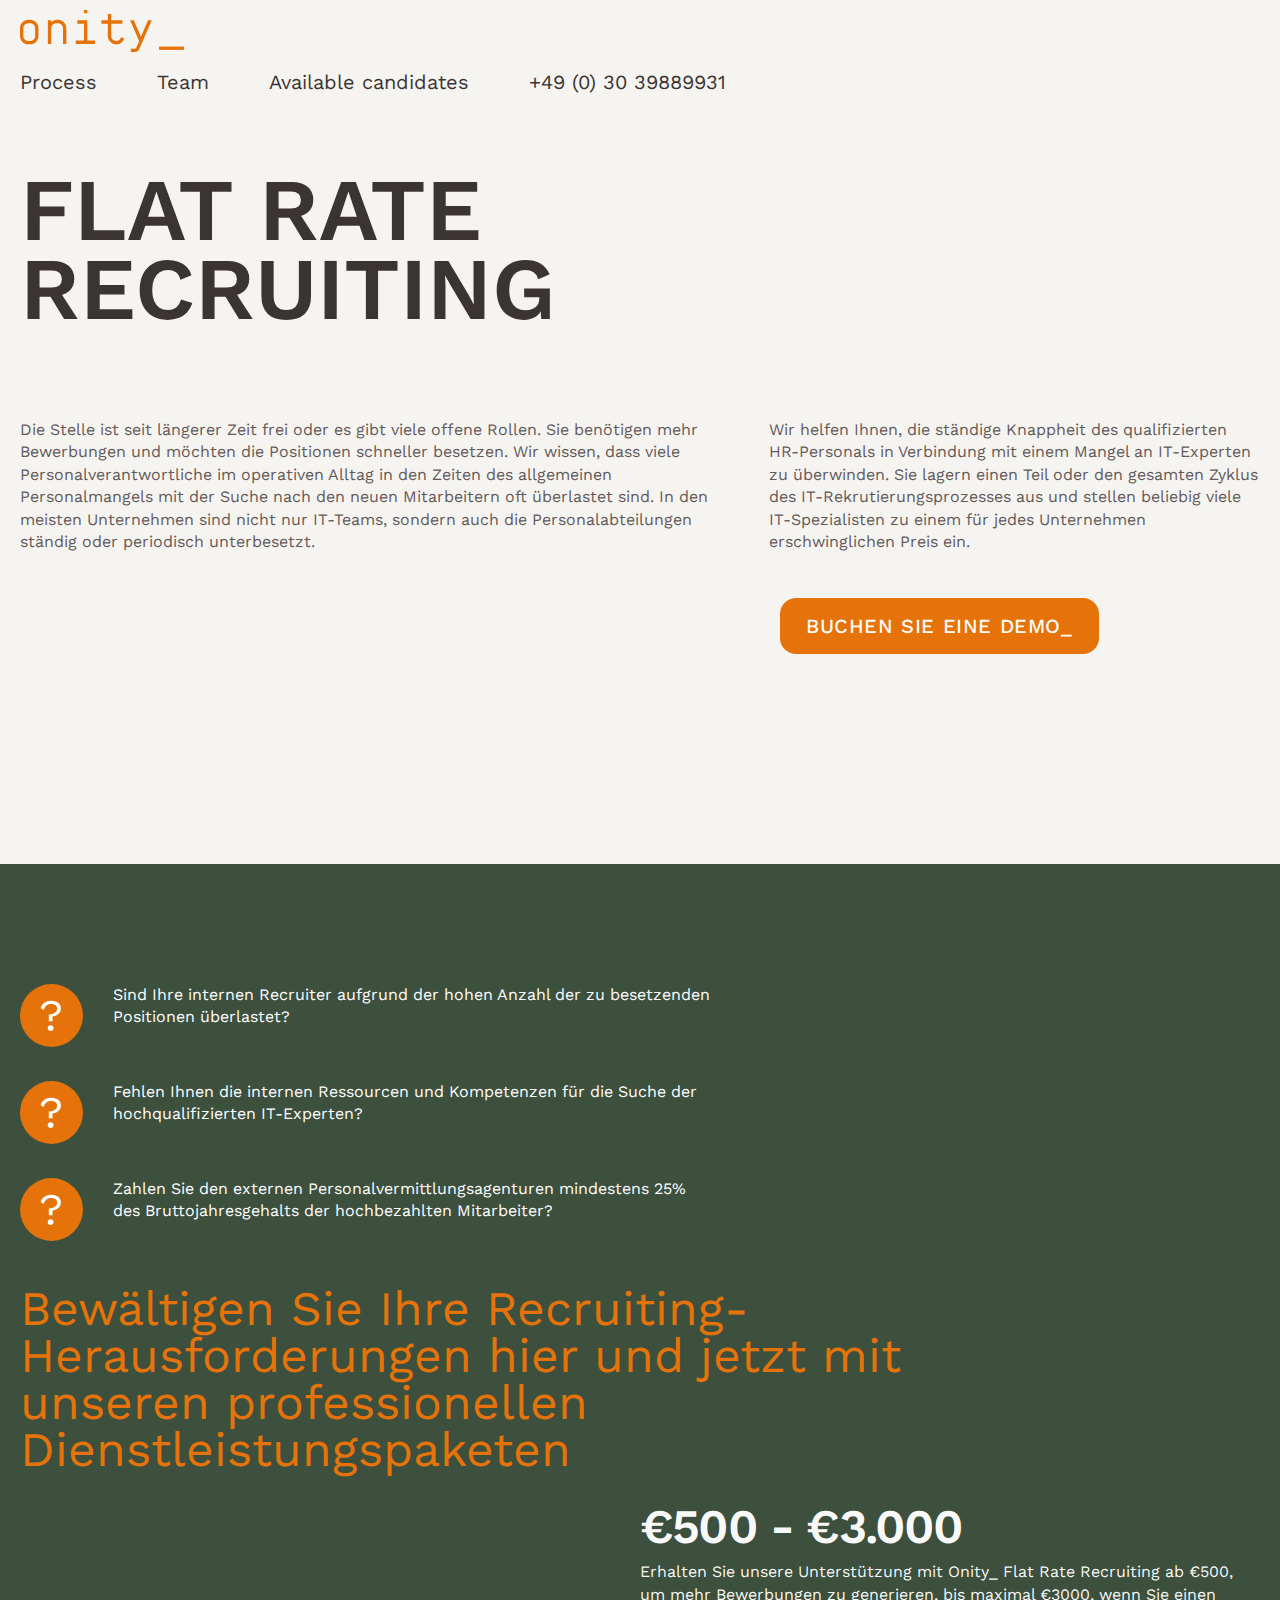
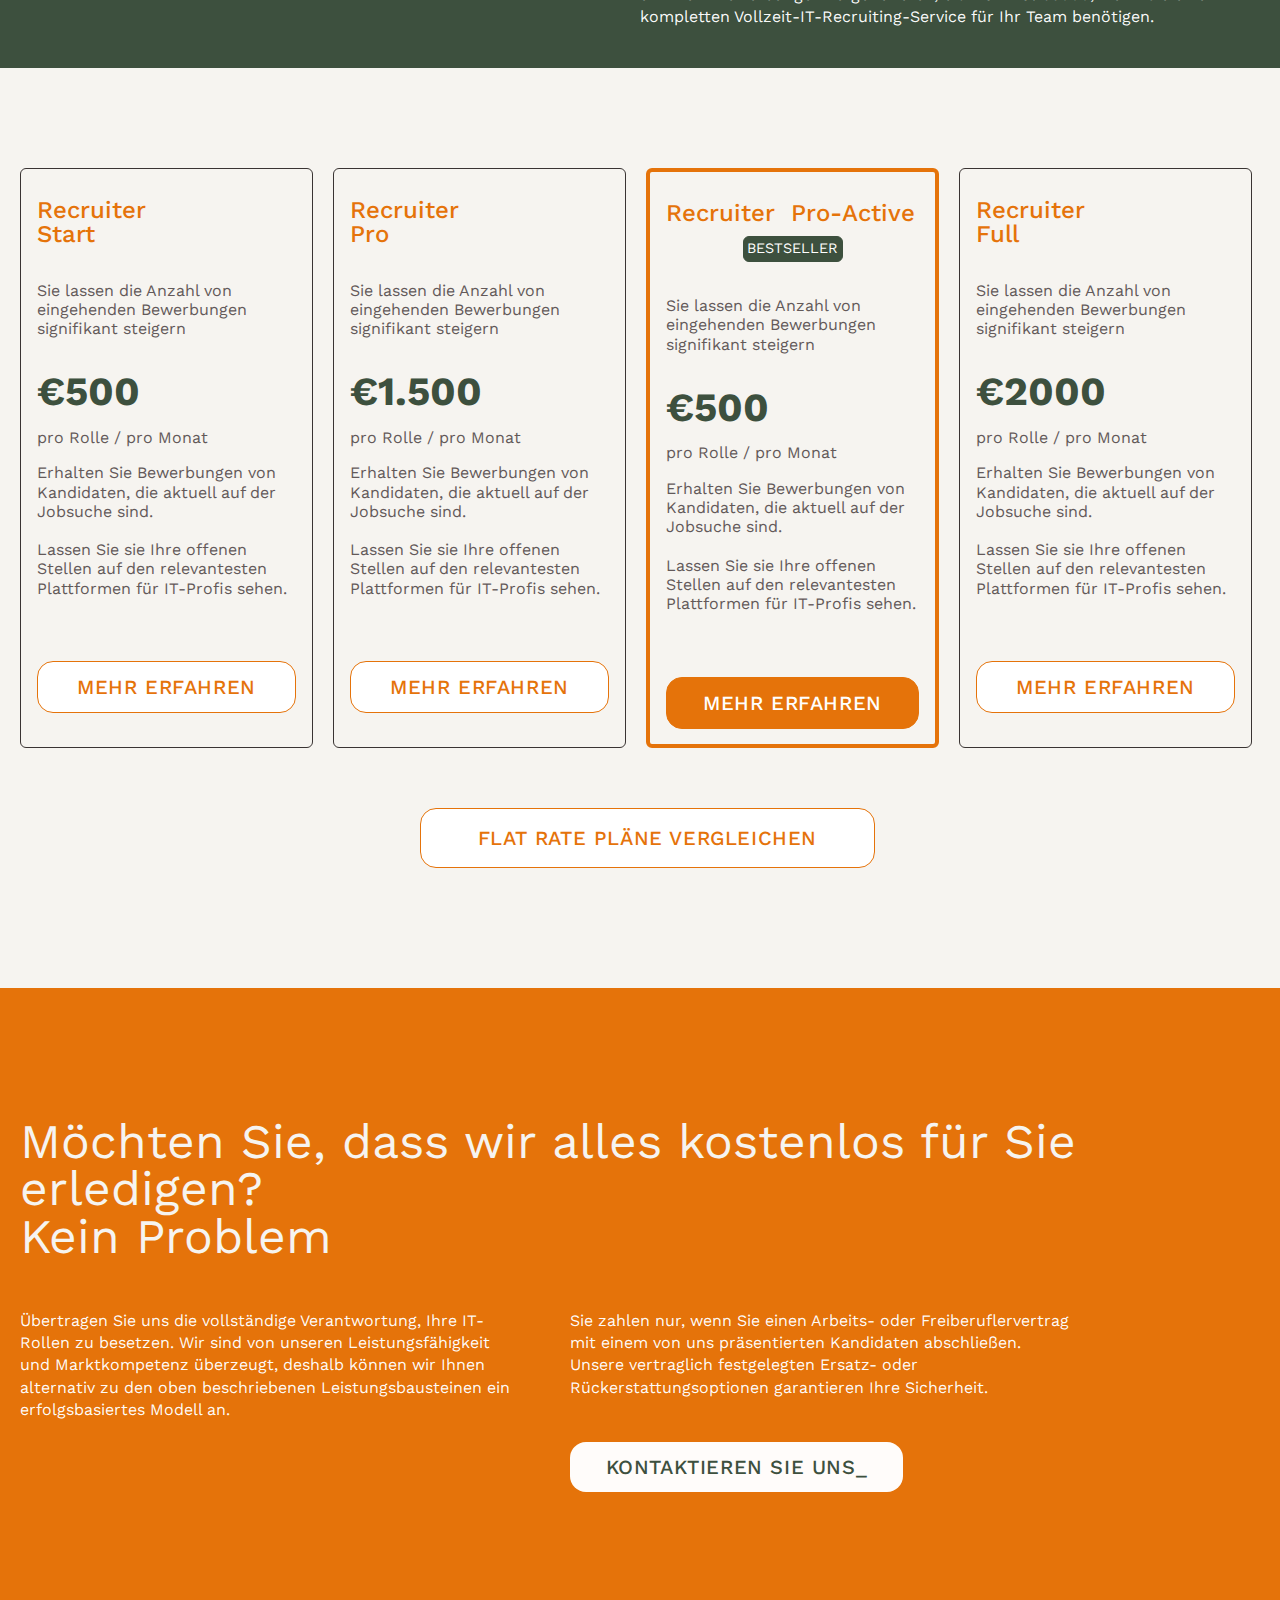
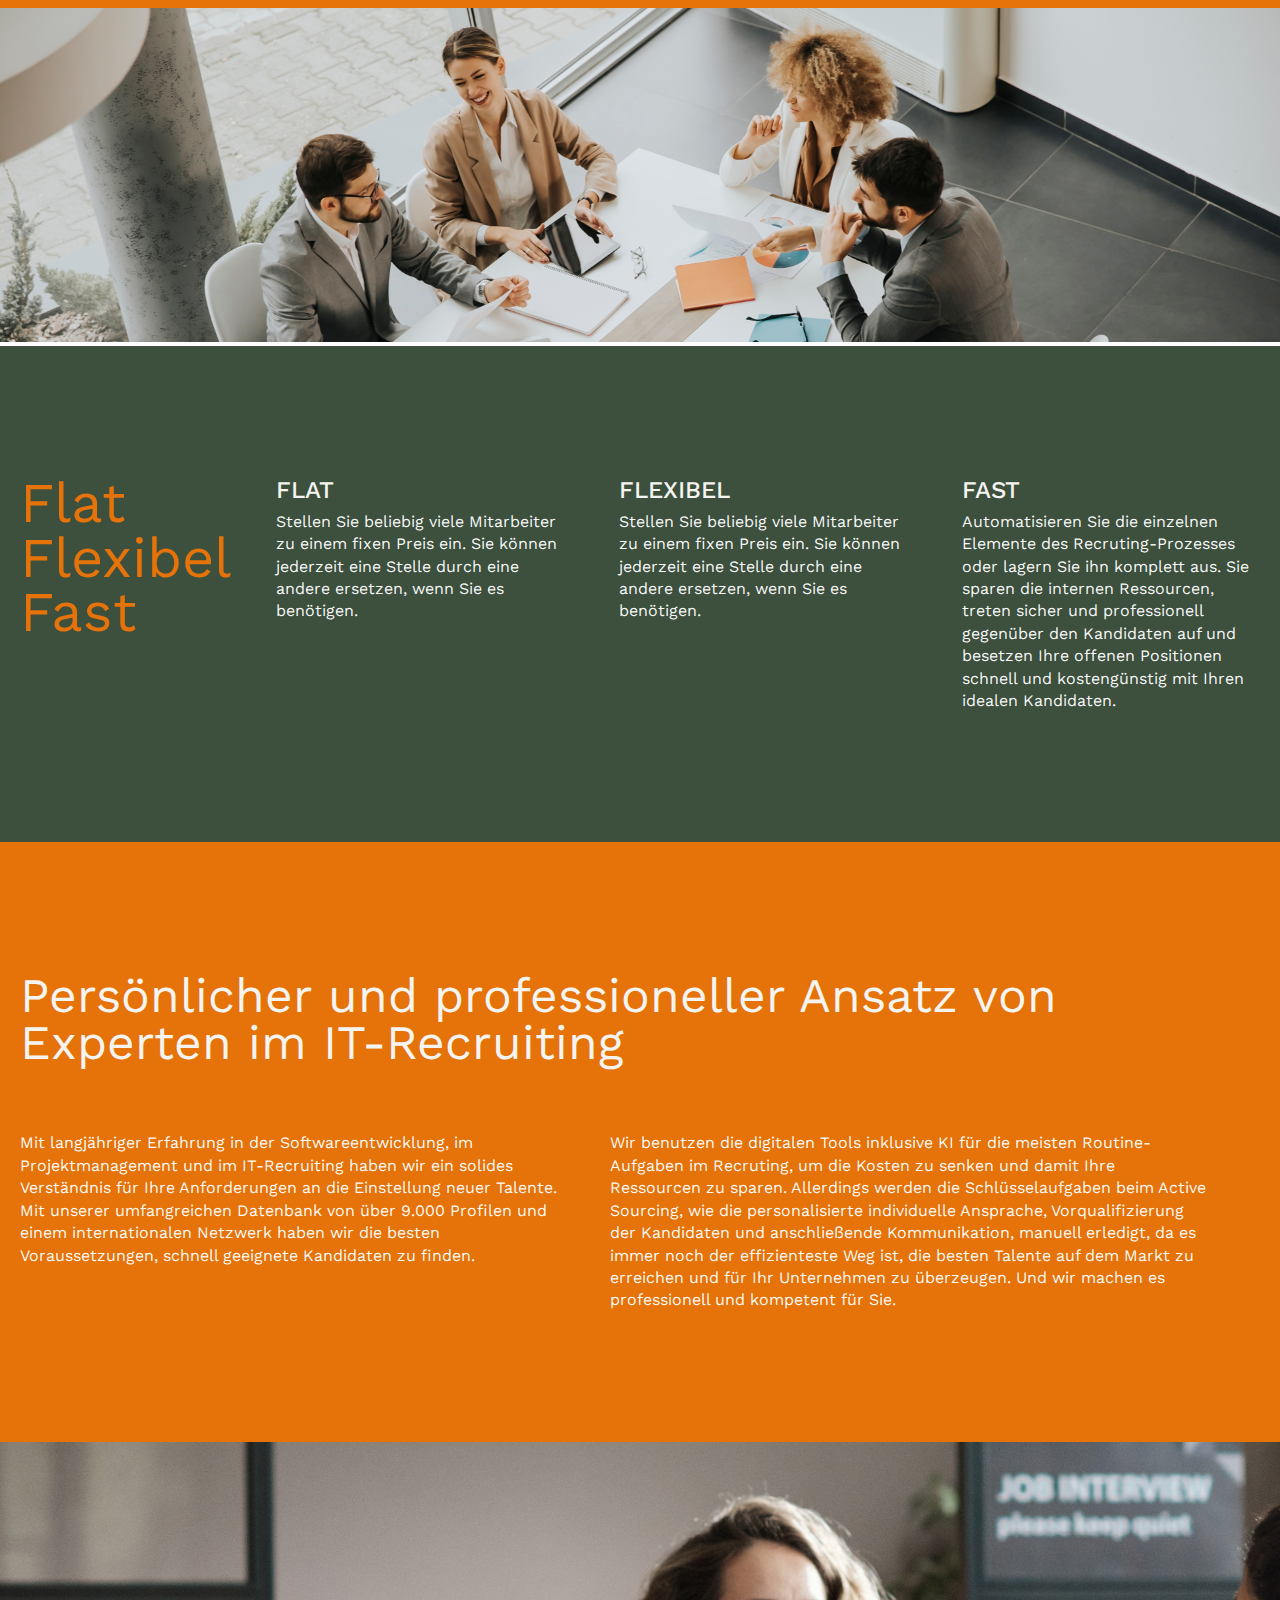
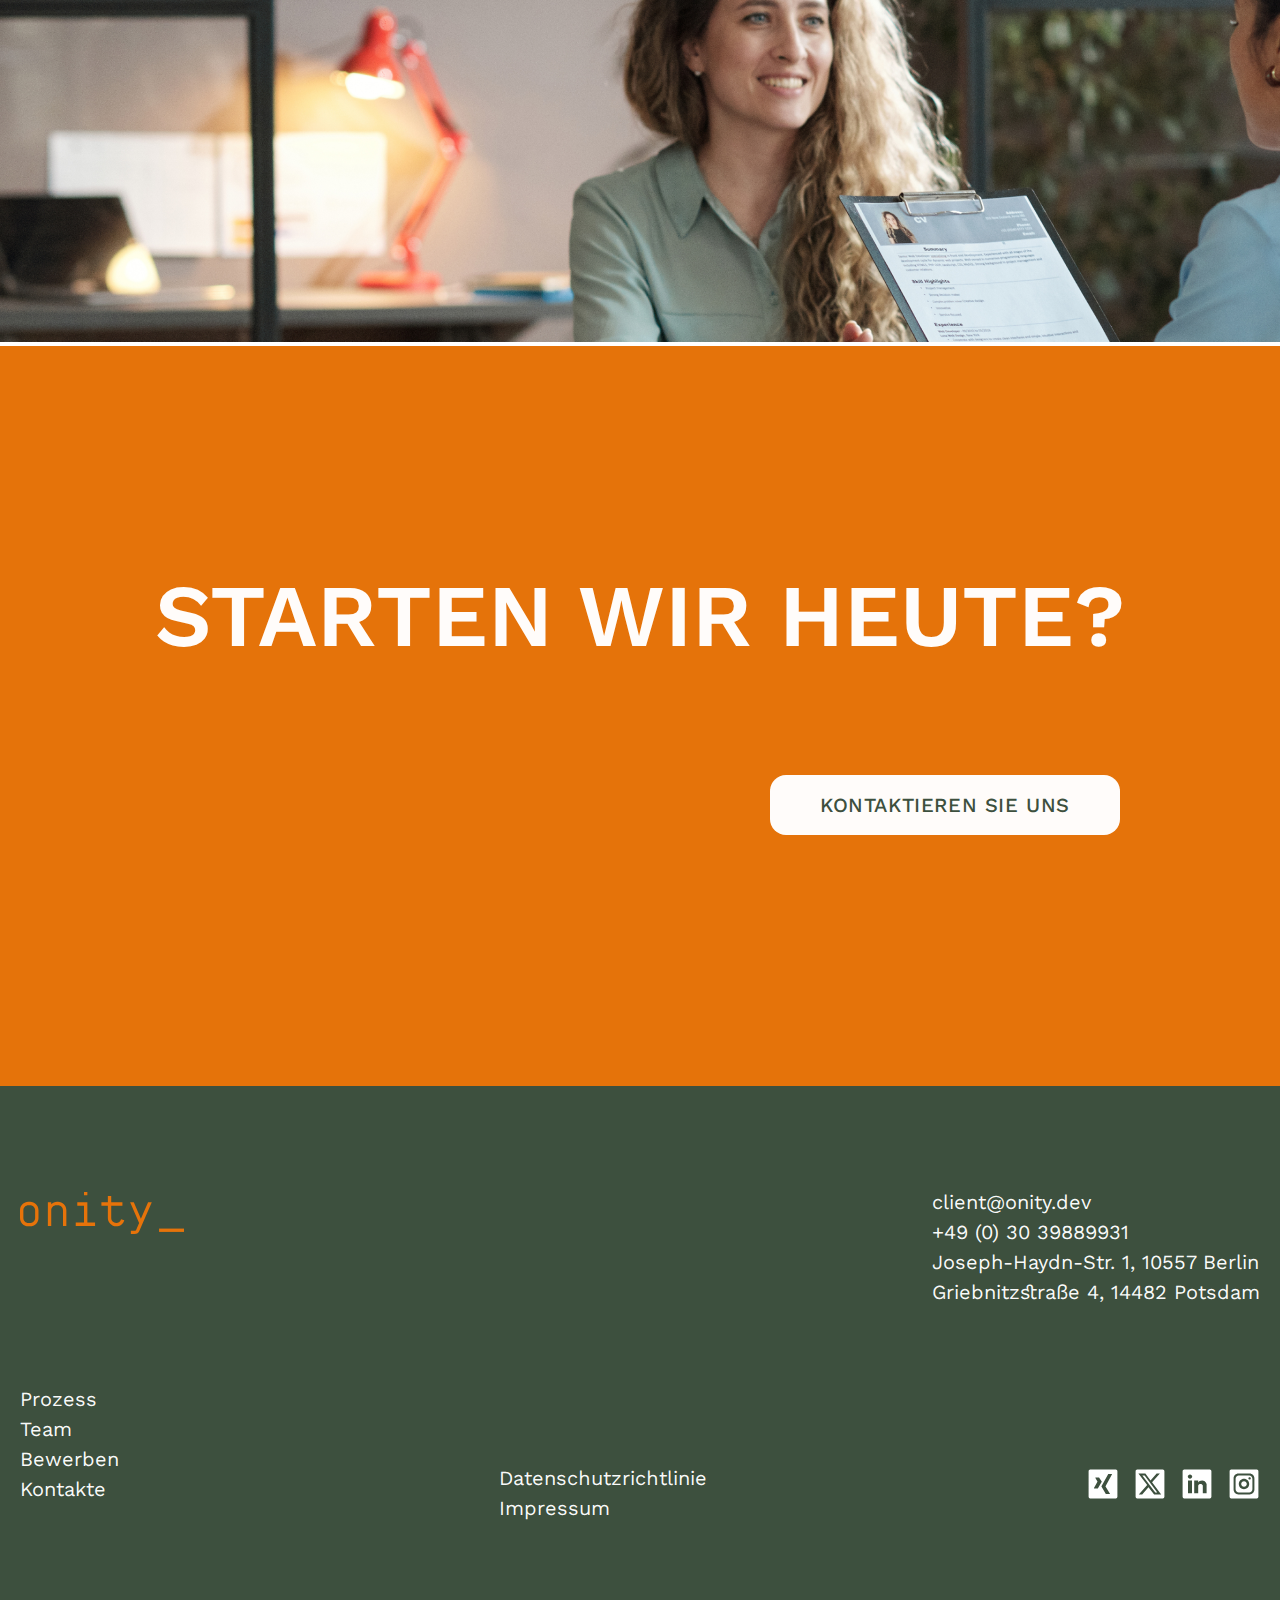
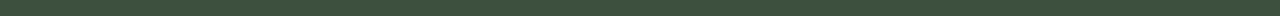
==== commit e343e8a6: "f" ====
--- a/index.html
+++ b/index.html
@@ -113,10 +113,10 @@
             </div>
         </div>
 
-        <div class="mb-table-button">
-            <div>rate Vergleichen_</div>
-        </div>
-        <div class="tb-bck-color2">
+        <div class="mb-table-button-container">
+            <div class="mb-table-button">rate Vergleichen_</div>
+        </div>
+        <div class="mb-tb-bck-color">
             <div class="outer-container">
                 <div class="table-section">
                     <table class="table table-borderless align-middle   ">
@@ -517,7 +517,7 @@
             <div class="cards-section">
                 <div class="cards-section__cards">
                     <div class="cards-section__cards-item">
-                        <div class="cards-section__cards-item__title">Recruiter Start</div>
+                        <div class="cards-section__cards-item__title">Recruiter <br> Start</div>
                         <div class="cards-section__cards-item__subtitle">Sie lassen die Anzahl von eingehenden
                             Bewerbungen
                             signifikant steigern
@@ -534,7 +534,7 @@
                         <div class="cards-section__cards-item__button">MEHR ERFAHREN</div>
                     </div>
                     <div class="cards-section__cards-item">
-                        <div class="cards-section__cards-item__title">Recruiter Start</div>
+                        <div class="cards-section__cards-item__title">Recruiter <br> Pro</div>
                         <div class="cards-section__cards-item__subtitle">Sie lassen die Anzahl von eingehenden
                             Bewerbungen
                             signifikant steigern
@@ -550,8 +550,13 @@
                         </div>
                         <div class="cards-section__cards-item__button">MEHR ERFAHREN</div>
                     </div>
-                    <div class="cards-section__cards-item">
-                        <div class="cards-section__cards-item__title">Recruiter Start</div>
+                    <div class="cards-section__cards-item cards-section__cards-item-active">
+                        <div class="d-flex ">
+                            <div class="cards-section__cards-item__title">Recruiter  +Pro-Active</div>
+                            <div class="cards-section__cards-item__bestseller"><div>Bestseller</div></div>
+
+                        </div>
                         <div class="cards-section__cards-item__subtitle">Sie lassen die Anzahl von eingehenden
                             Bewerbungen
                             signifikant steigern
@@ -570,7 +575,7 @@
                         </div>
                     </div>
                     <div class="cards-section__cards-item">
-                        <div class="cards-section__cards-item__title">Recruiter Start</div>
+                        <div class="cards-section__cards-item__title">Recruiter <br> Full</div>
                         <div class="cards-section__cards-item__subtitle">Sie lassen die Anzahl von eingehenden
                             Bewerbungen
                             signifikant steigern
@@ -920,6 +925,19 @@
     </div>
 </div>
 <script>
+
+    const mbShowTableBtn = document.querySelector(".mb-table-button")
+    const mbTableSection = document.querySelector(".mb-tb-bck-color")
+    mbShowTableBtn.addEventListener('click', () => {
+        if (mbTableSection.style.display === "block") {
+            mbTableSection.style.display = "none"
+            mbShowTableBtn.textContent = "rate Vergleichen_"
+        } else {
+            mbTableSection.style.display = "block"
+            mbShowTableBtn.textContent = "schließsen"
+        }
+
+    })
     const showTableBtn = document.querySelector(".cards-section__button")
     const tableSection = document.querySelector(".tb-bck-color")
     showTableBtn.addEventListener('click', () => {
--- a/styles/styles.css
+++ b/styles/styles.css
@@ -38,6 +38,11 @@
 
 .ft-bck-color {
   background: var(--onity_green, #3D503E);
+}
+
+.mb-tb-bck-color {
+  display: none;
+  background: var(--onity_bg, #F6F4F0);
 }
 
 .tb-bck-color {
@@ -199,6 +204,10 @@
   padding-bottom: 40px;
 }
 
+.cards-section__cards-item-active {
+  border: 4px solid var(--onity_orange, #E5730A) !important;
+}
+
 .cards-section {
   height: 920px;
 }
@@ -239,8 +248,7 @@
   height: 580px;
   padding: 30px 16px;
   flex-direction: column;
-  align-items: center;
-  gap: 25px;
+  gap: 18px;
   flex-shrink: 0;
   border-radius: 6px;
   border: 1px solid var(--onity_black, #3A3433);
@@ -253,6 +261,30 @@
   font-style: normal;
   font-weight: 500;
   line-height: 98%;
+}
+.cards-section__cards-item__bestseller {
+  display: flex;
+  justify-content: center;
+}
+.cards-section__cards-item__bestseller div {
+  display: flex;
+  justify-content: center;
+  width: 100px;
+  margin-top: 10px;
+  height: 26px;
+  flex-direction: column;
+  align-items: center;
+  border-radius: 6px;
+  border: 1px solid #3D503E;
+  background: #3D503E;
+  color: #FFF;
+  font-variant-numeric: ordinal;
+  font-family: "Work Sans";
+  font-size: 0.9rem;
+  font-style: normal;
+  font-weight: 400;
+  line-height: 120%; /* 19.2px */
+  text-transform: uppercase;
 }
 .cards-section__cards-item__subtitle {
   align-self: stretch;
@@ -726,11 +758,12 @@
     border: 1px solid var(--onity_orange, #E5730A);
     background: var(--Text-dark-mode, rgba(255, 255, 255, 0.98));
   }
+  .mb-table-button-container {
+    display: flex;
+    justify-content: center;
+  }
   .mb-table-button {
-    display: flex;
-    justify-content: center;
-  }
-  .mb-table-button div {
+    margin-bottom: 20px;
     display: flex;
     padding: 14px 24px;
     justify-content: center;
